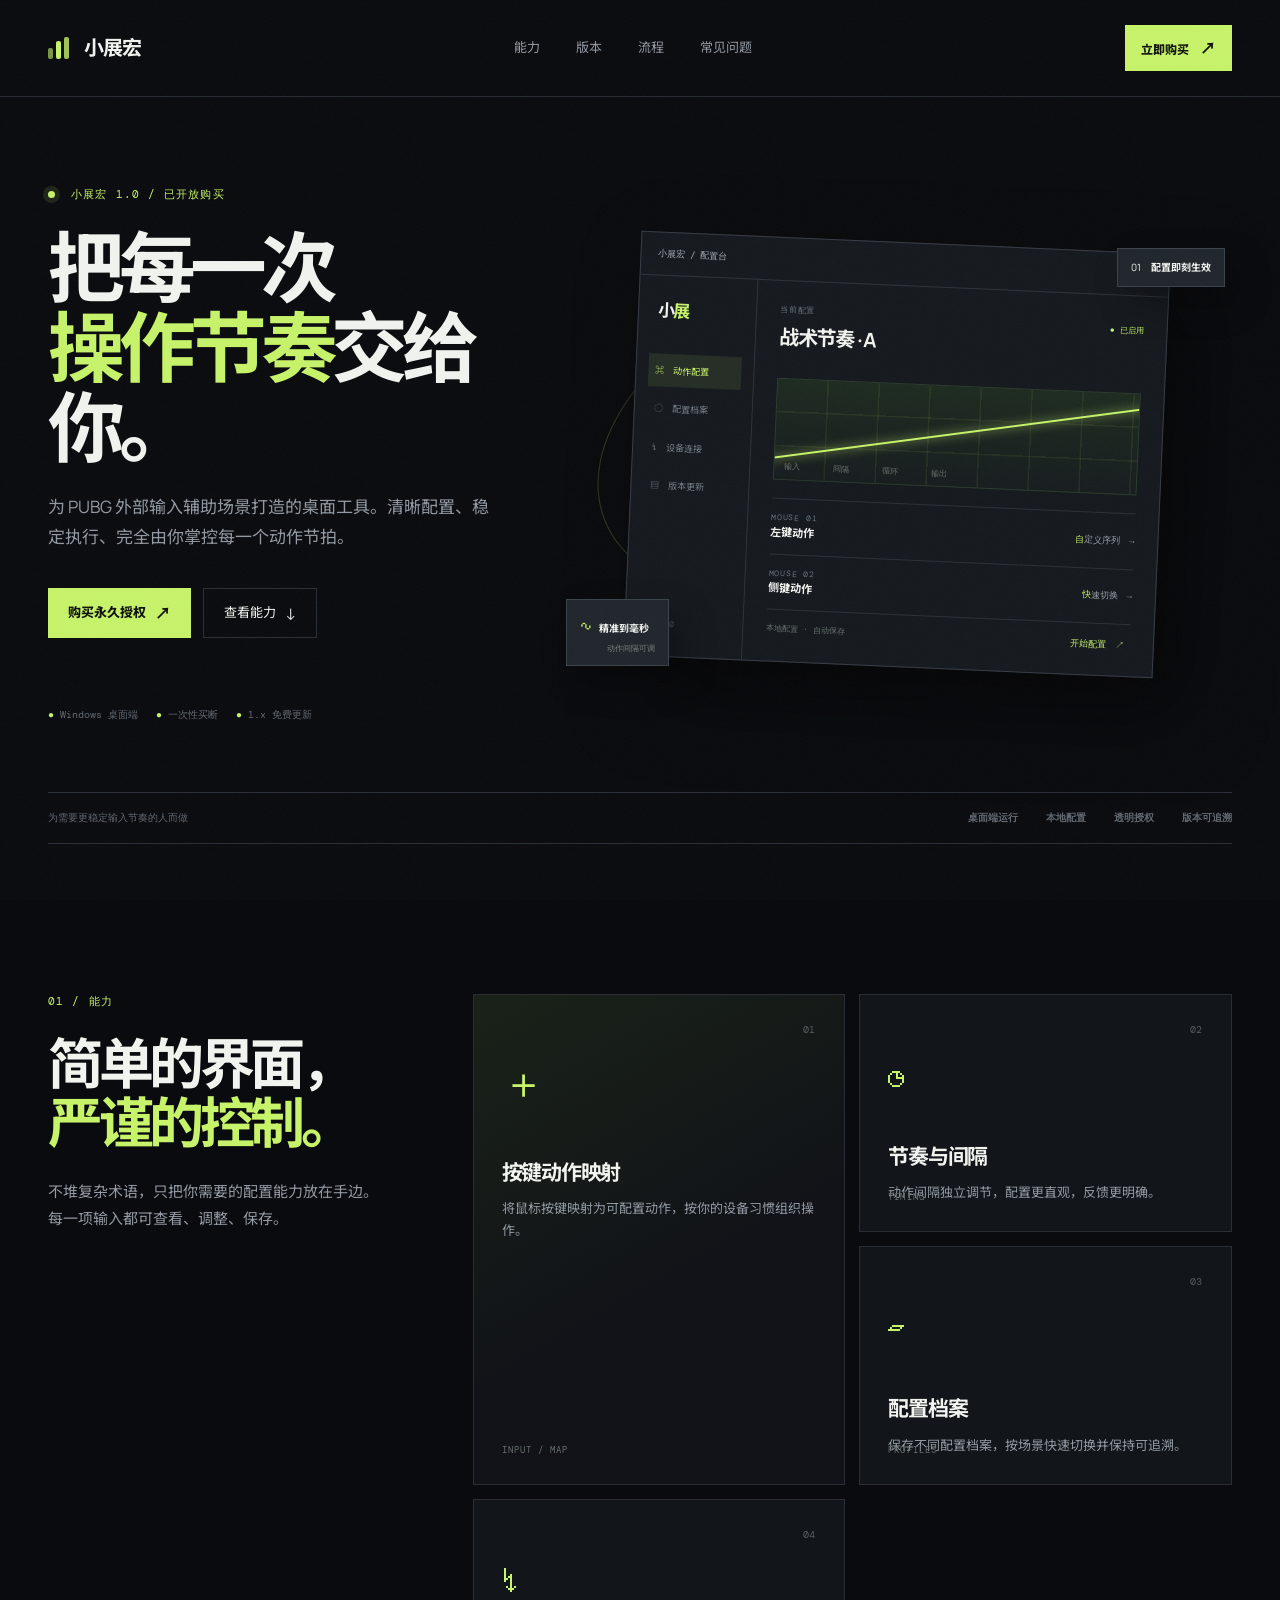
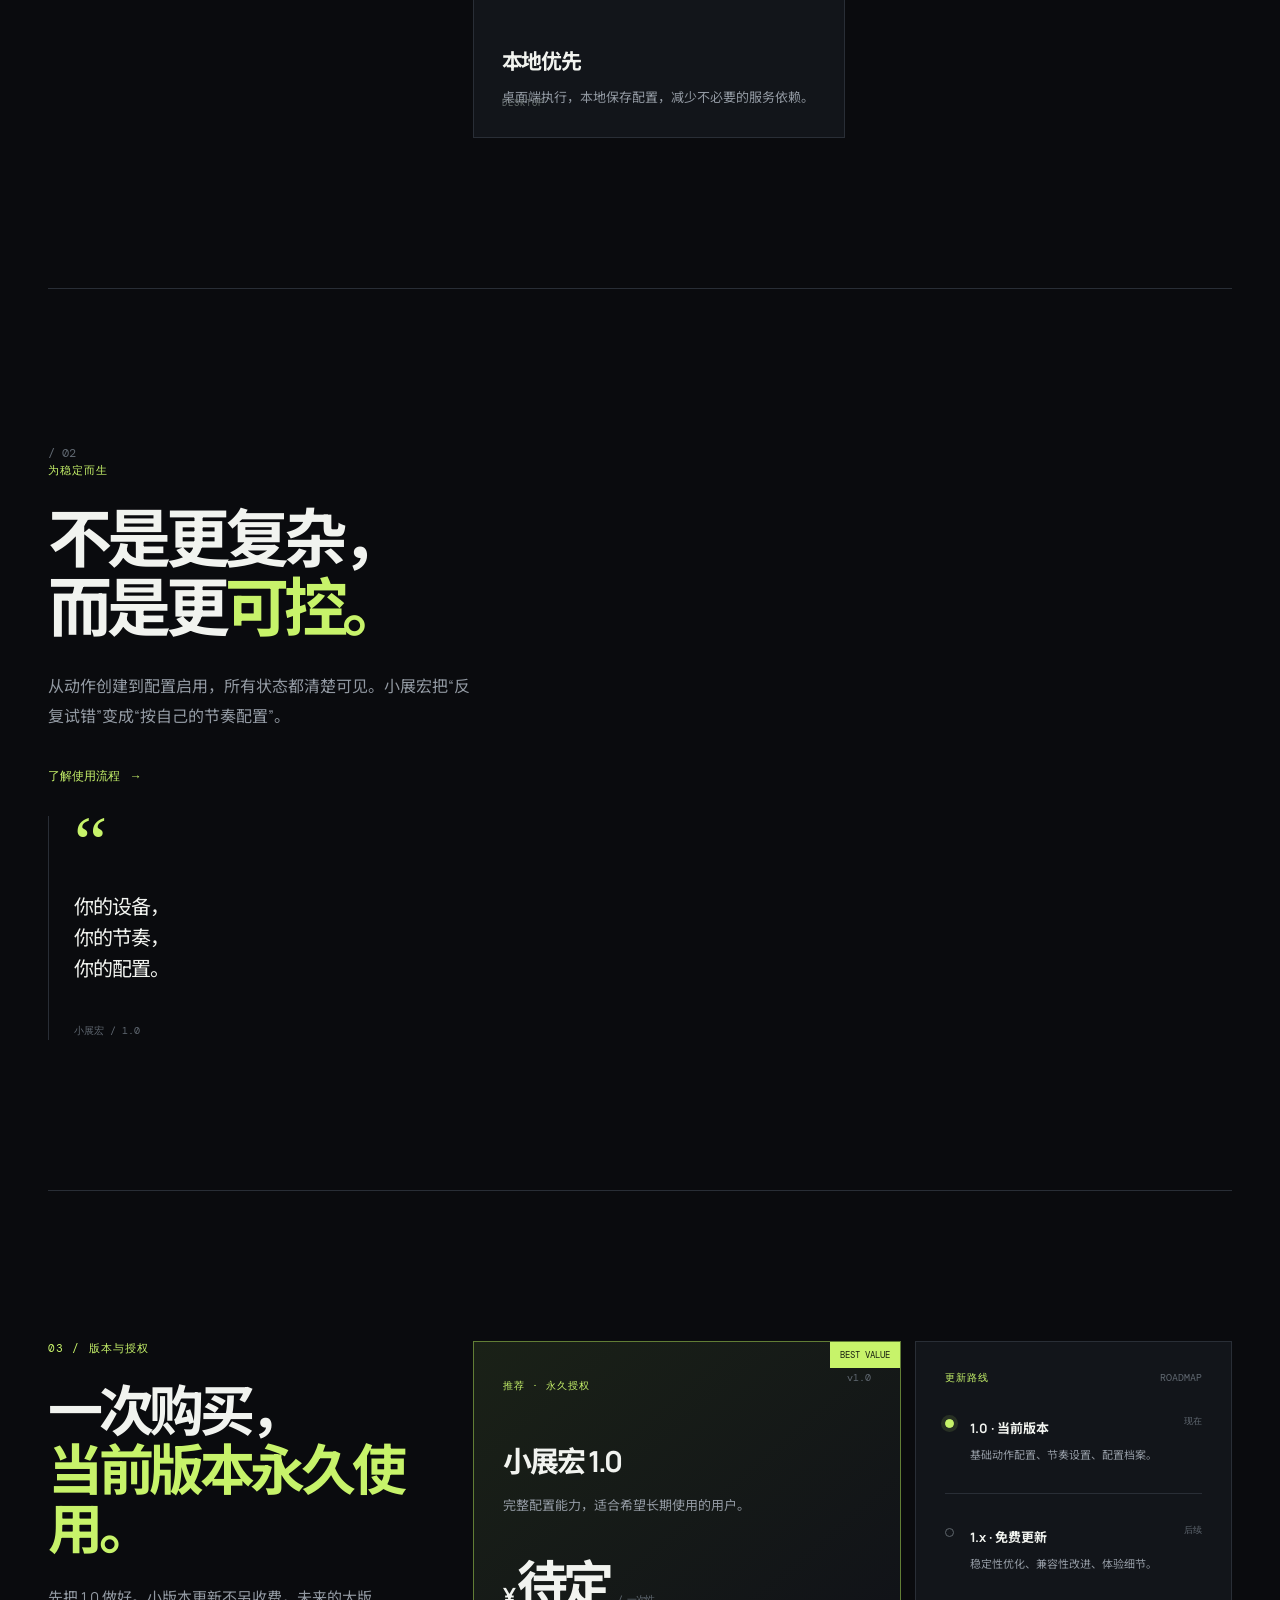
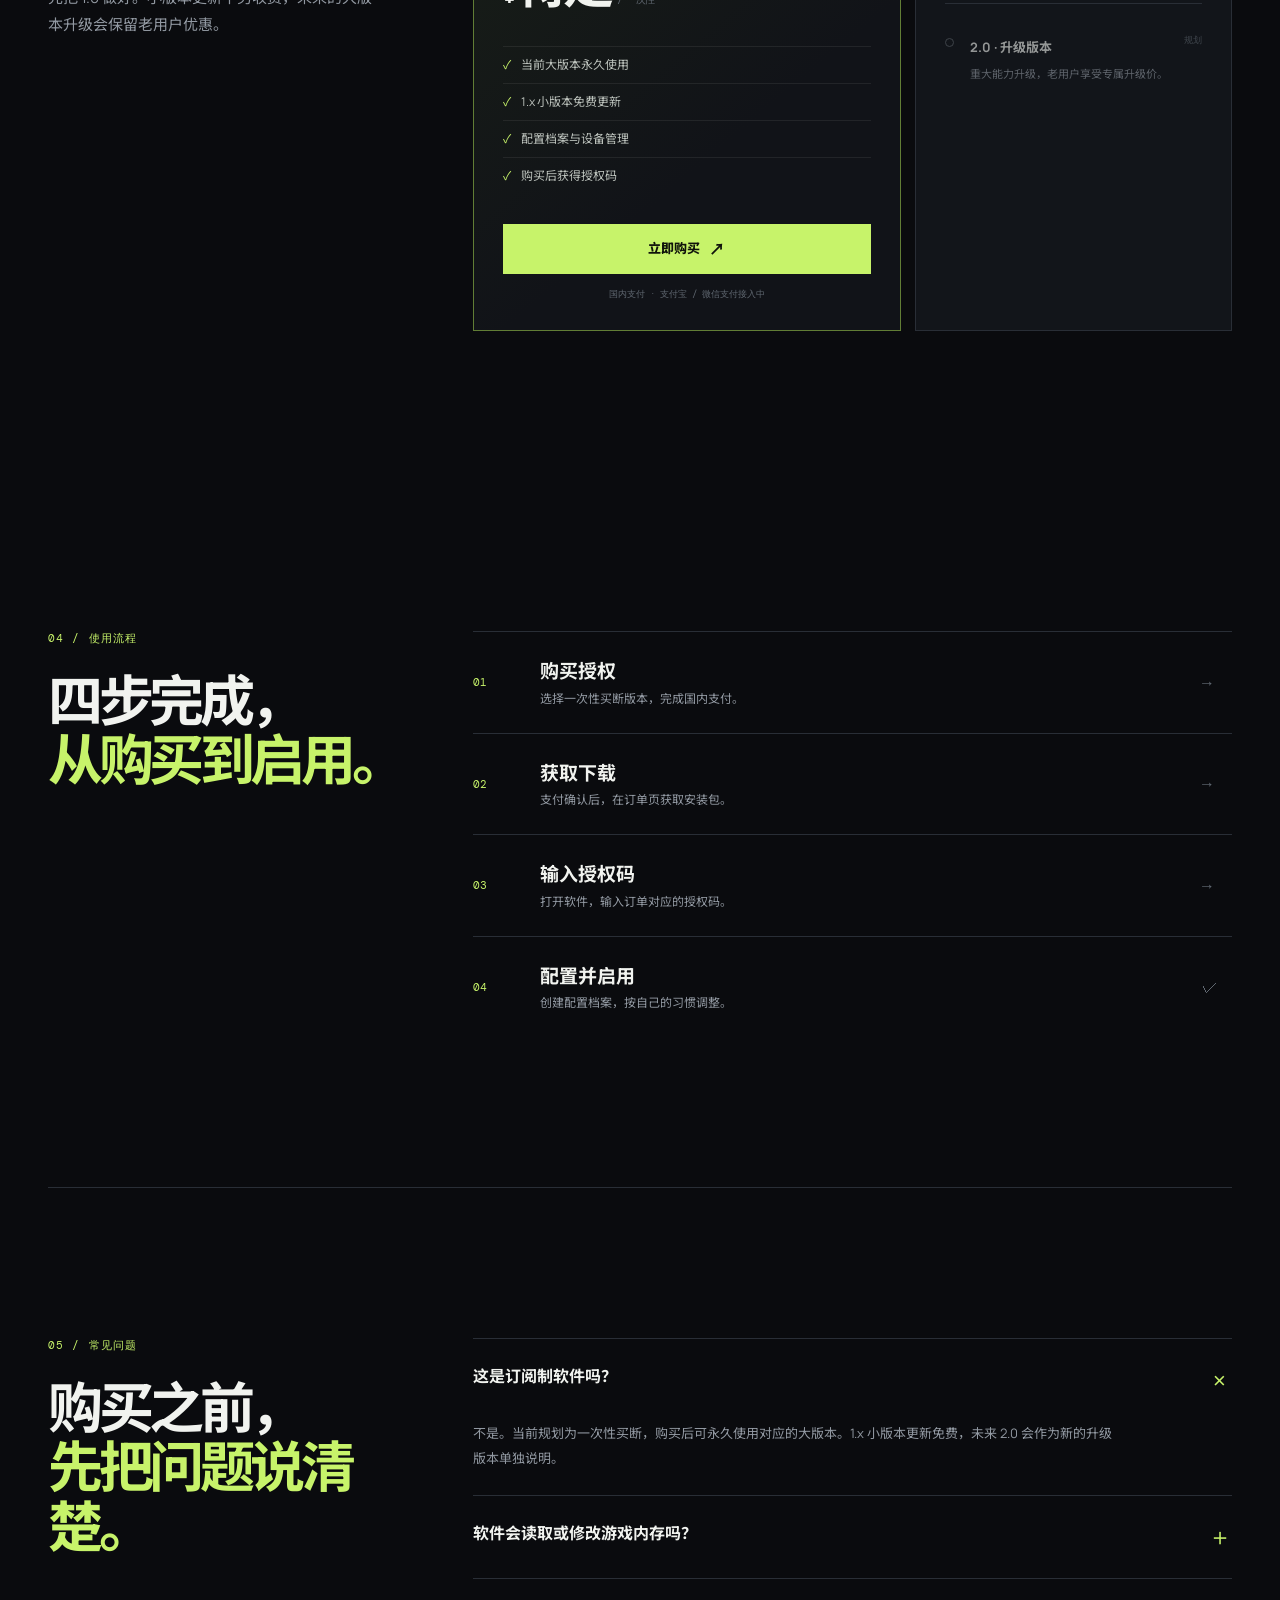
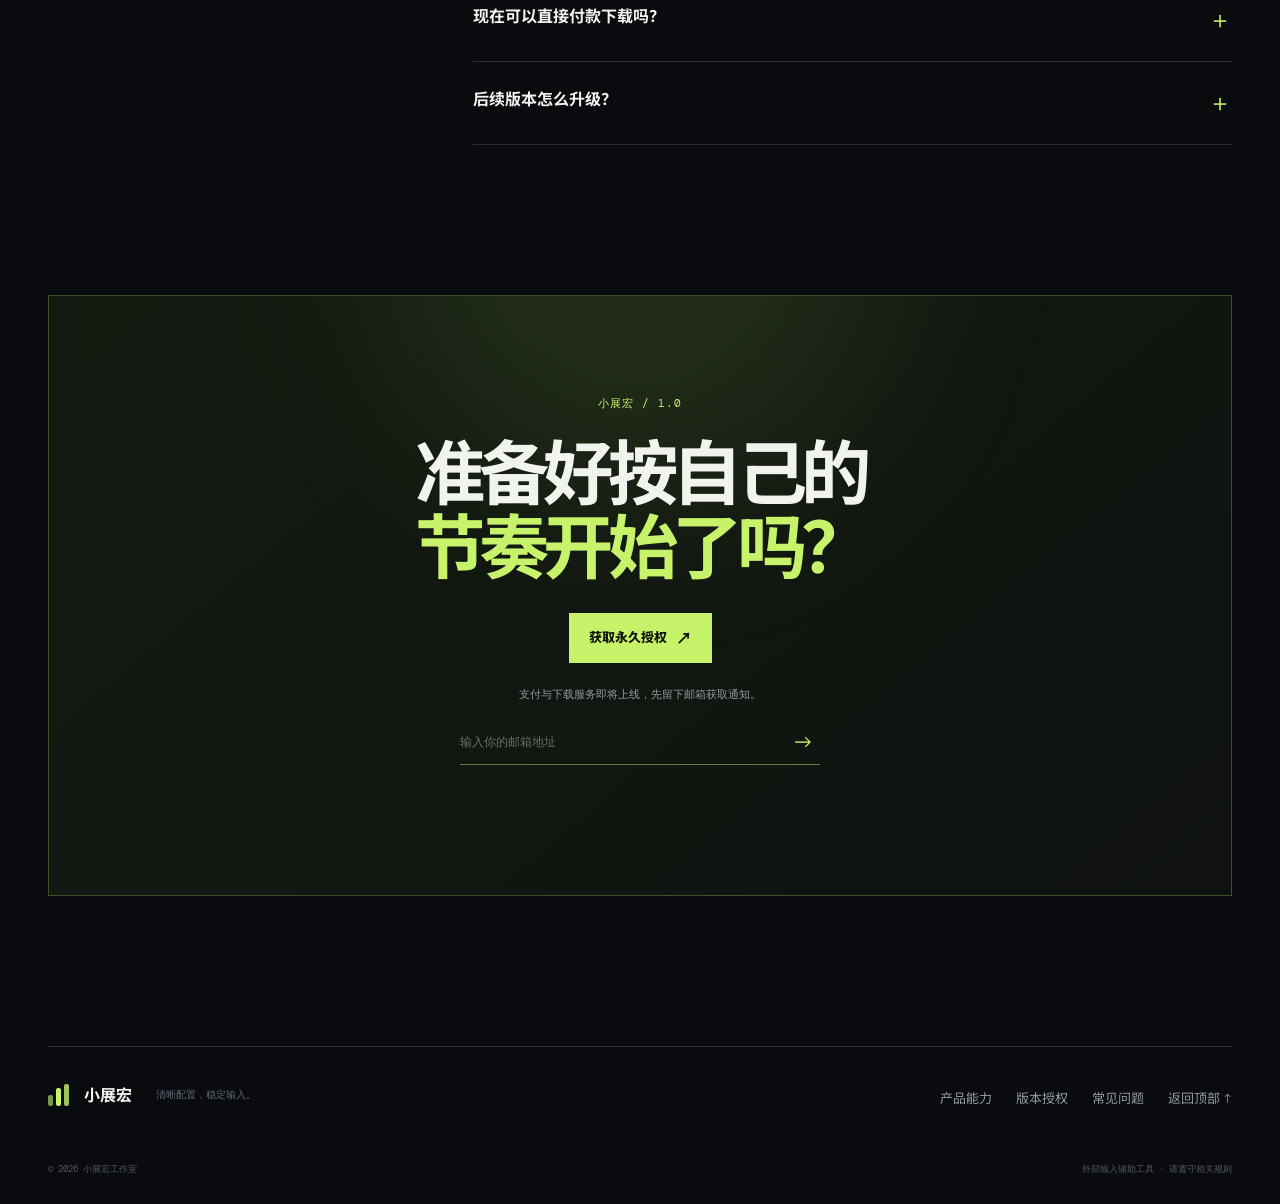
==== index.html @ 55dbdaf7 "创建小展宏软件商城网站雏形" ====
<!doctype html>
<html lang="zh-CN">
<head>
<meta charset="UTF-8"><meta name="viewport" content="width=device-width,initial-scale=1">
<meta name="description" content="小展宏：为 PUBG 外部输入辅助场景打造的可配置鼠标工具。一次购买，当前大版本永久使用。">
<title>小展宏｜外部输入辅助工具</title>
<link rel="preconnect" href="https://fonts.googleapis.com"><link rel="preconnect" href="https://fonts.gstatic.com" crossorigin>
<link href="https://fonts.googleapis.com/css2?family=DM+Mono:wght@400;500&family=Manrope:wght@400;600;700;800&family=Noto+Sans+SC:wght@400;500;700;900&display=swap" rel="stylesheet">
<link rel="stylesheet" href="styles.css">
</head>
<body>
<div class="grain" aria-hidden="true"></div>
<header class="header"><a class="brand" href="#top"><span class="mark"><i></i><i></i><i></i></span><b>小展宏</b></a><nav><a href="#features">能力</a><a href="#versions">版本</a><a href="#flow">流程</a><a href="#faq">常见问题</a></nav><button class="head-buy" data-buy>立即购买 <span>↗</span></button><button class="menu" aria-label="打开菜单"><i></i><i></i></button></header>
<main id="top">
<section class="hero wrap"><div class="hero-copy fade"><p class="eyebrow"><span class="live"></span> 小展宏 1.0 / 已开放购买</p><h1>把每一次<br><em>操作节奏</em>交给你。</h1><p class="lead">为 PUBG 外部输入辅助场景打造的桌面工具。清晰配置、稳定执行、完全由你掌控每一个动作节拍。</p><div class="actions"><button class="primary" data-buy>购买永久授权 <span>↗</span></button><a class="ghost" href="#features">查看能力 <span>↓</span></a></div><div class="meta"><span>● Windows 桌面端</span><span>● 一次性买断</span><span>● 1.x 免费更新</span></div></div>
<div class="visual fade delay"><div class="orbit one"></div><div class="orbit two"></div><div class="app-window"><div class="window-head"><span>小展宏 / 配置台</span><small>● ● <b>●</b></small></div><div class="app-body"><aside><strong>小<span>展</span></strong><a class="active">⌘　动作配置</a><a>◌　配置档案</a><a>↯　设备连接</a><a>▤　版本更新</a><small>v1.0.0</small></aside><div class="app-main"><div class="panel-head"><div><small>当前配置</small><h3>战术节奏 · A</h3></div><em>● 已启用</em></div><div class="chart"><div></div><label>输入　　 间隔　　 循环　　 输出</label></div><div class="row"><div><small>MOUSE 01</small><b>左键动作</b></div><span>自定义序列　→</span></div><div class="row"><div><small>MOUSE 02</small><b>侧键动作</b></div><span>快速切换　→</span></div><footer>本地配置 · 自动保存 <button data-buy>开始配置　↗</button></footer></div></div></div><div class="float top">01　<strong>配置即刻生效</strong></div><div class="float bottom"><b>∿</b> <strong>精准到毫秒</strong><small>动作间隔可调</small></div></div></section>
<section class="trust wrap"><span>为需要更稳定输入节奏的人而做</span><div><b>桌面端运行</b><b>本地配置</b><b>透明授权</b><b>版本可追溯</b></div></section>
<section class="section wrap" id="features"><div class="intro fade"><p class="eyebrow">01 / 能力</p><h2>简单的界面，<br><em>严谨的控制。</em></h2><p>不堆复杂术语，只把你需要的配置能力放在手边。每一项输入都可查看、调整、保存。</p></div><div class="feature-grid fade delay"><article class="feature tall"><small>01</small><i>＋</i><h3>按键动作映射</h3><p>将鼠标按键映射为可配置动作，按你的设备习惯组织操作。</p><label>INPUT / MAP</label></article><article class="feature"><small>02</small><i>◷</i><h3>节奏与间隔</h3><p>动作间隔独立调节，配置更直观，反馈更明确。</p><label>TIMING</label></article><article class="feature"><small>03</small><i>▱</i><h3>配置档案</h3><p>保存不同配置档案，按场景快速切换并保持可追溯。</p><label>PROFILES</label></article><article class="feature"><small>04</small><i>↯</i><h3>本地优先</h3><p>桌面端执行，本地保存配置，减少不必要的服务依赖。</p><label>DESKTOP</label></article></div></section>
<section class="statement wrap"><span class="section-no">/ 02</span><div class="statement-copy fade"><p class="eyebrow">为稳定而生</p><h2>不是更复杂，<br>而是更<strong>可控。</strong></h2><p>从动作创建到配置启用，所有状态都清楚可见。小展宏把“反复试错”变成“按自己的节奏配置”。</p><a href="#flow">了解使用流程　→</a></div><div class="quote fade delay"><b>“</b><p>你的设备，<br>你的节奏，<br>你的配置。</p><small>小展宏 / 1.0</small></div></section>
<section class="section wrap" id="versions"><div class="intro fade"><p class="eyebrow">03 / 版本与授权</p><h2>一次购买，<br><em>当前版本永久使用。</em></h2><p>先把 1.0 做好。小版本更新不另收费，未来的大版本升级会保留老用户优惠。</p></div><div class="price-layout fade delay"><article class="price-card"><label>推荐 · 永久授权</label><small>v1.0</small><h3>小展宏 1.0</h3><p>完整配置能力，适合希望长期使用的用户。</p><div class="price">¥ <strong>待定</strong><small>/ 一次性</small></div><ul><li>当前大版本永久使用</li><li>1.x 小版本免费更新</li><li>配置档案与设备管理</li><li>购买后获得授权码</li></ul><button class="primary full" data-buy>立即购买 <span>↗</span></button><footer>国内支付 · 支付宝 / 微信支付接入中</footer></article><div class="roadmap"><div><label>更新路线</label><small>ROADMAP</small></div><article class="current"><i></i><div><b>1.0 · 当前版本</b><p>基础动作配置、节奏设置、配置档案。</p></div><span>现在</span></article><article><i></i><div><b>1.x · 免费更新</b><p>稳定性优化、兼容性改进、体验细节。</p></div><span>后续</span></article><article><i></i><div><b>2.0 · 升级版本</b><p>重大能力升级，老用户享受专属升级价。</p></div><span>规划</span></article></div></div></section>
<section class="section wrap" id="flow"><div class="intro fade"><p class="eyebrow">04 / 使用流程</p><h2>四步完成，<br><em>从购买到启用。</em></h2></div><div class="flow-list fade delay"><article><span>01</span><div><b>购买授权</b><p>选择一次性买断版本，完成国内支付。</p></div><strong>→</strong></article><article><span>02</span><div><b>获取下载</b><p>支付确认后，在订单页获取安装包。</p></div><strong>→</strong></article><article><span>03</span><div><b>输入授权码</b><p>打开软件，输入订单对应的授权码。</p></div><strong>→</strong></article><article><span>04</span><div><b>配置并启用</b><p>创建配置档案，按自己的习惯调整。</p></div><strong>✓</strong></article></div></section>
<section class="section wrap faq" id="faq"><div class="intro fade"><p class="eyebrow">05 / 常见问题</p><h2>购买之前，<br><em>先把问题说清楚。</em></h2></div><div class="faq-list fade delay"><details open><summary>这是订阅制软件吗？<span>＋</span></summary><p>不是。当前规划为一次性买断，购买后可永久使用对应的大版本。1.x 小版本更新免费，未来 2.0 会作为新的升级版本单独说明。</p></details><details><summary>软件会读取或修改游戏内存吗？<span>＋</span></summary><p>网站当前展示的产品设计为外部输入辅助，不读取、不修改游戏内存文件。具体使用仍需遵守 PUBG 的官方规则、服务器规则和赛事规定。</p></details><details><summary>现在可以直接付款下载吗？<span>＋</span></summary><p>这是第一版网站雏形，支付接口和真实下载中心尚未接入。下一步可以接入支付宝、微信支付的服务端订单流程。</p></details><details><summary>后续版本怎么升级？<span>＋</span></summary><p>1.x 版本内的稳定性与兼容性更新免费提供。重大功能升级会发布新的版本商品，并为已购买用户提供优惠升级路径。</p></details></div></section>
<section class="cta wrap fade"><p class="eyebrow">小展宏 / 1.0</p><h2>准备好按自己的<br><em>节奏开始了吗？</em></h2><button class="primary" data-buy>获取永久授权 <span>↗</span></button><p>支付与下载服务即将上线，先留下邮箱获取通知。</p><form><label class="sr" for="email">邮箱地址</label><input id="email" type="email" required placeholder="输入你的邮箱地址"><button aria-label="提交邮箱">→</button></form><small class="form-msg"></small></section>
</main>
<footer class="footer wrap"><div class="footer-brand"><span class="mark"><i></i><i></i><i></i></span><b>小展宏</b><small>清晰配置，稳定输入。</small></div><div class="footer-links"><a href="#features">产品能力</a><a href="#versions">版本授权</a><a href="#faq">常见问题</a><a href="#top">返回顶部 ↑</a></div><div class="footer-bottom"><span>© 2026 小展宏工作室</span><span>外部输入辅助工具 · 请遵守相关规则</span></div></footer>
<div class="modal" aria-hidden="true"><div class="backdrop" data-close></div><div class="modal-card"><button class="close" data-close aria-label="关闭">×</button><p class="eyebrow">小展宏 / 1.0 永久授权</p><h2>购买入口正在接入。</h2><p>当前是网站雏形，真实支付和授权服务尚未上线。下一步将接入支付宝、微信支付，并在支付完成后自动生成授权码。</p><div class="preview"><span>当前价格</span><strong>¥ 待定</strong><small>一次性买断 · 1.x 免费更新</small></div><button class="primary full" data-focus>先获取上线通知 <span>↗</span></button></div></div>
<script src="app.js"></script>
</body></html>
---- styles.css ----
:root{--bg:#0a0b0e;--surface:#12151a;--line:#292e36;--text:#f1f3ef;--muted:#9299a2;--dim:#606871;--lime:#c7f36a;--mono:'DM Mono',monospace;--sans:'Manrope','Noto Sans SC',sans-serif}*{box-sizing:border-box}html{scroll-behavior:smooth}body{margin:0;background:var(--bg);color:var(--text);font:16px/1.5 var(--sans);overflow-x:hidden}.grain{position:fixed;inset:0;pointer-events:none;z-index:9;opacity:.035;background-image:url("data:image/svg+xml,%3Csvg xmlns='http://www.w3.org/2000/svg' width='180' height='180'%3E%3Cfilter id='n'%3E%3CfeTurbulence type='fractalNoise' baseFrequency='.8' numOctaves='3'/%3E%3C/filter%3E%3Crect width='100%25' height='100%25' filter='url(%23n)'/%3E%3C/svg%3E")}.wrap{max-width:1184px;margin:0 auto}.header{max-width:1280px;margin:auto;padding:25px 48px;border-bottom:1px solid #252930;display:flex;align-items:center;gap:34px}.brand{color:var(--text);display:flex;align-items:center;gap:12px;text-decoration:none;font-size:20px;letter-spacing:-.06em}.mark{display:flex;gap:3px;align-items:end;width:24px;height:22px}.mark i{display:block;width:5px;border-radius:2px;background:var(--lime)}.mark i:nth-child(1){height:11px;opacity:.6}.mark i:nth-child(2){height:18px}.mark i:nth-child(3){height:22px;opacity:.8}.header nav{display:flex;gap:36px;margin:auto}.header nav a,.footer-links a{font-size:13px;color:var(--muted);text-decoration:none;transition:color .2s}.header nav a:hover,.footer-links a:hover{color:var(--lime)}button,.primary,.ghost{font:inherit;cursor:pointer}.head-buy,.primary{border:0;background:var(--lime);color:#10130b;font-weight:800;transition:.2s}.head-buy{padding:11px 16px;font-size:12px}.head-buy:hover,.primary:hover{background:#e0ff8c;transform:translateY(-2px);box-shadow:0 14px 30px #c7f36a22}.head-buy span,.primary span,.ghost span{font-size:16px;margin-left:9px}.menu{display:none}.hero{display:grid;grid-template-columns:5fr 7fr;gap:35px;min-height:675px;align-items:center;padding:90px 0 70px}.hero-copy{position:relative;z-index:2}.eyebrow{margin:0 0 25px;color:var(--lime);font:11px var(--mono);letter-spacing:.1em;text-transform:uppercase}.live{display:inline-block;width:7px;height:7px;margin-right:8px;border-radius:50%;background:var(--lime);box-shadow:0 0 0 5px #c7f36a1c}.hero h1,.cta h2{font-size:clamp(48px,6vw,86px);line-height:1.04;letter-spacing:-.08em;margin:0 0 25px}.hero h1 em,.intro h2 em,.statement-copy strong,.cta em{color:var(--lime);font-style:normal}.lead{max-width:450px;color:var(--muted);font-size:17px;line-height:1.8;margin:0 0 35px}.actions{display:flex;gap:12px;flex-wrap:wrap}.primary,.ghost{min-height:50px;padding:0 20px;display:inline-flex;align-items:center;justify-content:center;text-decoration:none;font-size:13px}.ghost{color:var(--text);border:1px solid var(--line);transition:.2s}.ghost:hover{border-color:var(--muted);transform:translateY(-2px)}.meta{display:flex;gap:18px;flex-wrap:wrap;color:var(--dim);font:10px var(--mono);margin-top:70px}.meta span:first-letter{color:var(--lime)}.visual{min-height:520px;position:relative;display:flex;align-items:center;justify-content:center}.app-window{position:relative;width:min(100%,530px);background:#15191e;border:1px solid #363c45;box-shadow:30px 35px 80px #0008;transform:rotate(2.5deg);z-index:2}.window-head{height:43px;padding:0 17px;border-bottom:1px solid #2d333a;display:flex;justify-content:space-between;align-items:center;color:#a9b0b7;font:9px var(--mono)}.window-head small{color:#454b51}.window-head b{color:var(--lime)}.app-body{display:grid;grid-template-columns:118px 1fr;min-height:373px}.app-body aside{padding:20px 12px;border-right:1px solid #2d333a;display:flex;flex-direction:column;gap:5px}.app-body aside strong{font-size:17px;letter-spacing:-.08em;margin:2px 7px 25px}.app-body aside strong span{color:var(--lime)}.app-body aside a{padding:10px 7px;color:#737b83;font-size:9px}.app-body aside a.active{background:#252d25;color:var(--lime)}.app-body aside small{margin-top:auto;color:#4c555e;font:8px var(--mono);padding:7px}.app-main{padding:23px}.panel-head{display:flex;justify-content:space-between;align-items:start}.panel-head small,.row small{display:block;color:#69727b;font:8px var(--mono);letter-spacing:.1em}.panel-head h3{margin:7px 0 0;font-size:20px;letter-spacing:-.06em}.panel-head em{color:var(--lime);font:8px var(--mono);font-style:normal;margin-top:6px}.chart{height:102px;margin:26px 0 18px;border:1px solid #2b3b2c;background:linear-gradient(#1d2b20,#171c1e);position:relative;overflow:hidden}.chart:after{content:'';position:absolute;inset:0;background:repeating-linear-gradient(90deg,transparent 0 49px,#c7f36a12 50px 51px),repeating-linear-gradient(0deg,transparent 0 32px,#c7f36a12 33px 34px)}.chart div{position:absolute;left:-4%;right:-4%;top:46%;height:35px;border-top:2px solid var(--lime);transform:skewY(-7deg) rotate(-3deg);filter:drop-shadow(0 0 5px var(--lime));z-index:1}.chart label{position:absolute;bottom:7px;left:10px;color:#68716b;font:8px var(--mono);z-index:2;word-spacing:12px}.row{padding:13px 0;border-top:1px solid #2b3037;display:flex;justify-content:space-between;align-items:center}.row b{display:block;font-size:11px;margin-top:2px}.row>span{color:#9aa3a8;font:9px var(--mono)}.row>span::first-letter{color:var(--lime)}.app-main footer{display:flex;justify-content:space-between;border-top:1px solid #2b3037;padding-top:13px;color:#66706c;font:8px var(--mono)}.app-main footer button{border:0;background:none;color:var(--lime);font:9px var(--mono)}.orbit{position:absolute;border:1px solid #c7f36a33;border-radius:50%;width:480px;height:300px;transform:rotate(-22deg)}.orbit.one{top:87px;left:25px}.orbit.two{top:145px;left:90px;width:350px;height:220px;border-color:#9dc8ff20}.float{position:absolute;z-index:3;background:#20262b;border:1px solid #3b444b;box-shadow:12px 16px 35px #0005;padding:11px 13px;font-size:10px}.float.top{top:54px;right:7px}.float.bottom{bottom:48px;left:4px}.float b{color:var(--lime);font:21px var(--mono);margin-right:6px}.float strong{font-size:10px}.float small{display:block;color:#778079;font:8px var(--mono);margin:4px 0 0 27px}.trust{padding:18px 0;border-top:1px solid var(--line);border-bottom:1px solid var(--line);display:flex;justify-content:space-between;color:var(--dim);font:10px var(--mono)}.trust div{display:flex;gap:28px}.section{display:grid;grid-template-columns:4fr 8fr;gap:45px;padding:150px 0}.intro h2{font-size:clamp(40px,4.3vw,63px);line-height:1.08;letter-spacing:-.08em;margin:0 0 25px}.intro>p:last-child{max-width:330px;color:var(--muted);font-size:15px;line-height:1.8}.feature-grid{display:grid;grid-template-columns:repeat(2,1fr);gap:14px}.feature{position:relative;min-height:220px;padding:28px;border:1px solid var(--line);background:var(--surface);transition:.25s}.feature:hover{border-color:#6a8037;transform:translateY(-4px)}.feature.tall{grid-row:span 2;min-height:454px;background:linear-gradient(150deg,#1a2218,#111318 58%)}.feature>small{position:absolute;top:28px;right:29px;color:#555d64;font:10px var(--mono)}.feature>i{display:block;color:var(--lime);font:32px var(--mono);font-style:normal;margin:32px 0 44px}.feature.tall>i{font-size:43px;font-weight:200}.feature h3{font-size:21px;letter-spacing:-.06em;margin:0 0 9px}.feature p{color:var(--muted);font-size:13px;line-height:1.7;margin:0}.feature label{position:absolute;bottom:28px;left:28px;color:#68706e;font:9px var(--mono);letter-spacing:.12em}.statement{border-top:1px solid var(--line);border-bottom:1px solid var(--line);grid-template-columns:3fr 6fr 3fr;padding-top:150px;padding-bottom:150px}.section-no{color:var(--dim);font:12px var(--mono)}.statement-copy h2{font-size:clamp(42px,5vw,74px);line-height:1.08;letter-spacing:-.08em;margin:0 0 30px}.statement-copy>p:not(.eyebrow){max-width:430px;color:var(--muted);font-size:16px;line-height:1.9}.statement-copy a{display:inline-block;color:var(--lime);text-decoration:none;font:12px var(--mono);margin-top:20px}.quote{border-left:1px solid var(--line);padding-left:25px;margin-top:30px}.quote>b{color:var(--lime);font:75px Georgia;line-height:.7}.quote p{font-size:20px;line-height:1.55;letter-spacing:-.05em;margin:18px 0 32px}.quote small{color:var(--dim);font:10px var(--mono)}.price-layout{display:grid;grid-template-columns:1.15fr .85fr;gap:14px}.price-card,.roadmap{padding:29px;border:1px solid var(--line);background:var(--surface)}.price-card{position:relative;border-color:#617d35;background:linear-gradient(140deg,#1a2117,#111318 65%)}.price-card:after{content:'BEST VALUE';position:absolute;right:0;top:0;padding:7px 10px;background:var(--lime);color:#19200f;font:9px var(--mono)}.price-card>label,.roadmap>div label{color:var(--lime);font:10px var(--mono);letter-spacing:.1em;text-transform:uppercase}.price-card>small,.roadmap>div small{float:right;color:var(--dim);font:10px var(--mono)}.price-card h3{font-size:29px;letter-spacing:-.07em;margin:45px 0 8px}.price-card>p{color:var(--muted);font-size:13px}.price{font-size:21px;font-weight:700;margin:30px 0 24px;letter-spacing:-.05em}.price strong{font-size:51px;letter-spacing:-.08em}.price small{font:10px var(--mono);color:var(--dim);margin-left:7px}.price-card ul{padding:0;margin:0 0 30px;list-style:none}.price-card li{padding:9px 0;border-top:1px solid #ffffff12;color:#bcc2bc;font-size:12px}.price-card li:before{content:'✓';color:var(--lime);margin-right:10px}.full{width:100%}.price-card footer{text-align:center;color:var(--dim);font:9px var(--mono);margin-top:14px}.roadmap>div{display:flex;justify-content:space-between}.roadmap article{display:grid;grid-template-columns:13px 1fr auto;gap:12px;padding:30px 0;border-bottom:1px solid var(--line)}.roadmap article:last-child{border:0}.roadmap article>i{width:9px;height:9px;border:1px solid #5e656b;border-radius:50%;margin-top:4px}.roadmap article.current>i{background:var(--lime);border-color:var(--lime);box-shadow:0 0 0 4px #c7f36a1f}.roadmap article b{font-size:13px}.roadmap article p{color:var(--muted);font-size:11px;line-height:1.6;margin:7px 0 0}.roadmap article>span{color:var(--dim);font:9px var(--mono)}.roadmap article:last-child{opacity:.58}.flow-list{display:flex;flex-direction:column}.flow-list article{display:grid;grid-template-columns:55px 1fr 30px;gap:12px;align-items:center;padding:25px 0;border-top:1px solid var(--line)}.flow-list article>span{color:var(--lime);font:11px var(--mono)}.flow-list article b{font-size:19px}.flow-list article p{color:var(--muted);font-size:12px;margin:4px 0 0}.flow-list article>strong{color:var(--dim);font:16px var(--mono);font-weight:400}.faq{border-top:1px solid var(--line)}.faq-list details{border-top:1px solid var(--line)}.faq-list details:last-child{border-bottom:1px solid var(--line)}summary{cursor:pointer;list-style:none;padding:25px 0;display:flex;justify-content:space-between;font-weight:700}summary::-webkit-details-marker{display:none}summary span{color:var(--lime);font:24px var(--mono);transition:.2s}details[open] summary span{transform:rotate(45deg)}.faq-list details p{max-width:650px;color:var(--muted);font-size:13px;line-height:1.9;margin:0 0 25px}.cta{position:relative;overflow:hidden;padding:100px 20px;margin-bottom:150px;border:1px solid #3d4e28;background:linear-gradient(140deg,#131b11,#0f1210);text-align:center}.cta:before{content:'';position:absolute;width:500px;height:500px;top:-300px;left:calc(50% - 250px);background:#c7f36a18;filter:blur(90px);border-radius:50%}.cta>*{position:relative}.cta h2{font-size:clamp(44px,5.5vw,74px);margin-bottom:30px}.cta>p:not(.eyebrow):not(.form-msg){color:var(--muted);font:11px var(--mono);margin:24px 0 18px}.cta form{max-width:360px;margin:auto;border-bottom:1px solid #637746;display:flex}.cta input{flex:1;background:none;border:0;outline:0;color:var(--text);padding:14px 0;font:12px var(--mono)}.cta input::placeholder{color:#687066}.cta form button{border:0;background:none;color:var(--lime);font-size:22px}.form-msg{display:block;min-height:20px;color:var(--lime);font:10px var(--mono);margin-top:10px}.footer{padding:36px 0 28px;border-top:1px solid var(--line)}.footer-brand{display:flex;align-items:center;gap:12px}.footer-brand small{color:var(--dim);font:10px var(--mono);margin-left:12px}.footer-links{display:flex;justify-content:flex-end;gap:24px;margin-top:-18px}.footer-bottom{display:flex;justify-content:space-between;color:#515961;font:9px var(--mono);margin-top:55px}.modal{display:none;position:fixed;inset:0;z-index:100}.modal.open{display:block}.backdrop{position:absolute;inset:0;background:#040505c7;backdrop-filter:blur(8px)}.modal-card{position:absolute;top:50%;left:50%;transform:translate(-50%,-50%);width:min(90vw,460px);padding:38px;background:#171b17;border:1px solid #617d35;box-shadow:0 30px 100px #0008}.close{position:absolute;right:15px;top:12px;background:none;border:0;color:var(--muted);font-size:28px}.modal-card h2{font-size:32px;letter-spacing:-.06em;line-height:1.1;margin:0 0 15px}.modal-card>p:not(.eyebrow){color:var(--muted);font-size:13px;line-height:1.8}.preview{display:grid;gap:5px;padding:17px;margin:27px 0;border:1px solid #35452a}.preview span,.preview small{color:var(--dim);font:9px var(--mono)}.preview strong{font-size:25px}.sr{position:absolute;width:1px;height:1px;overflow:hidden;clip:rect(0,0,0,0)}.fade{opacity:0;transform:translateY(18px);transition:.7s}.fade.visible{opacity:1;transform:none}.delay{transition-delay:.12s}@media(max-width:900px){.header{padding:20px 24px}.header nav{gap:20px}.wrap{max-width:calc(100% - 48px)}.hero{padding-top:65px}.section{padding:105px 0}.statement{grid-template-columns:2fr 7fr 3fr}.price-layout{grid-template-columns:1fr}.cta{margin-bottom:100px}.footer{max-width:calc(100% - 48px)}}@media(max-width:680px){.header{padding:18px 20px}.header nav{display:none}.menu{display:flex;flex-direction:column;gap:5px;margin-left:auto;margin-right:12px;padding:10px;background:none;border:0}.menu i{width:21px;height:1px;background:var(--text)}.head-buy{padding:10px 12px}.wrap{max-width:calc(100% - 40px)}.hero,.section,.statement{display:block}.hero{padding:66px 0 70px}.hero h1{font-size:53px}.hero-copy{margin-bottom:70px}.lead{font-size:15px}.meta{display:grid;gap:8px;margin-top:48px}.visual{min-height:410px}.app-window{width:650px;max-width:none;transform:rotate(1.5deg) scale(.82)}.orbit{transform:rotate(-22deg) scale(.75)}.float.top{top:17px;right:0}.float.bottom{bottom:20px;left:0}.trust{display:block;padding:18px 0}.trust div{gap:13px;flex-wrap:wrap;margin-top:13px;line-height:1.6}.intro{margin-bottom:50px}.intro h2{font-size:47px}.feature-grid{grid-template-columns:1fr}.feature,.feature.tall{min-height:250px;grid-row:auto}.statement{padding:100px 0}.section-no{display:block;margin-bottom:50px}.statement-copy{margin-bottom:70px}.statement-copy h2{font-size:50px}.quote{border-left:0;border-top:1px solid var(--line);padding:30px 0 0;margin:0}.flow-list,.faq-list{margin-top:40px}.flow-list article{grid-template-columns:38px 1fr 20px}.flow-list article b{font-size:17px}.cta{padding:75px 20px;margin-bottom:76px}.cta h2{font-size:50px}.footer-links{justify-content:flex-start;flex-wrap:wrap;gap:12px 20px;margin-top:30px}.footer-bottom{display:block;line-height:2.1;margin-top:32px}.footer-bottom span{display:block}.modal-card{padding:30px 24px}.modal-card h2{font-size:28px}}@media(prefers-reduced-motion:reduce){html{scroll-behavior:auto}.fade{opacity:1;transform:none;transition:none}.feature:hover,.head-buy:hover,.primary:hover,.ghost:hover{transform:none}}
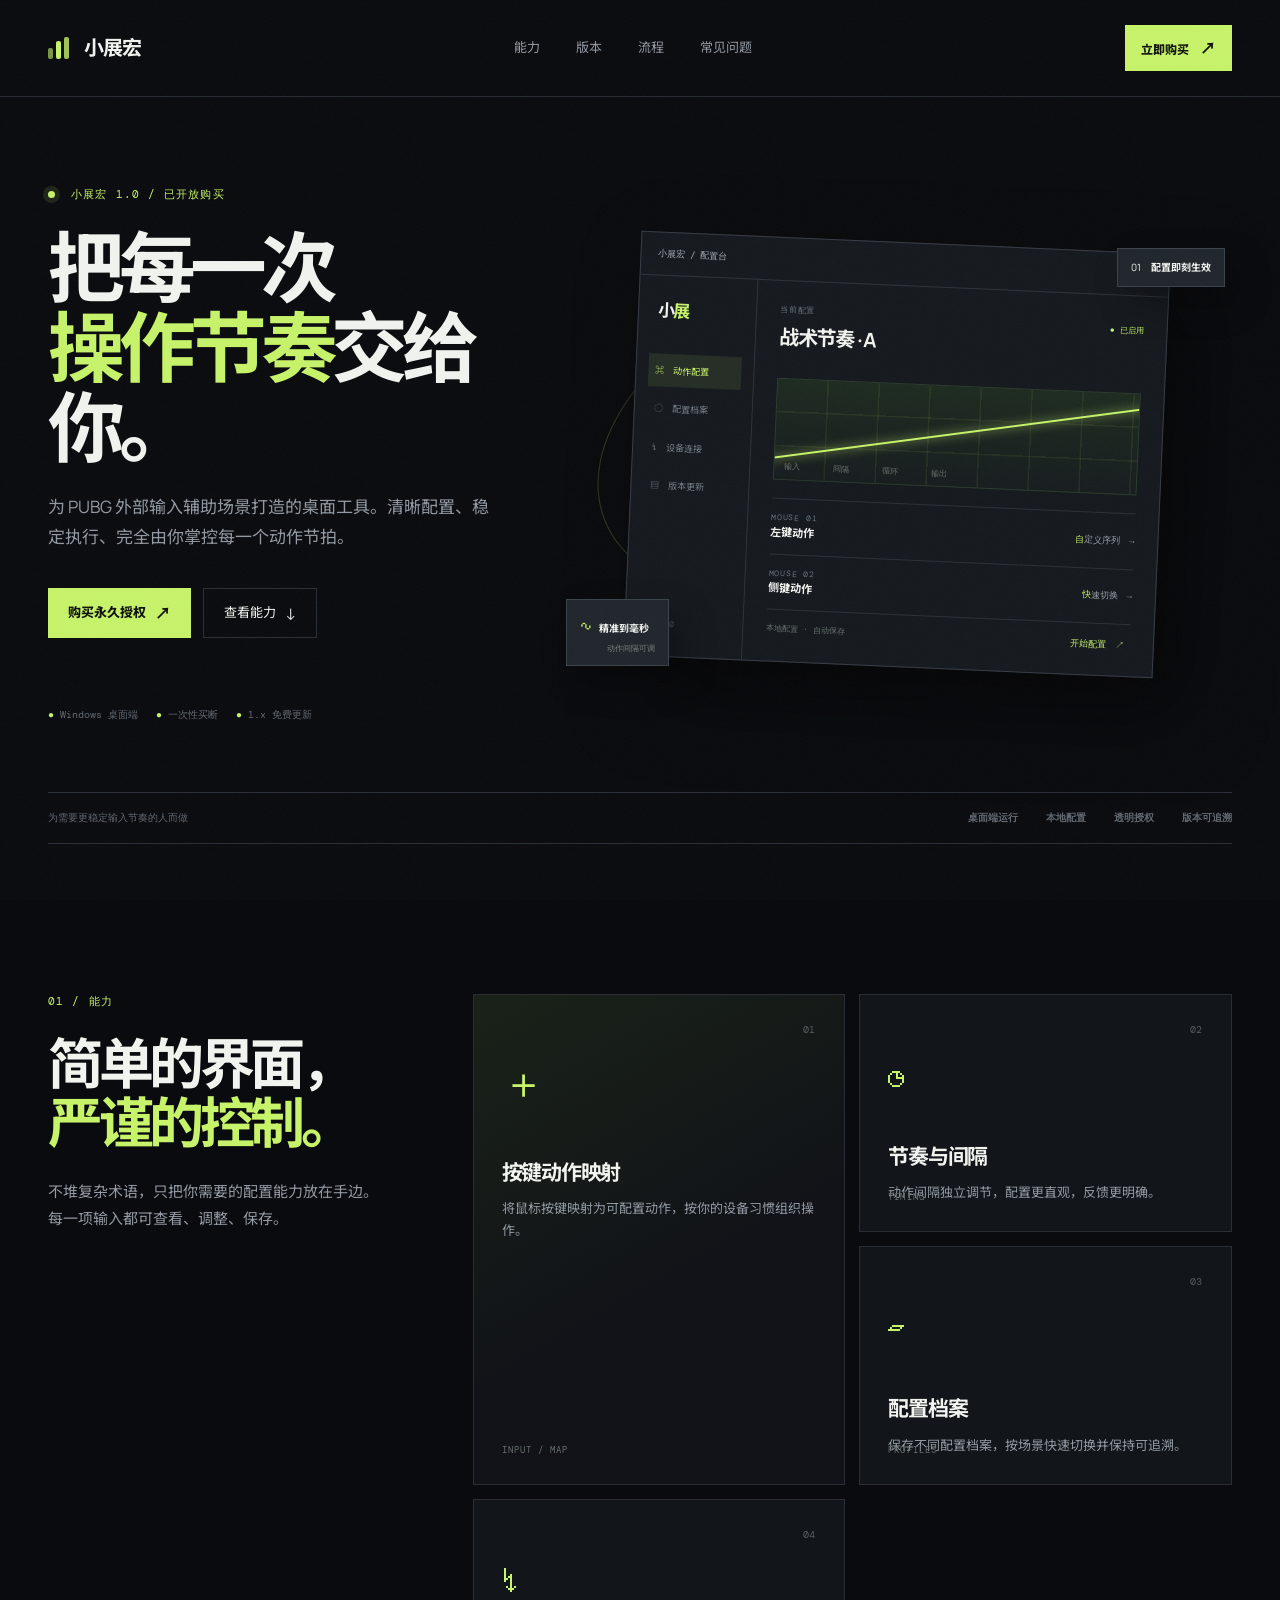
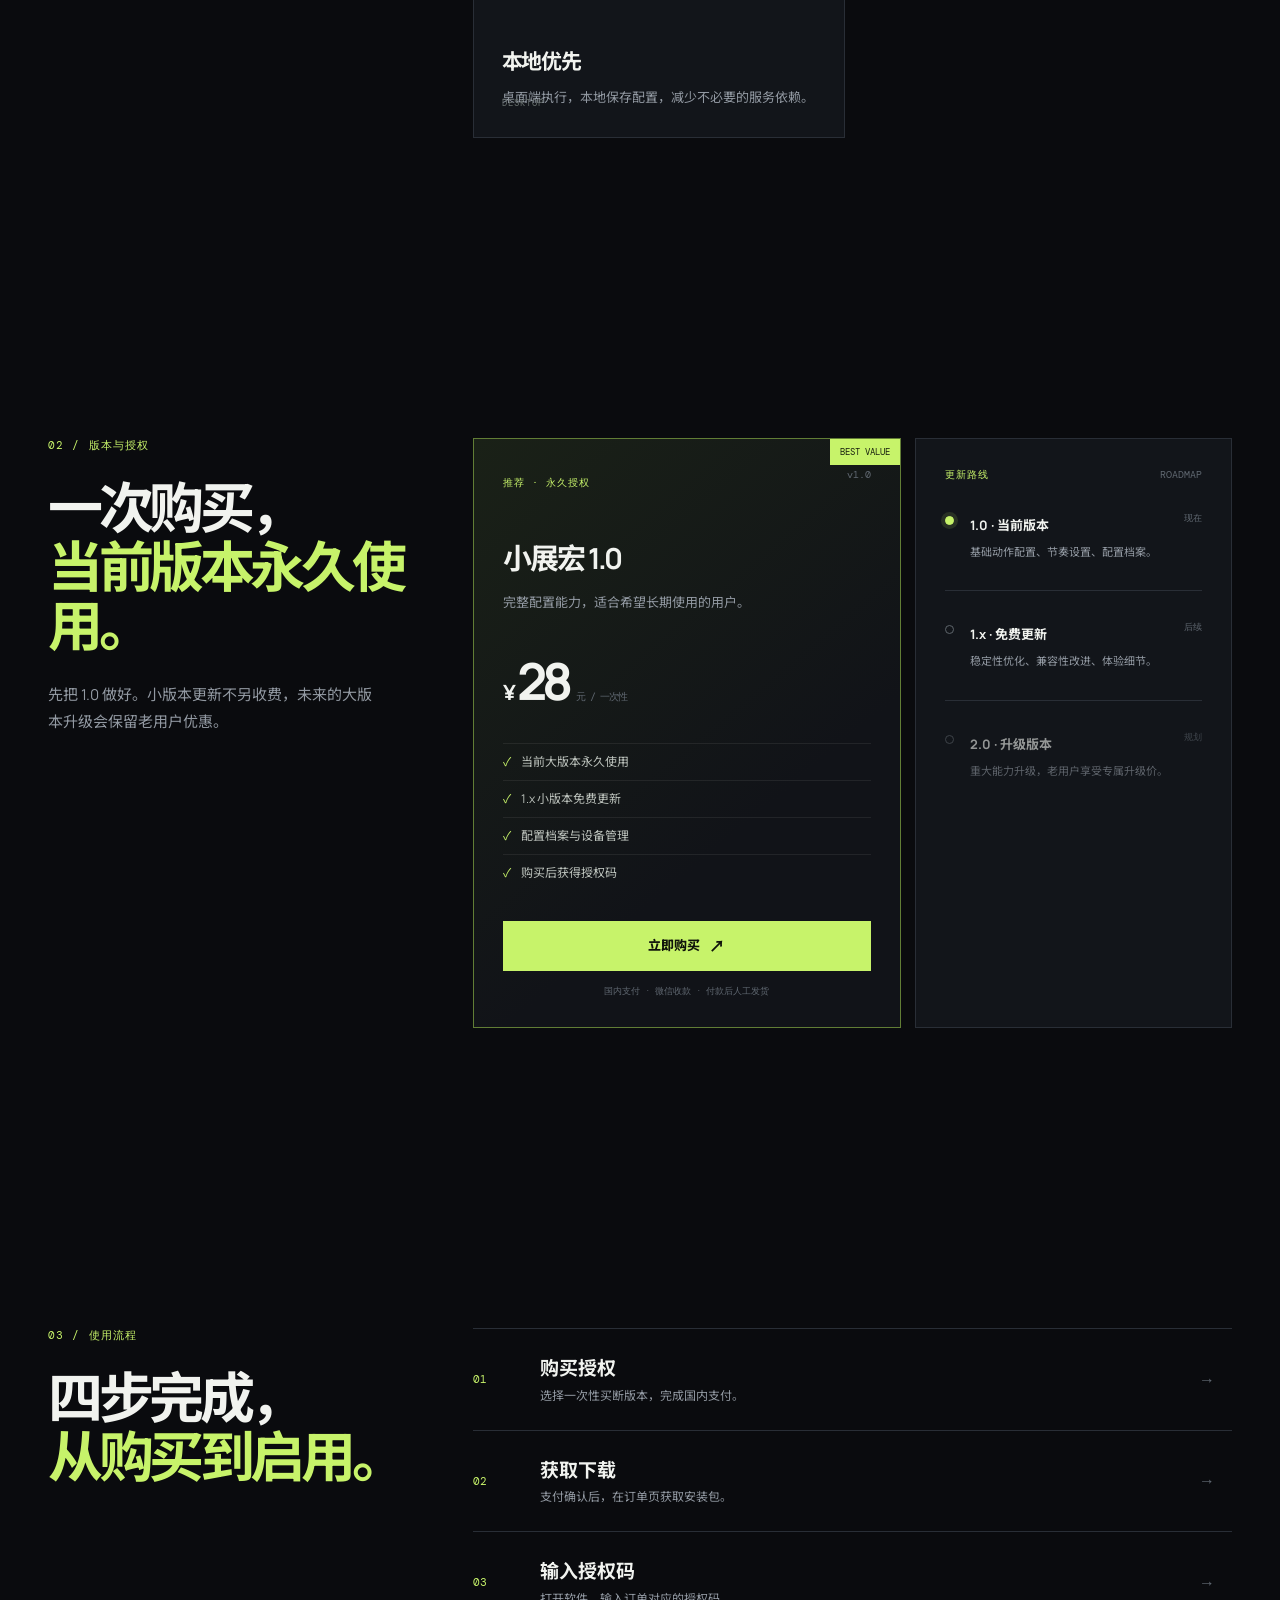
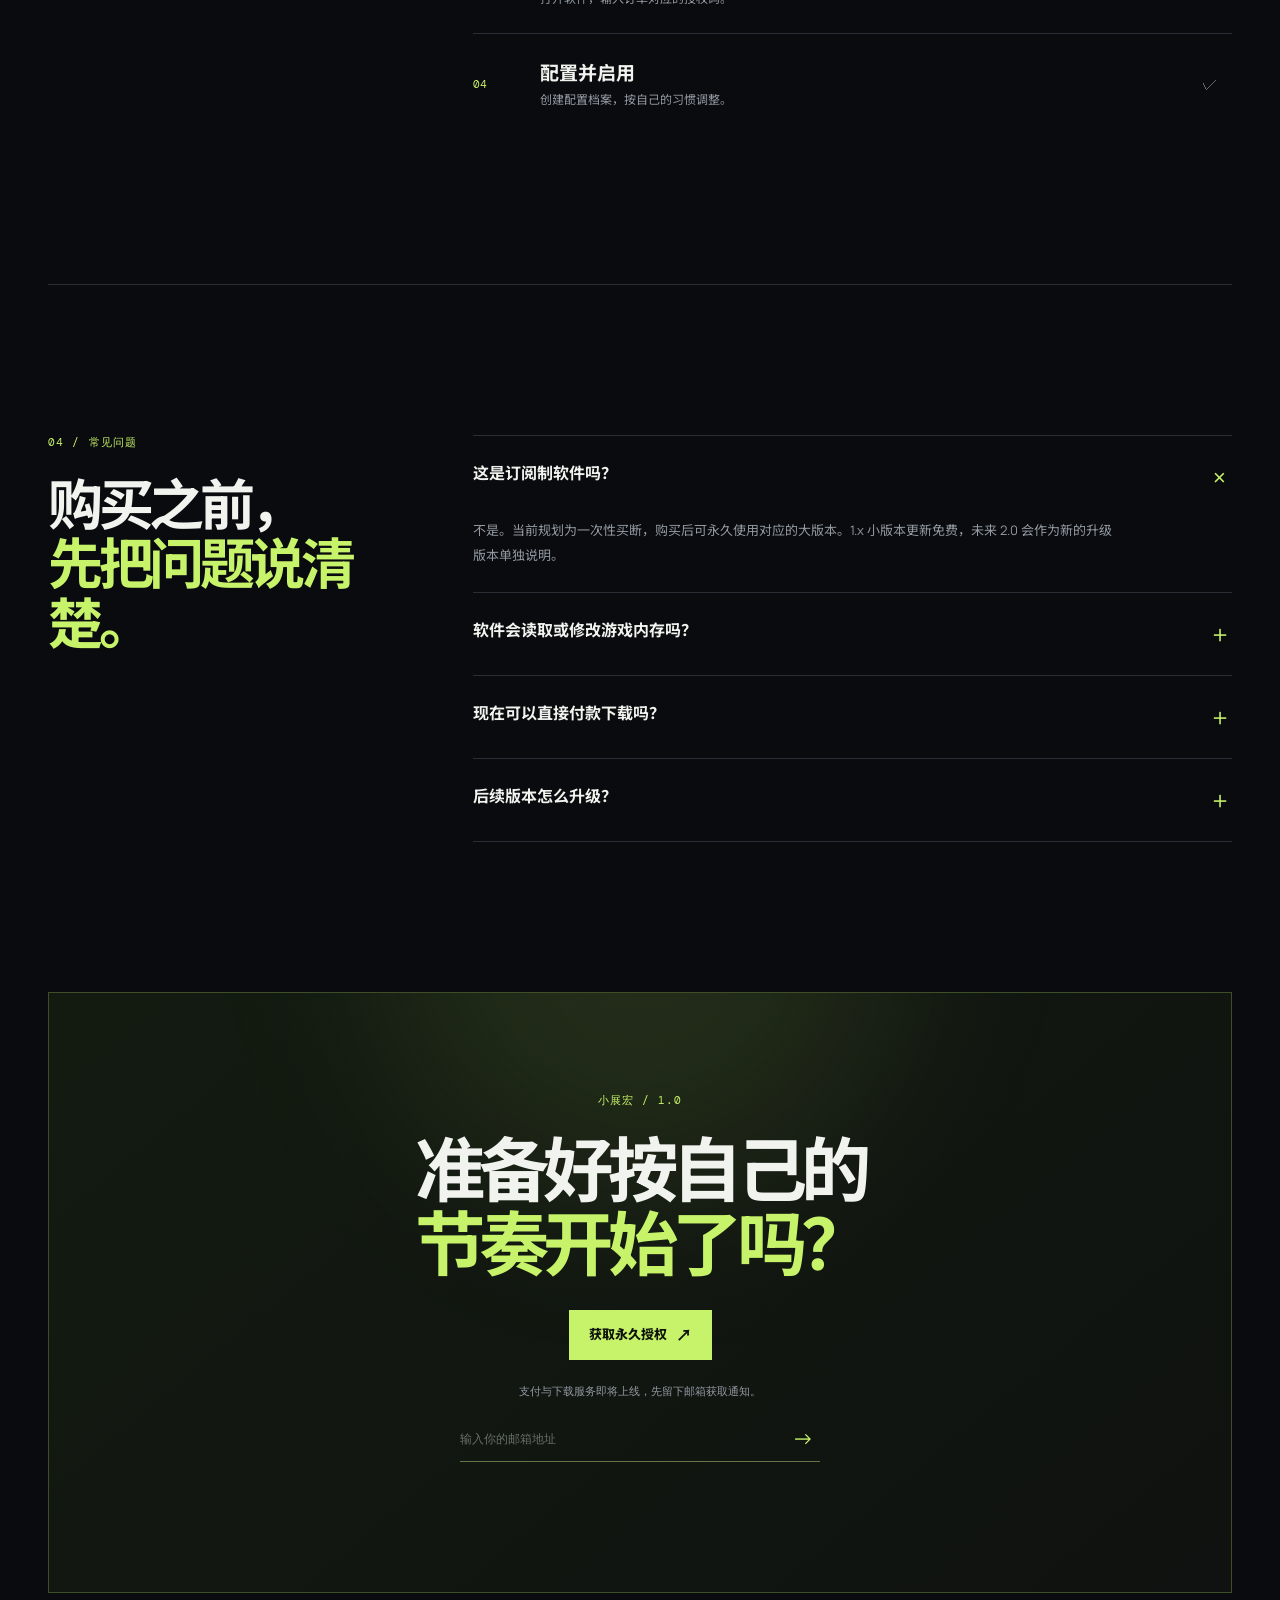
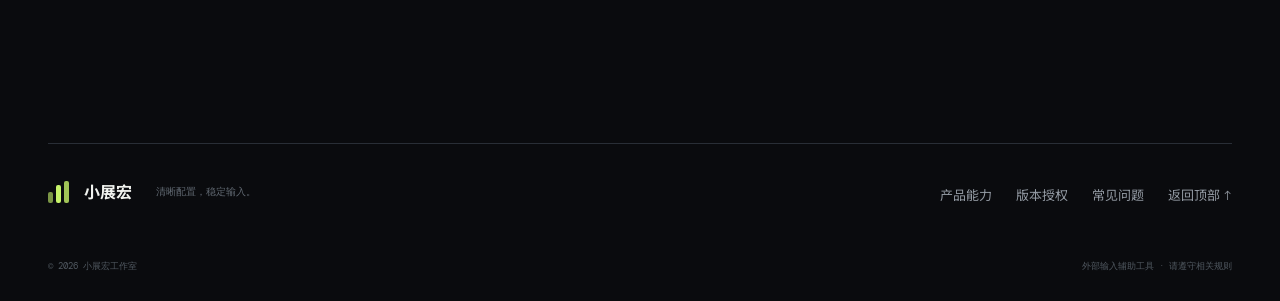
==== commit 5951ce4b: "更新微信收款与28元商品交付流程" ====
--- a/index.html
+++ b/index.html
@@ -16,13 +16,12 @@
 <div class="visual fade delay"><div class="orbit one"></div><div class="orbit two"></div><div class="app-window"><div class="window-head"><span>小展宏 / 配置台</span><small>● ● <b>●</b></small></div><div class="app-body"><aside><strong>小<span>展</span></strong><a class="active">⌘　动作配置</a><a>◌　配置档案</a><a>↯　设备连接</a><a>▤　版本更新</a><small>v1.0.0</small></aside><div class="app-main"><div class="panel-head"><div><small>当前配置</small><h3>战术节奏 · A</h3></div><em>● 已启用</em></div><div class="chart"><div></div><label>输入　　 间隔　　 循环　　 输出</label></div><div class="row"><div><small>MOUSE 01</small><b>左键动作</b></div><span>自定义序列　→</span></div><div class="row"><div><small>MOUSE 02</small><b>侧键动作</b></div><span>快速切换　→</span></div><footer>本地配置 · 自动保存 <button data-buy>开始配置　↗</button></footer></div></div></div><div class="float top">01　<strong>配置即刻生效</strong></div><div class="float bottom"><b>∿</b> <strong>精准到毫秒</strong><small>动作间隔可调</small></div></div></section>
 <section class="trust wrap"><span>为需要更稳定输入节奏的人而做</span><div><b>桌面端运行</b><b>本地配置</b><b>透明授权</b><b>版本可追溯</b></div></section>
 <section class="section wrap" id="features"><div class="intro fade"><p class="eyebrow">01 / 能力</p><h2>简单的界面，<br><em>严谨的控制。</em></h2><p>不堆复杂术语，只把你需要的配置能力放在手边。每一项输入都可查看、调整、保存。</p></div><div class="feature-grid fade delay"><article class="feature tall"><small>01</small><i>＋</i><h3>按键动作映射</h3><p>将鼠标按键映射为可配置动作，按你的设备习惯组织操作。</p><label>INPUT / MAP</label></article><article class="feature"><small>02</small><i>◷</i><h3>节奏与间隔</h3><p>动作间隔独立调节，配置更直观，反馈更明确。</p><label>TIMING</label></article><article class="feature"><small>03</small><i>▱</i><h3>配置档案</h3><p>保存不同配置档案，按场景快速切换并保持可追溯。</p><label>PROFILES</label></article><article class="feature"><small>04</small><i>↯</i><h3>本地优先</h3><p>桌面端执行，本地保存配置，减少不必要的服务依赖。</p><label>DESKTOP</label></article></div></section>
-<section class="statement wrap"><span class="section-no">/ 02</span><div class="statement-copy fade"><p class="eyebrow">为稳定而生</p><h2>不是更复杂，<br>而是更<strong>可控。</strong></h2><p>从动作创建到配置启用，所有状态都清楚可见。小展宏把“反复试错”变成“按自己的节奏配置”。</p><a href="#flow">了解使用流程　→</a></div><div class="quote fade delay"><b>“</b><p>你的设备，<br>你的节奏，<br>你的配置。</p><small>小展宏 / 1.0</small></div></section>
-<section class="section wrap" id="versions"><div class="intro fade"><p class="eyebrow">03 / 版本与授权</p><h2>一次购买，<br><em>当前版本永久使用。</em></h2><p>先把 1.0 做好。小版本更新不另收费，未来的大版本升级会保留老用户优惠。</p></div><div class="price-layout fade delay"><article class="price-card"><label>推荐 · 永久授权</label><small>v1.0</small><h3>小展宏 1.0</h3><p>完整配置能力，适合希望长期使用的用户。</p><div class="price">¥ <strong>待定</strong><small>/ 一次性</small></div><ul><li>当前大版本永久使用</li><li>1.x 小版本免费更新</li><li>配置档案与设备管理</li><li>购买后获得授权码</li></ul><button class="primary full" data-buy>立即购买 <span>↗</span></button><footer>国内支付 · 支付宝 / 微信支付接入中</footer></article><div class="roadmap"><div><label>更新路线</label><small>ROADMAP</small></div><article class="current"><i></i><div><b>1.0 · 当前版本</b><p>基础动作配置、节奏设置、配置档案。</p></div><span>现在</span></article><article><i></i><div><b>1.x · 免费更新</b><p>稳定性优化、兼容性改进、体验细节。</p></div><span>后续</span></article><article><i></i><div><b>2.0 · 升级版本</b><p>重大能力升级，老用户享受专属升级价。</p></div><span>规划</span></article></div></div></section>
-<section class="section wrap" id="flow"><div class="intro fade"><p class="eyebrow">04 / 使用流程</p><h2>四步完成，<br><em>从购买到启用。</em></h2></div><div class="flow-list fade delay"><article><span>01</span><div><b>购买授权</b><p>选择一次性买断版本，完成国内支付。</p></div><strong>→</strong></article><article><span>02</span><div><b>获取下载</b><p>支付确认后，在订单页获取安装包。</p></div><strong>→</strong></article><article><span>03</span><div><b>输入授权码</b><p>打开软件，输入订单对应的授权码。</p></div><strong>→</strong></article><article><span>04</span><div><b>配置并启用</b><p>创建配置档案，按自己的习惯调整。</p></div><strong>✓</strong></article></div></section>
-<section class="section wrap faq" id="faq"><div class="intro fade"><p class="eyebrow">05 / 常见问题</p><h2>购买之前，<br><em>先把问题说清楚。</em></h2></div><div class="faq-list fade delay"><details open><summary>这是订阅制软件吗？<span>＋</span></summary><p>不是。当前规划为一次性买断，购买后可永久使用对应的大版本。1.x 小版本更新免费，未来 2.0 会作为新的升级版本单独说明。</p></details><details><summary>软件会读取或修改游戏内存吗？<span>＋</span></summary><p>网站当前展示的产品设计为外部输入辅助，不读取、不修改游戏内存文件。具体使用仍需遵守 PUBG 的官方规则、服务器规则和赛事规定。</p></details><details><summary>现在可以直接付款下载吗？<span>＋</span></summary><p>这是第一版网站雏形，支付接口和真实下载中心尚未接入。下一步可以接入支付宝、微信支付的服务端订单流程。</p></details><details><summary>后续版本怎么升级？<span>＋</span></summary><p>1.x 版本内的稳定性与兼容性更新免费提供。重大功能升级会发布新的版本商品，并为已购买用户提供优惠升级路径。</p></details></div></section>
+
+<section class="section wrap" id="versions"><div class="intro fade"><p class="eyebrow">02 / 版本与授权</p><h2>一次购买，<br><em>当前版本永久使用。</em></h2><p>先把 1.0 做好。小版本更新不另收费，未来的大版本升级会保留老用户优惠。</p></div><div class="price-layout fade delay"><article class="price-card"><label>推荐 · 永久授权</label><small>v1.0</small><h3>小展宏 1.0</h3><p>完整配置能力，适合希望长期使用的用户。</p><div class="price">¥ <strong>28</strong><small>元 / 一次性</small></div><ul><li>当前大版本永久使用</li><li>1.x 小版本免费更新</li><li>配置档案与设备管理</li><li>购买后获得授权码</li></ul><button class="primary full" data-buy>立即购买 <span>↗</span></button><footer>国内支付 · 微信收款 · 付款后人工发货</footer></article><div class="roadmap"><div><label>更新路线</label><small>ROADMAP</small></div><article class="current"><i></i><div><b>1.0 · 当前版本</b><p>基础动作配置、节奏设置、配置档案。</p></div><span>现在</span></article><article><i></i><div><b>1.x · 免费更新</b><p>稳定性优化、兼容性改进、体验细节。</p></div><span>后续</span></article><article><i></i><div><b>2.0 · 升级版本</b><p>重大能力升级，老用户享受专属升级价。</p></div><span>规划</span></article></div></div></section>
+<section class="section wrap" id="flow"><div class="intro fade"><p class="eyebrow">03 / 使用流程</p><h2>四步完成，<br><em>从购买到启用。</em></h2></div><div class="flow-list fade delay"><article><span>01</span><div><b>购买授权</b><p>选择一次性买断版本，完成国内支付。</p></div><strong>→</strong></article><article><span>02</span><div><b>获取下载</b><p>支付确认后，在订单页获取安装包。</p></div><strong>→</strong></article><article><span>03</span><div><b>输入授权码</b><p>打开软件，输入订单对应的授权码。</p></div><strong>→</strong></article><article><span>04</span><div><b>配置并启用</b><p>创建配置档案，按自己的习惯调整。</p></div><strong>✓</strong></article></div></section>
+<section class="section wrap faq" id="faq"><div class="intro fade"><p class="eyebrow">04 / 常见问题</p><h2>购买之前，<br><em>先把问题说清楚。</em></h2></div><div class="faq-list fade delay"><details open><summary>这是订阅制软件吗？<span>＋</span></summary><p>不是。当前规划为一次性买断，购买后可永久使用对应的大版本。1.x 小版本更新免费，未来 2.0 会作为新的升级版本单独说明。</p></details><details><summary>软件会读取或修改游戏内存吗？<span>＋</span></summary><p>网站当前展示的产品设计为外部输入辅助，不读取、不修改游戏内存文件。具体使用仍需遵守 PUBG 的官方规则、服务器规则和赛事规定。</p></details><details><summary>现在可以直接付款下载吗？<span>＋</span></summary><p>这是第一版网站雏形，支付接口和真实下载中心尚未接入。下一步可以接入支付宝、微信支付的服务端订单流程。</p></details><details><summary>后续版本怎么升级？<span>＋</span></summary><p>1.x 版本内的稳定性与兼容性更新免费提供。重大功能升级会发布新的版本商品，并为已购买用户提供优惠升级路径。</p></details></div></section>
 <section class="cta wrap fade"><p class="eyebrow">小展宏 / 1.0</p><h2>准备好按自己的<br><em>节奏开始了吗？</em></h2><button class="primary" data-buy>获取永久授权 <span>↗</span></button><p>支付与下载服务即将上线，先留下邮箱获取通知。</p><form><label class="sr" for="email">邮箱地址</label><input id="email" type="email" required placeholder="输入你的邮箱地址"><button aria-label="提交邮箱">→</button></form><small class="form-msg"></small></section>
 </main>
 <footer class="footer wrap"><div class="footer-brand"><span class="mark"><i></i><i></i><i></i></span><b>小展宏</b><small>清晰配置，稳定输入。</small></div><div class="footer-links"><a href="#features">产品能力</a><a href="#versions">版本授权</a><a href="#faq">常见问题</a><a href="#top">返回顶部 ↑</a></div><div class="footer-bottom"><span>© 2026 小展宏工作室</span><span>外部输入辅助工具 · 请遵守相关规则</span></div></footer>
-<div class="modal" aria-hidden="true"><div class="backdrop" data-close></div><div class="modal-card"><button class="close" data-close aria-label="关闭">×</button><p class="eyebrow">小展宏 / 1.0 永久授权</p><h2>购买入口正在接入。</h2><p>当前是网站雏形，真实支付和授权服务尚未上线。下一步将接入支付宝、微信支付，并在支付完成后自动生成授权码。</p><div class="preview"><span>当前价格</span><strong>¥ 待定</strong><small>一次性买断 · 1.x 免费更新</small></div><button class="primary full" data-focus>先获取上线通知 <span>↗</span></button></div></div>
-<script src="app.js"></script>
+<div class="modal" aria-hidden="true"><div class="backdrop" data-close></div><div class="modal-card"><button class="close" data-close aria-label="关闭">×</button><p class="eyebrow">小展宏 / 1.0 永久授权</p><h2>扫码支付 28 元。</h2><p>请使用微信扫描下方收款码完成付款。付款后请回到微信，发送支付截图和收货微信号，确认后人工发送商品压缩包。</p><div class="qr-payment"><img src="assets/微信收款码.jpg" alt="小展宏微信收款二维码"><div><strong>¥ 28</strong><small>一次性买断 · 1.x 免费更新</small></div></div><div class="delivery-note"><b>付款后怎么收货？</b><span>在微信发送支付截图，我们核验后把“小展宏_便携版_r17.zip”发给你。</span></div><button class="primary full" data-close>我已了解，返回页面</button></div></div><script src="app.js"></script>
 </body></html>
--- a/styles.css
+++ b/styles.css
@@ -1 +1 @@
-:root{--bg:#0a0b0e;--surface:#12151a;--line:#292e36;--text:#f1f3ef;--muted:#9299a2;--dim:#606871;--lime:#c7f36a;--mono:'DM Mono',monospace;--sans:'Manrope','Noto Sans SC',sans-serif}*{box-sizing:border-box}html{scroll-behavior:smooth}body{margin:0;background:var(--bg);color:var(--text);font:16px/1.5 var(--sans);overflow-x:hidden}.grain{position:fixed;inset:0;pointer-events:none;z-index:9;opacity:.035;background-image:url("data:image/svg+xml,%3Csvg xmlns='http://www.w3.org/2000/svg' width='180' height='180'%3E%3Cfilter id='n'%3E%3CfeTurbulence type='fractalNoise' baseFrequency='.8' numOctaves='3'/%3E%3C/filter%3E%3Crect width='100%25' height='100%25' filter='url(%23n)'/%3E%3C/svg%3E")}.wrap{max-width:1184px;margin:0 auto}.header{max-width:1280px;margin:auto;padding:25px 48px;border-bottom:1px solid #252930;display:flex;align-items:center;gap:34px}.brand{color:var(--text);display:flex;align-items:center;gap:12px;text-decoration:none;font-size:20px;letter-spacing:-.06em}.mark{display:flex;gap:3px;align-items:end;width:24px;height:22px}.mark i{display:block;width:5px;border-radius:2px;background:var(--lime)}.mark i:nth-child(1){height:11px;opacity:.6}.mark i:nth-child(2){height:18px}.mark i:nth-child(3){height:22px;opacity:.8}.header nav{display:flex;gap:36px;margin:auto}.header nav a,.footer-links a{font-size:13px;color:var(--muted);text-decoration:none;transition:color .2s}.header nav a:hover,.footer-links a:hover{color:var(--lime)}button,.primary,.ghost{font:inherit;cursor:pointer}.head-buy,.primary{border:0;background:var(--lime);color:#10130b;font-weight:800;transition:.2s}.head-buy{padding:11px 16px;font-size:12px}.head-buy:hover,.primary:hover{background:#e0ff8c;transform:translateY(-2px);box-shadow:0 14px 30px #c7f36a22}.head-buy span,.primary span,.ghost span{font-size:16px;margin-left:9px}.menu{display:none}.hero{display:grid;grid-template-columns:5fr 7fr;gap:35px;min-height:675px;align-items:center;padding:90px 0 70px}.hero-copy{position:relative;z-index:2}.eyebrow{margin:0 0 25px;color:var(--lime);font:11px var(--mono);letter-spacing:.1em;text-transform:uppercase}.live{display:inline-block;width:7px;height:7px;margin-right:8px;border-radius:50%;background:var(--lime);box-shadow:0 0 0 5px #c7f36a1c}.hero h1,.cta h2{font-size:clamp(48px,6vw,86px);line-height:1.04;letter-spacing:-.08em;margin:0 0 25px}.hero h1 em,.intro h2 em,.statement-copy strong,.cta em{color:var(--lime);font-style:normal}.lead{max-width:450px;color:var(--muted);font-size:17px;line-height:1.8;margin:0 0 35px}.actions{display:flex;gap:12px;flex-wrap:wrap}.primary,.ghost{min-height:50px;padding:0 20px;display:inline-flex;align-items:center;justify-content:center;text-decoration:none;font-size:13px}.ghost{color:var(--text);border:1px solid var(--line);transition:.2s}.ghost:hover{border-color:var(--muted);transform:translateY(-2px)}.meta{display:flex;gap:18px;flex-wrap:wrap;color:var(--dim);font:10px var(--mono);margin-top:70px}.meta span:first-letter{color:var(--lime)}.visual{min-height:520px;position:relative;display:flex;align-items:center;justify-content:center}.app-window{position:relative;width:min(100%,530px);background:#15191e;border:1px solid #363c45;box-shadow:30px 35px 80px #0008;transform:rotate(2.5deg);z-index:2}.window-head{height:43px;padding:0 17px;border-bottom:1px solid #2d333a;display:flex;justify-content:space-between;align-items:center;color:#a9b0b7;font:9px var(--mono)}.window-head small{color:#454b51}.window-head b{color:var(--lime)}.app-body{display:grid;grid-template-columns:118px 1fr;min-height:373px}.app-body aside{padding:20px 12px;border-right:1px solid #2d333a;display:flex;flex-direction:column;gap:5px}.app-body aside strong{font-size:17px;letter-spacing:-.08em;margin:2px 7px 25px}.app-body aside strong span{color:var(--lime)}.app-body aside a{padding:10px 7px;color:#737b83;font-size:9px}.app-body aside a.active{background:#252d25;color:var(--lime)}.app-body aside small{margin-top:auto;color:#4c555e;font:8px var(--mono);padding:7px}.app-main{padding:23px}.panel-head{display:flex;justify-content:space-between;align-items:start}.panel-head small,.row small{display:block;color:#69727b;font:8px var(--mono);letter-spacing:.1em}.panel-head h3{margin:7px 0 0;font-size:20px;letter-spacing:-.06em}.panel-head em{color:var(--lime);font:8px var(--mono);font-style:normal;margin-top:6px}.chart{height:102px;margin:26px 0 18px;border:1px solid #2b3b2c;background:linear-gradient(#1d2b20,#171c1e);position:relative;overflow:hidden}.chart:after{content:'';position:absolute;inset:0;background:repeating-linear-gradient(90deg,transparent 0 49px,#c7f36a12 50px 51px),repeating-linear-gradient(0deg,transparent 0 32px,#c7f36a12 33px 34px)}.chart div{position:absolute;left:-4%;right:-4%;top:46%;height:35px;border-top:2px solid var(--lime);transform:skewY(-7deg) rotate(-3deg);filter:drop-shadow(0 0 5px var(--lime));z-index:1}.chart label{position:absolute;bottom:7px;left:10px;color:#68716b;font:8px var(--mono);z-index:2;word-spacing:12px}.row{padding:13px 0;border-top:1px solid #2b3037;display:flex;justify-content:space-between;align-items:center}.row b{display:block;font-size:11px;margin-top:2px}.row>span{color:#9aa3a8;font:9px var(--mono)}.row>span::first-letter{color:var(--lime)}.app-main footer{display:flex;justify-content:space-between;border-top:1px solid #2b3037;padding-top:13px;color:#66706c;font:8px var(--mono)}.app-main footer button{border:0;background:none;color:var(--lime);font:9px var(--mono)}.orbit{position:absolute;border:1px solid #c7f36a33;border-radius:50%;width:480px;height:300px;transform:rotate(-22deg)}.orbit.one{top:87px;left:25px}.orbit.two{top:145px;left:90px;width:350px;height:220px;border-color:#9dc8ff20}.float{position:absolute;z-index:3;background:#20262b;border:1px solid #3b444b;box-shadow:12px 16px 35px #0005;padding:11px 13px;font-size:10px}.float.top{top:54px;right:7px}.float.bottom{bottom:48px;left:4px}.float b{color:var(--lime);font:21px var(--mono);margin-right:6px}.float strong{font-size:10px}.float small{display:block;color:#778079;font:8px var(--mono);margin:4px 0 0 27px}.trust{padding:18px 0;border-top:1px solid var(--line);border-bottom:1px solid var(--line);display:flex;justify-content:space-between;color:var(--dim);font:10px var(--mono)}.trust div{display:flex;gap:28px}.section{display:grid;grid-template-columns:4fr 8fr;gap:45px;padding:150px 0}.intro h2{font-size:clamp(40px,4.3vw,63px);line-height:1.08;letter-spacing:-.08em;margin:0 0 25px}.intro>p:last-child{max-width:330px;color:var(--muted);font-size:15px;line-height:1.8}.feature-grid{display:grid;grid-template-columns:repeat(2,1fr);gap:14px}.feature{position:relative;min-height:220px;padding:28px;border:1px solid var(--line);background:var(--surface);transition:.25s}.feature:hover{border-color:#6a8037;transform:translateY(-4px)}.feature.tall{grid-row:span 2;min-height:454px;background:linear-gradient(150deg,#1a2218,#111318 58%)}.feature>small{position:absolute;top:28px;right:29px;color:#555d64;font:10px var(--mono)}.feature>i{display:block;color:var(--lime);font:32px var(--mono);font-style:normal;margin:32px 0 44px}.feature.tall>i{font-size:43px;font-weight:200}.feature h3{font-size:21px;letter-spacing:-.06em;margin:0 0 9px}.feature p{color:var(--muted);font-size:13px;line-height:1.7;margin:0}.feature label{position:absolute;bottom:28px;left:28px;color:#68706e;font:9px var(--mono);letter-spacing:.12em}.statement{border-top:1px solid var(--line);border-bottom:1px solid var(--line);grid-template-columns:3fr 6fr 3fr;padding-top:150px;padding-bottom:150px}.section-no{color:var(--dim);font:12px var(--mono)}.statement-copy h2{font-size:clamp(42px,5vw,74px);line-height:1.08;letter-spacing:-.08em;margin:0 0 30px}.statement-copy>p:not(.eyebrow){max-width:430px;color:var(--muted);font-size:16px;line-height:1.9}.statement-copy a{display:inline-block;color:var(--lime);text-decoration:none;font:12px var(--mono);margin-top:20px}.quote{border-left:1px solid var(--line);padding-left:25px;margin-top:30px}.quote>b{color:var(--lime);font:75px Georgia;line-height:.7}.quote p{font-size:20px;line-height:1.55;letter-spacing:-.05em;margin:18px 0 32px}.quote small{color:var(--dim);font:10px var(--mono)}.price-layout{display:grid;grid-template-columns:1.15fr .85fr;gap:14px}.price-card,.roadmap{padding:29px;border:1px solid var(--line);background:var(--surface)}.price-card{position:relative;border-color:#617d35;background:linear-gradient(140deg,#1a2117,#111318 65%)}.price-card:after{content:'BEST VALUE';position:absolute;right:0;top:0;padding:7px 10px;background:var(--lime);color:#19200f;font:9px var(--mono)}.price-card>label,.roadmap>div label{color:var(--lime);font:10px var(--mono);letter-spacing:.1em;text-transform:uppercase}.price-card>small,.roadmap>div small{float:right;color:var(--dim);font:10px var(--mono)}.price-card h3{font-size:29px;letter-spacing:-.07em;margin:45px 0 8px}.price-card>p{color:var(--muted);font-size:13px}.price{font-size:21px;font-weight:700;margin:30px 0 24px;letter-spacing:-.05em}.price strong{font-size:51px;letter-spacing:-.08em}.price small{font:10px var(--mono);color:var(--dim);margin-left:7px}.price-card ul{padding:0;margin:0 0 30px;list-style:none}.price-card li{padding:9px 0;border-top:1px solid #ffffff12;color:#bcc2bc;font-size:12px}.price-card li:before{content:'✓';color:var(--lime);margin-right:10px}.full{width:100%}.price-card footer{text-align:center;color:var(--dim);font:9px var(--mono);margin-top:14px}.roadmap>div{display:flex;justify-content:space-between}.roadmap article{display:grid;grid-template-columns:13px 1fr auto;gap:12px;padding:30px 0;border-bottom:1px solid var(--line)}.roadmap article:last-child{border:0}.roadmap article>i{width:9px;height:9px;border:1px solid #5e656b;border-radius:50%;margin-top:4px}.roadmap article.current>i{background:var(--lime);border-color:var(--lime);box-shadow:0 0 0 4px #c7f36a1f}.roadmap article b{font-size:13px}.roadmap article p{color:var(--muted);font-size:11px;line-height:1.6;margin:7px 0 0}.roadmap article>span{color:var(--dim);font:9px var(--mono)}.roadmap article:last-child{opacity:.58}.flow-list{display:flex;flex-direction:column}.flow-list article{display:grid;grid-template-columns:55px 1fr 30px;gap:12px;align-items:center;padding:25px 0;border-top:1px solid var(--line)}.flow-list article>span{color:var(--lime);font:11px var(--mono)}.flow-list article b{font-size:19px}.flow-list article p{color:var(--muted);font-size:12px;margin:4px 0 0}.flow-list article>strong{color:var(--dim);font:16px var(--mono);font-weight:400}.faq{border-top:1px solid var(--line)}.faq-list details{border-top:1px solid var(--line)}.faq-list details:last-child{border-bottom:1px solid var(--line)}summary{cursor:pointer;list-style:none;padding:25px 0;display:flex;justify-content:space-between;font-weight:700}summary::-webkit-details-marker{display:none}summary span{color:var(--lime);font:24px var(--mono);transition:.2s}details[open] summary span{transform:rotate(45deg)}.faq-list details p{max-width:650px;color:var(--muted);font-size:13px;line-height:1.9;margin:0 0 25px}.cta{position:relative;overflow:hidden;padding:100px 20px;margin-bottom:150px;border:1px solid #3d4e28;background:linear-gradient(140deg,#131b11,#0f1210);text-align:center}.cta:before{content:'';position:absolute;width:500px;height:500px;top:-300px;left:calc(50% - 250px);background:#c7f36a18;filter:blur(90px);border-radius:50%}.cta>*{position:relative}.cta h2{font-size:clamp(44px,5.5vw,74px);margin-bottom:30px}.cta>p:not(.eyebrow):not(.form-msg){color:var(--muted);font:11px var(--mono);margin:24px 0 18px}.cta form{max-width:360px;margin:auto;border-bottom:1px solid #637746;display:flex}.cta input{flex:1;background:none;border:0;outline:0;color:var(--text);padding:14px 0;font:12px var(--mono)}.cta input::placeholder{color:#687066}.cta form button{border:0;background:none;color:var(--lime);font-size:22px}.form-msg{display:block;min-height:20px;color:var(--lime);font:10px var(--mono);margin-top:10px}.footer{padding:36px 0 28px;border-top:1px solid var(--line)}.footer-brand{display:flex;align-items:center;gap:12px}.footer-brand small{color:var(--dim);font:10px var(--mono);margin-left:12px}.footer-links{display:flex;justify-content:flex-end;gap:24px;margin-top:-18px}.footer-bottom{display:flex;justify-content:space-between;color:#515961;font:9px var(--mono);margin-top:55px}.modal{display:none;position:fixed;inset:0;z-index:100}.modal.open{display:block}.backdrop{position:absolute;inset:0;background:#040505c7;backdrop-filter:blur(8px)}.modal-card{position:absolute;top:50%;left:50%;transform:translate(-50%,-50%);width:min(90vw,460px);padding:38px;background:#171b17;border:1px solid #617d35;box-shadow:0 30px 100px #0008}.close{position:absolute;right:15px;top:12px;background:none;border:0;color:var(--muted);font-size:28px}.modal-card h2{font-size:32px;letter-spacing:-.06em;line-height:1.1;margin:0 0 15px}.modal-card>p:not(.eyebrow){color:var(--muted);font-size:13px;line-height:1.8}.preview{display:grid;gap:5px;padding:17px;margin:27px 0;border:1px solid #35452a}.preview span,.preview small{color:var(--dim);font:9px var(--mono)}.preview strong{font-size:25px}.sr{position:absolute;width:1px;height:1px;overflow:hidden;clip:rect(0,0,0,0)}.fade{opacity:0;transform:translateY(18px);transition:.7s}.fade.visible{opacity:1;transform:none}.delay{transition-delay:.12s}@media(max-width:900px){.header{padding:20px 24px}.header nav{gap:20px}.wrap{max-width:calc(100% - 48px)}.hero{padding-top:65px}.section{padding:105px 0}.statement{grid-template-columns:2fr 7fr 3fr}.price-layout{grid-template-columns:1fr}.cta{margin-bottom:100px}.footer{max-width:calc(100% - 48px)}}@media(max-width:680px){.header{padding:18px 20px}.header nav{display:none}.menu{display:flex;flex-direction:column;gap:5px;margin-left:auto;margin-right:12px;padding:10px;background:none;border:0}.menu i{width:21px;height:1px;background:var(--text)}.head-buy{padding:10px 12px}.wrap{max-width:calc(100% - 40px)}.hero,.section,.statement{display:block}.hero{padding:66px 0 70px}.hero h1{font-size:53px}.hero-copy{margin-bottom:70px}.lead{font-size:15px}.meta{display:grid;gap:8px;margin-top:48px}.visual{min-height:410px}.app-window{width:650px;max-width:none;transform:rotate(1.5deg) scale(.82)}.orbit{transform:rotate(-22deg) scale(.75)}.float.top{top:17px;right:0}.float.bottom{bottom:20px;left:0}.trust{display:block;padding:18px 0}.trust div{gap:13px;flex-wrap:wrap;margin-top:13px;line-height:1.6}.intro{margin-bottom:50px}.intro h2{font-size:47px}.feature-grid{grid-template-columns:1fr}.feature,.feature.tall{min-height:250px;grid-row:auto}.statement{padding:100px 0}.section-no{display:block;margin-bottom:50px}.statement-copy{margin-bottom:70px}.statement-copy h2{font-size:50px}.quote{border-left:0;border-top:1px solid var(--line);padding:30px 0 0;margin:0}.flow-list,.faq-list{margin-top:40px}.flow-list article{grid-template-columns:38px 1fr 20px}.flow-list article b{font-size:17px}.cta{padding:75px 20px;margin-bottom:76px}.cta h2{font-size:50px}.footer-links{justify-content:flex-start;flex-wrap:wrap;gap:12px 20px;margin-top:30px}.footer-bottom{display:block;line-height:2.1;margin-top:32px}.footer-bottom span{display:block}.modal-card{padding:30px 24px}.modal-card h2{font-size:28px}}@media(prefers-reduced-motion:reduce){html{scroll-behavior:auto}.fade{opacity:1;transform:none;transition:none}.feature:hover,.head-buy:hover,.primary:hover,.ghost:hover{transform:none}}+:root{--bg:#0a0b0e;--surface:#12151a;--line:#292e36;--text:#f1f3ef;--muted:#9299a2;--dim:#606871;--lime:#c7f36a;--mono:'DM Mono',monospace;--sans:'Manrope','Noto Sans SC',sans-serif}*{box-sizing:border-box}html{scroll-behavior:smooth}body{margin:0;background:var(--bg);color:var(--text);font:16px/1.5 var(--sans);overflow-x:hidden}.grain{position:fixed;inset:0;pointer-events:none;z-index:9;opacity:.035;background-image:url("data:image/svg+xml,%3Csvg xmlns='http://www.w3.org/2000/svg' width='180' height='180'%3E%3Cfilter id='n'%3E%3CfeTurbulence type='fractalNoise' baseFrequency='.8' numOctaves='3'/%3E%3C/filter%3E%3Crect width='100%25' height='100%25' filter='url(%23n)'/%3E%3C/svg%3E")}.wrap{max-width:1184px;margin:0 auto}.header{max-width:1280px;margin:auto;padding:25px 48px;border-bottom:1px solid #252930;display:flex;align-items:center;gap:34px}.brand{color:var(--text);display:flex;align-items:center;gap:12px;text-decoration:none;font-size:20px;letter-spacing:-.06em}.mark{display:flex;gap:3px;align-items:end;width:24px;height:22px}.mark i{display:block;width:5px;border-radius:2px;background:var(--lime)}.mark i:nth-child(1){height:11px;opacity:.6}.mark i:nth-child(2){height:18px}.mark i:nth-child(3){height:22px;opacity:.8}.header nav{display:flex;gap:36px;margin:auto}.header nav a,.footer-links a{font-size:13px;color:var(--muted);text-decoration:none;transition:color .2s}.header nav a:hover,.footer-links a:hover{color:var(--lime)}button,.primary,.ghost{font:inherit;cursor:pointer}.head-buy,.primary{border:0;background:var(--lime);color:#10130b;font-weight:800;transition:.2s}.head-buy{padding:11px 16px;font-size:12px}.head-buy:hover,.primary:hover{background:#e0ff8c;transform:translateY(-2px);box-shadow:0 14px 30px #c7f36a22}.head-buy span,.primary span,.ghost span{font-size:16px;margin-left:9px}.menu{display:none}.hero{display:grid;grid-template-columns:5fr 7fr;gap:35px;min-height:675px;align-items:center;padding:90px 0 70px}.hero-copy{position:relative;z-index:2}.eyebrow{margin:0 0 25px;color:var(--lime);font:11px var(--mono);letter-spacing:.1em;text-transform:uppercase}.live{display:inline-block;width:7px;height:7px;margin-right:8px;border-radius:50%;background:var(--lime);box-shadow:0 0 0 5px #c7f36a1c}.hero h1,.cta h2{font-size:clamp(48px,6vw,86px);line-height:1.04;letter-spacing:-.08em;margin:0 0 25px}.hero h1 em,.intro h2 em,.statement-copy strong,.cta em{color:var(--lime);font-style:normal}.lead{max-width:450px;color:var(--muted);font-size:17px;line-height:1.8;margin:0 0 35px}.actions{display:flex;gap:12px;flex-wrap:wrap}.primary,.ghost{min-height:50px;padding:0 20px;display:inline-flex;align-items:center;justify-content:center;text-decoration:none;font-size:13px}.ghost{color:var(--text);border:1px solid var(--line);transition:.2s}.ghost:hover{border-color:var(--muted);transform:translateY(-2px)}.meta{display:flex;gap:18px;flex-wrap:wrap;color:var(--dim);font:10px var(--mono);margin-top:70px}.meta span:first-letter{color:var(--lime)}.visual{min-height:520px;position:relative;display:flex;align-items:center;justify-content:center}.app-window{position:relative;width:min(100%,530px);background:#15191e;border:1px solid #363c45;box-shadow:30px 35px 80px #0008;transform:rotate(2.5deg);z-index:2}.window-head{height:43px;padding:0 17px;border-bottom:1px solid #2d333a;display:flex;justify-content:space-between;align-items:center;color:#a9b0b7;font:9px var(--mono)}.window-head small{color:#454b51}.window-head b{color:var(--lime)}.app-body{display:grid;grid-template-columns:118px 1fr;min-height:373px}.app-body aside{padding:20px 12px;border-right:1px solid #2d333a;display:flex;flex-direction:column;gap:5px}.app-body aside strong{font-size:17px;letter-spacing:-.08em;margin:2px 7px 25px}.app-body aside strong span{color:var(--lime)}.app-body aside a{padding:10px 7px;color:#737b83;font-size:9px}.app-body aside a.active{background:#252d25;color:var(--lime)}.app-body aside small{margin-top:auto;color:#4c555e;font:8px var(--mono);padding:7px}.app-main{padding:23px}.panel-head{display:flex;justify-content:space-between;align-items:start}.panel-head small,.row small{display:block;color:#69727b;font:8px var(--mono);letter-spacing:.1em}.panel-head h3{margin:7px 0 0;font-size:20px;letter-spacing:-.06em}.panel-head em{color:var(--lime);font:8px var(--mono);font-style:normal;margin-top:6px}.chart{height:102px;margin:26px 0 18px;border:1px solid #2b3b2c;background:linear-gradient(#1d2b20,#171c1e);position:relative;overflow:hidden}.chart:after{content:'';position:absolute;inset:0;background:repeating-linear-gradient(90deg,transparent 0 49px,#c7f36a12 50px 51px),repeating-linear-gradient(0deg,transparent 0 32px,#c7f36a12 33px 34px)}.chart div{position:absolute;left:-4%;right:-4%;top:46%;height:35px;border-top:2px solid var(--lime);transform:skewY(-7deg) rotate(-3deg);filter:drop-shadow(0 0 5px var(--lime));z-index:1}.chart label{position:absolute;bottom:7px;left:10px;color:#68716b;font:8px var(--mono);z-index:2;word-spacing:12px}.row{padding:13px 0;border-top:1px solid #2b3037;display:flex;justify-content:space-between;align-items:center}.row b{display:block;font-size:11px;margin-top:2px}.row>span{color:#9aa3a8;font:9px var(--mono)}.row>span::first-letter{color:var(--lime)}.app-main footer{display:flex;justify-content:space-between;border-top:1px solid #2b3037;padding-top:13px;color:#66706c;font:8px var(--mono)}.app-main footer button{border:0;background:none;color:var(--lime);font:9px var(--mono)}.orbit{position:absolute;border:1px solid #c7f36a33;border-radius:50%;width:480px;height:300px;transform:rotate(-22deg)}.orbit.one{top:87px;left:25px}.orbit.two{top:145px;left:90px;width:350px;height:220px;border-color:#9dc8ff20}.float{position:absolute;z-index:3;background:#20262b;border:1px solid #3b444b;box-shadow:12px 16px 35px #0005;padding:11px 13px;font-size:10px}.float.top{top:54px;right:7px}.float.bottom{bottom:48px;left:4px}.float b{color:var(--lime);font:21px var(--mono);margin-right:6px}.float strong{font-size:10px}.float small{display:block;color:#778079;font:8px var(--mono);margin:4px 0 0 27px}.trust{padding:18px 0;border-top:1px solid var(--line);border-bottom:1px solid var(--line);display:flex;justify-content:space-between;color:var(--dim);font:10px var(--mono)}.trust div{display:flex;gap:28px}.section{display:grid;grid-template-columns:4fr 8fr;gap:45px;padding:150px 0}.intro h2{font-size:clamp(40px,4.3vw,63px);line-height:1.08;letter-spacing:-.08em;margin:0 0 25px}.intro>p:last-child{max-width:330px;color:var(--muted);font-size:15px;line-height:1.8}.feature-grid{display:grid;grid-template-columns:repeat(2,1fr);gap:14px}.feature{position:relative;min-height:220px;padding:28px;border:1px solid var(--line);background:var(--surface);transition:.25s}.feature:hover{border-color:#6a8037;transform:translateY(-4px)}.feature.tall{grid-row:span 2;min-height:454px;background:linear-gradient(150deg,#1a2218,#111318 58%)}.feature>small{position:absolute;top:28px;right:29px;color:#555d64;font:10px var(--mono)}.feature>i{display:block;color:var(--lime);font:32px var(--mono);font-style:normal;margin:32px 0 44px}.feature.tall>i{font-size:43px;font-weight:200}.feature h3{font-size:21px;letter-spacing:-.06em;margin:0 0 9px}.feature p{color:var(--muted);font-size:13px;line-height:1.7;margin:0}.feature label{position:absolute;bottom:28px;left:28px;color:#68706e;font:9px var(--mono);letter-spacing:.12em}.statement{border-top:1px solid var(--line);border-bottom:1px solid var(--line);grid-template-columns:3fr 6fr 3fr;padding-top:150px;padding-bottom:150px}.section-no{color:var(--dim);font:12px var(--mono)}.statement-copy h2{font-size:clamp(42px,5vw,74px);line-height:1.08;letter-spacing:-.08em;margin:0 0 30px}.statement-copy>p:not(.eyebrow){max-width:430px;color:var(--muted);font-size:16px;line-height:1.9}.statement-copy a{display:inline-block;color:var(--lime);text-decoration:none;font:12px var(--mono);margin-top:20px}.quote{border-left:1px solid var(--line);padding-left:25px;margin-top:30px}.quote>b{color:var(--lime);font:75px Georgia;line-height:.7}.quote p{font-size:20px;line-height:1.55;letter-spacing:-.05em;margin:18px 0 32px}.quote small{color:var(--dim);font:10px var(--mono)}.price-layout{display:grid;grid-template-columns:1.15fr .85fr;gap:14px}.price-card,.roadmap{padding:29px;border:1px solid var(--line);background:var(--surface)}.price-card{position:relative;border-color:#617d35;background:linear-gradient(140deg,#1a2117,#111318 65%)}.price-card:after{content:'BEST VALUE';position:absolute;right:0;top:0;padding:7px 10px;background:var(--lime);color:#19200f;font:9px var(--mono)}.price-card>label,.roadmap>div label{color:var(--lime);font:10px var(--mono);letter-spacing:.1em;text-transform:uppercase}.price-card>small,.roadmap>div small{float:right;color:var(--dim);font:10px var(--mono)}.price-card h3{font-size:29px;letter-spacing:-.07em;margin:45px 0 8px}.price-card>p{color:var(--muted);font-size:13px}.price{font-size:21px;font-weight:700;margin:30px 0 24px;letter-spacing:-.05em}.price strong{font-size:51px;letter-spacing:-.08em}.price small{font:10px var(--mono);color:var(--dim);margin-left:7px}.price-card ul{padding:0;margin:0 0 30px;list-style:none}.price-card li{padding:9px 0;border-top:1px solid #ffffff12;color:#bcc2bc;font-size:12px}.price-card li:before{content:'✓';color:var(--lime);margin-right:10px}.full{width:100%}.price-card footer{text-align:center;color:var(--dim);font:9px var(--mono);margin-top:14px}.roadmap>div{display:flex;justify-content:space-between}.roadmap article{display:grid;grid-template-columns:13px 1fr auto;gap:12px;padding:30px 0;border-bottom:1px solid var(--line)}.roadmap article:last-child{border:0}.roadmap article>i{width:9px;height:9px;border:1px solid #5e656b;border-radius:50%;margin-top:4px}.roadmap article.current>i{background:var(--lime);border-color:var(--lime);box-shadow:0 0 0 4px #c7f36a1f}.roadmap article b{font-size:13px}.roadmap article p{color:var(--muted);font-size:11px;line-height:1.6;margin:7px 0 0}.roadmap article>span{color:var(--dim);font:9px var(--mono)}.roadmap article:last-child{opacity:.58}.flow-list{display:flex;flex-direction:column}.flow-list article{display:grid;grid-template-columns:55px 1fr 30px;gap:12px;align-items:center;padding:25px 0;border-top:1px solid var(--line)}.flow-list article>span{color:var(--lime);font:11px var(--mono)}.flow-list article b{font-size:19px}.flow-list article p{color:var(--muted);font-size:12px;margin:4px 0 0}.flow-list article>strong{color:var(--dim);font:16px var(--mono);font-weight:400}.faq{border-top:1px solid var(--line)}.faq-list details{border-top:1px solid var(--line)}.faq-list details:last-child{border-bottom:1px solid var(--line)}summary{cursor:pointer;list-style:none;padding:25px 0;display:flex;justify-content:space-between;font-weight:700}summary::-webkit-details-marker{display:none}summary span{color:var(--lime);font:24px var(--mono);transition:.2s}details[open] summary span{transform:rotate(45deg)}.faq-list details p{max-width:650px;color:var(--muted);font-size:13px;line-height:1.9;margin:0 0 25px}.cta{position:relative;overflow:hidden;padding:100px 20px;margin-bottom:150px;border:1px solid #3d4e28;background:linear-gradient(140deg,#131b11,#0f1210);text-align:center}.cta:before{content:'';position:absolute;width:500px;height:500px;top:-300px;left:calc(50% - 250px);background:#c7f36a18;filter:blur(90px);border-radius:50%}.cta>*{position:relative}.cta h2{font-size:clamp(44px,5.5vw,74px);margin-bottom:30px}.cta>p:not(.eyebrow):not(.form-msg){color:var(--muted);font:11px var(--mono);margin:24px 0 18px}.cta form{max-width:360px;margin:auto;border-bottom:1px solid #637746;display:flex}.cta input{flex:1;background:none;border:0;outline:0;color:var(--text);padding:14px 0;font:12px var(--mono)}.cta input::placeholder{color:#687066}.cta form button{border:0;background:none;color:var(--lime);font-size:22px}.form-msg{display:block;min-height:20px;color:var(--lime);font:10px var(--mono);margin-top:10px}.footer{padding:36px 0 28px;border-top:1px solid var(--line)}.footer-brand{display:flex;align-items:center;gap:12px}.footer-brand small{color:var(--dim);font:10px var(--mono);margin-left:12px}.footer-links{display:flex;justify-content:flex-end;gap:24px;margin-top:-18px}.footer-bottom{display:flex;justify-content:space-between;color:#515961;font:9px var(--mono);margin-top:55px}.modal{display:none;position:fixed;inset:0;z-index:100}.modal.open{display:block}.backdrop{position:absolute;inset:0;background:#040505c7;backdrop-filter:blur(8px)}.modal-card{position:absolute;top:50%;left:50%;transform:translate(-50%,-50%);width:min(90vw,460px);padding:38px;background:#171b17;border:1px solid #617d35;box-shadow:0 30px 100px #0008}.close{position:absolute;right:15px;top:12px;background:none;border:0;color:var(--muted);font-size:28px}.modal-card h2{font-size:32px;letter-spacing:-.06em;line-height:1.1;margin:0 0 15px}.modal-card>p:not(.eyebrow){color:var(--muted);font-size:13px;line-height:1.8}.preview{display:grid;gap:5px;padding:17px;margin:27px 0;border:1px solid #35452a}.preview span,.preview small{color:var(--dim);font:9px var(--mono)}.preview strong{font-size:25px}.sr{position:absolute;width:1px;height:1px;overflow:hidden;clip:rect(0,0,0,0)}.fade{opacity:0;transform:translateY(18px);transition:.7s}.fade.visible{opacity:1;transform:none}.delay{transition-delay:.12s}@media(max-width:900px){.header{padding:20px 24px}.header nav{gap:20px}.wrap{max-width:calc(100% - 48px)}.hero{padding-top:65px}.section{padding:105px 0}.statement{grid-template-columns:2fr 7fr 3fr}.price-layout{grid-template-columns:1fr}.cta{margin-bottom:100px}.footer{max-width:calc(100% - 48px)}}@media(max-width:680px){.header{padding:18px 20px}.header nav{display:none}.menu{display:flex;flex-direction:column;gap:5px;margin-left:auto;margin-right:12px;padding:10px;background:none;border:0}.menu i{width:21px;height:1px;background:var(--text)}.head-buy{padding:10px 12px}.wrap{max-width:calc(100% - 40px)}.hero,.section,.statement{display:block}.hero{padding:66px 0 70px}.hero h1{font-size:53px}.hero-copy{margin-bottom:70px}.lead{font-size:15px}.meta{display:grid;gap:8px;margin-top:48px}.visual{min-height:410px}.app-window{width:650px;max-width:none;transform:rotate(1.5deg) scale(.82)}.orbit{transform:rotate(-22deg) scale(.75)}.float.top{top:17px;right:0}.float.bottom{bottom:20px;left:0}.trust{display:block;padding:18px 0}.trust div{gap:13px;flex-wrap:wrap;margin-top:13px;line-height:1.6}.intro{margin-bottom:50px}.intro h2{font-size:47px}.feature-grid{grid-template-columns:1fr}.feature,.feature.tall{min-height:250px;grid-row:auto}.statement{padding:100px 0}.section-no{display:block;margin-bottom:50px}.statement-copy{margin-bottom:70px}.statement-copy h2{font-size:50px}.quote{border-left:0;border-top:1px solid var(--line);padding:30px 0 0;margin:0}.flow-list,.faq-list{margin-top:40px}.flow-list article{grid-template-columns:38px 1fr 20px}.flow-list article b{font-size:17px}.cta{padding:75px 20px;margin-bottom:76px}.cta h2{font-size:50px}.footer-links{justify-content:flex-start;flex-wrap:wrap;gap:12px 20px;margin-top:30px}.footer-bottom{display:block;line-height:2.1;margin-top:32px}.footer-bottom span{display:block}.modal-card{padding:30px 24px}.modal-card h2{font-size:28px}}@media(prefers-reduced-motion:reduce){html{scroll-behavior:auto}.fade{opacity:1;transform:none;transition:none}.feature:hover,.head-buy:hover,.primary:hover,.ghost:hover{transform:none}}.qr-payment{display:grid;grid-template-columns:140px 1fr;gap:18px;align-items:center;margin:24px 0;padding:14px;background:#f4f7ef;border:1px solid #d9e8bd;color:#10130b}.qr-payment img{display:block;width:140px;height:140px;object-fit:cover}.qr-payment div{display:grid;gap:6px}.qr-payment strong{font-size:30px;letter-spacing:-.06em}.qr-payment small{font:10px var(--mono);color:#65705d}.delivery-note{display:grid;gap:6px;padding:14px 0 20px;border-top:1px solid #35452a}.delivery-note b{font-size:12px;color:var(--lime)}.delivery-note span{color:var(--muted);font-size:12px;line-height:1.7}@media(max-width:500px){.qr-payment{grid-template-columns:110px 1fr}.qr-payment img{width:110px;height:110px}}
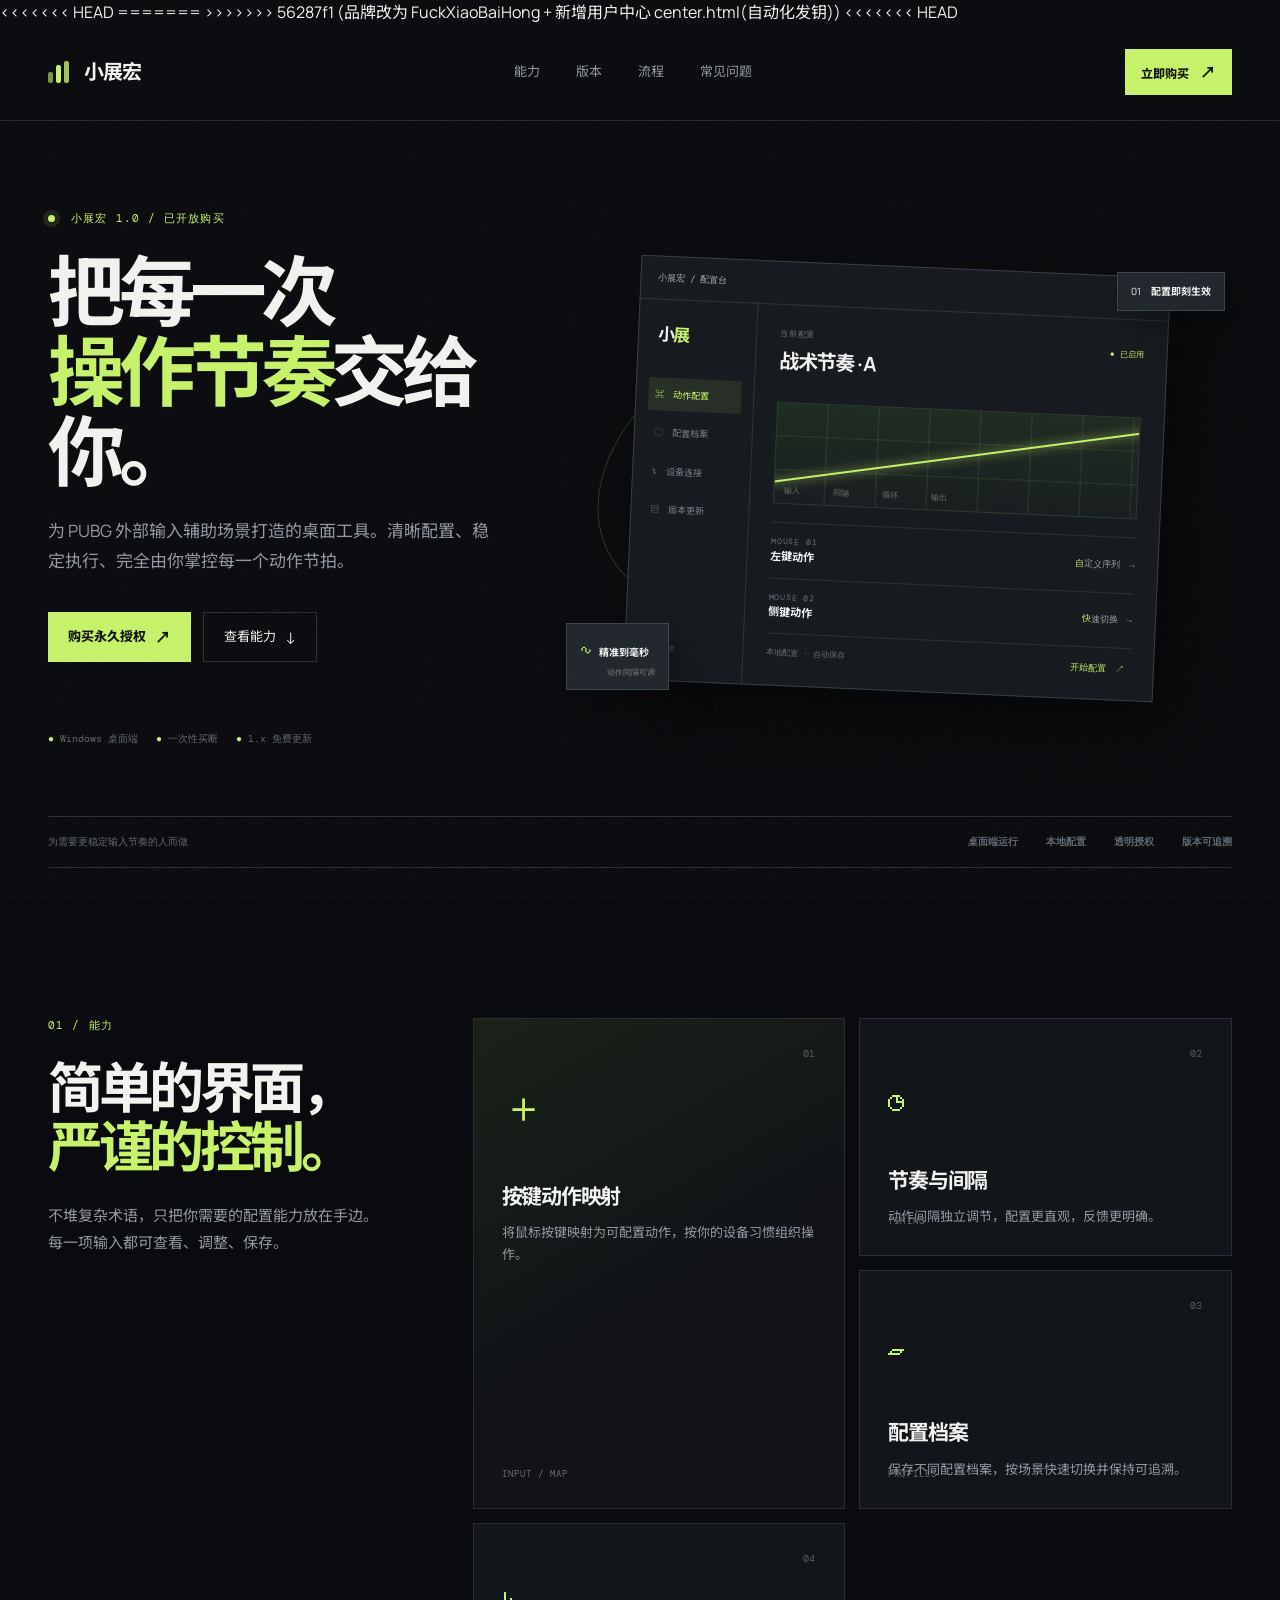
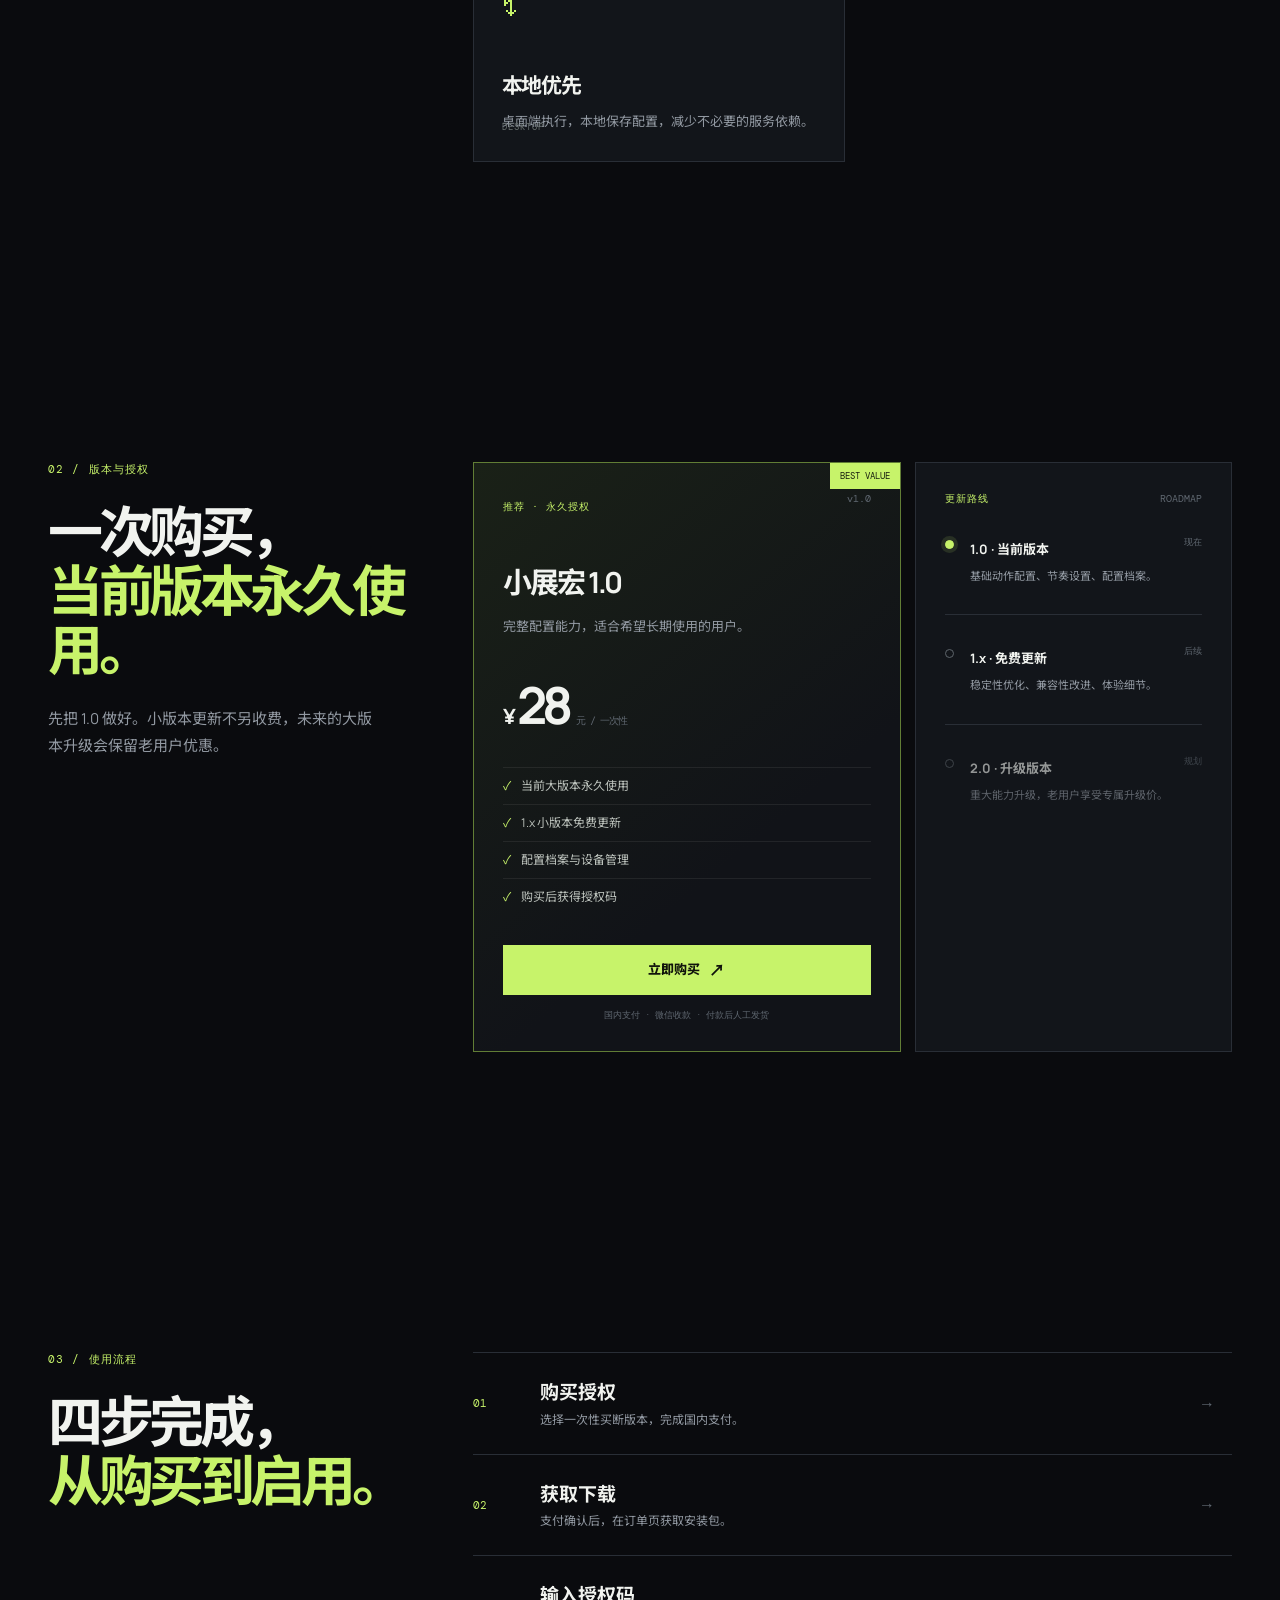
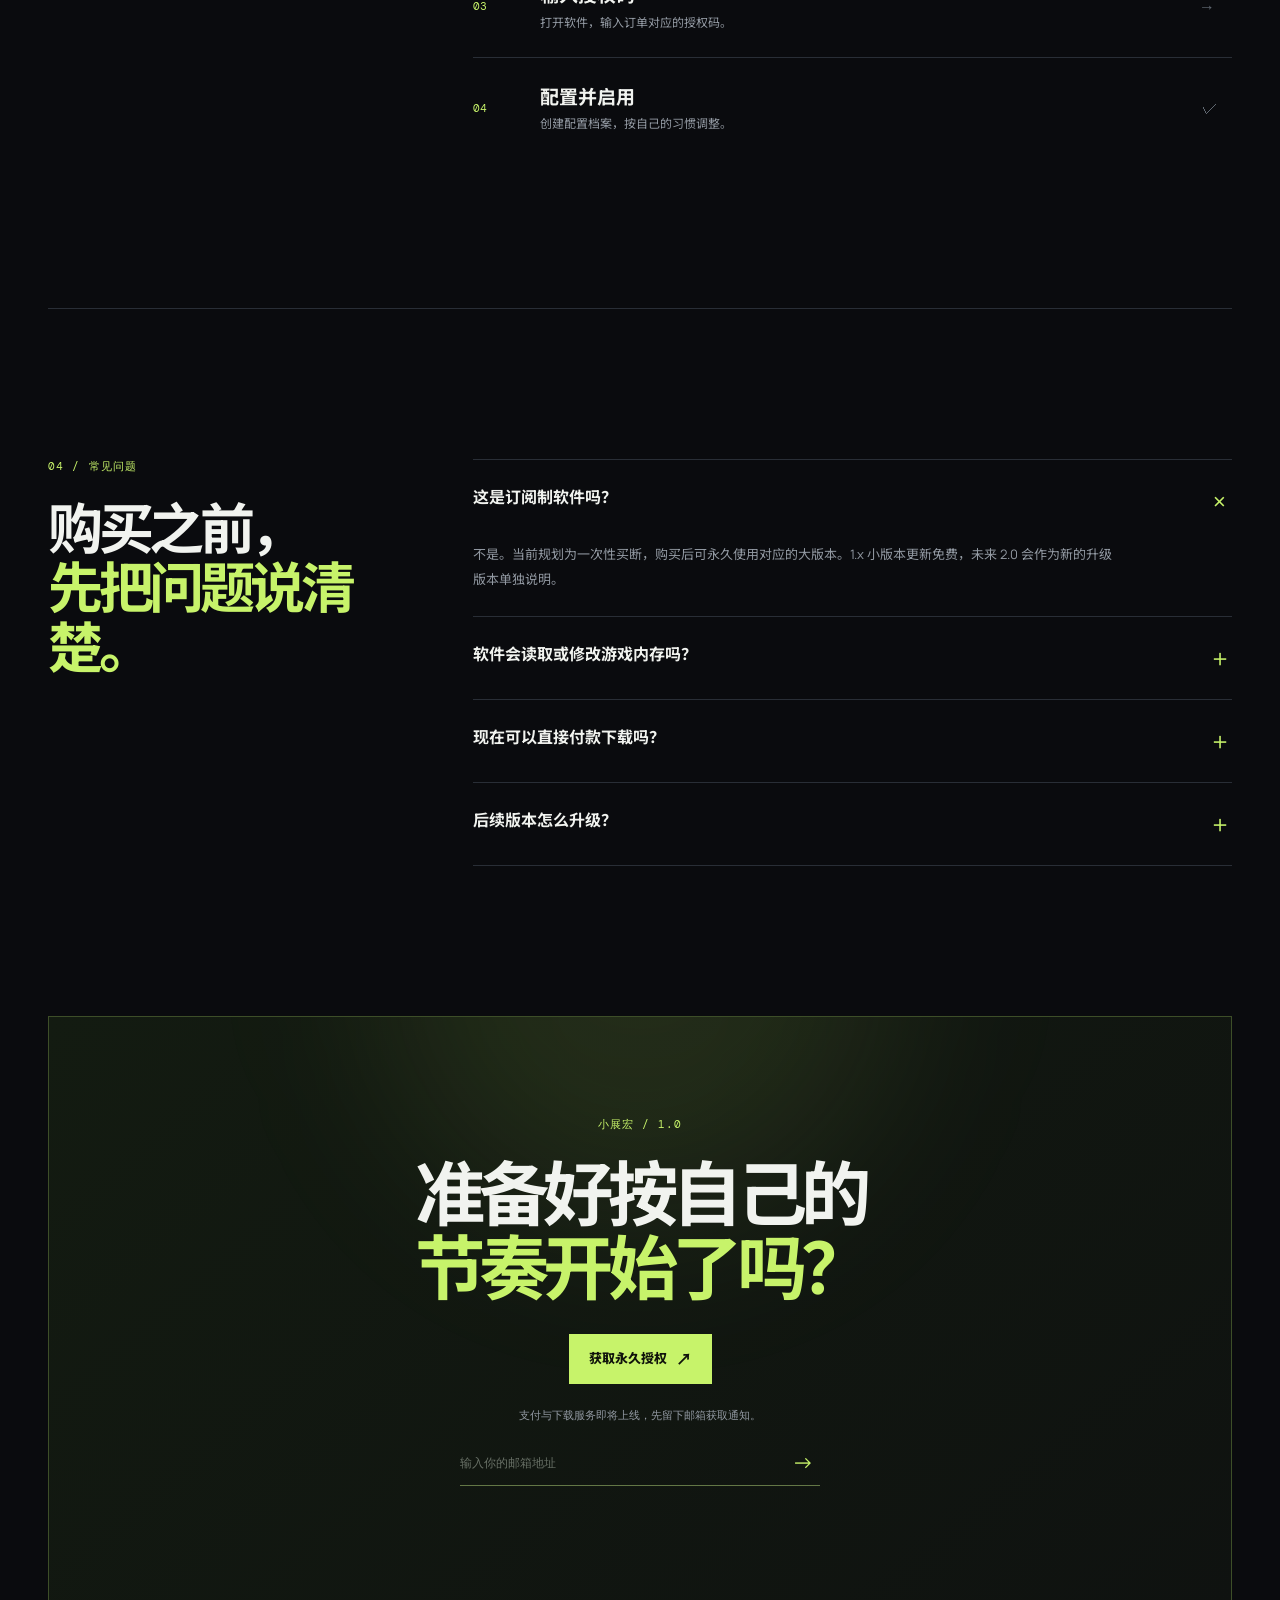
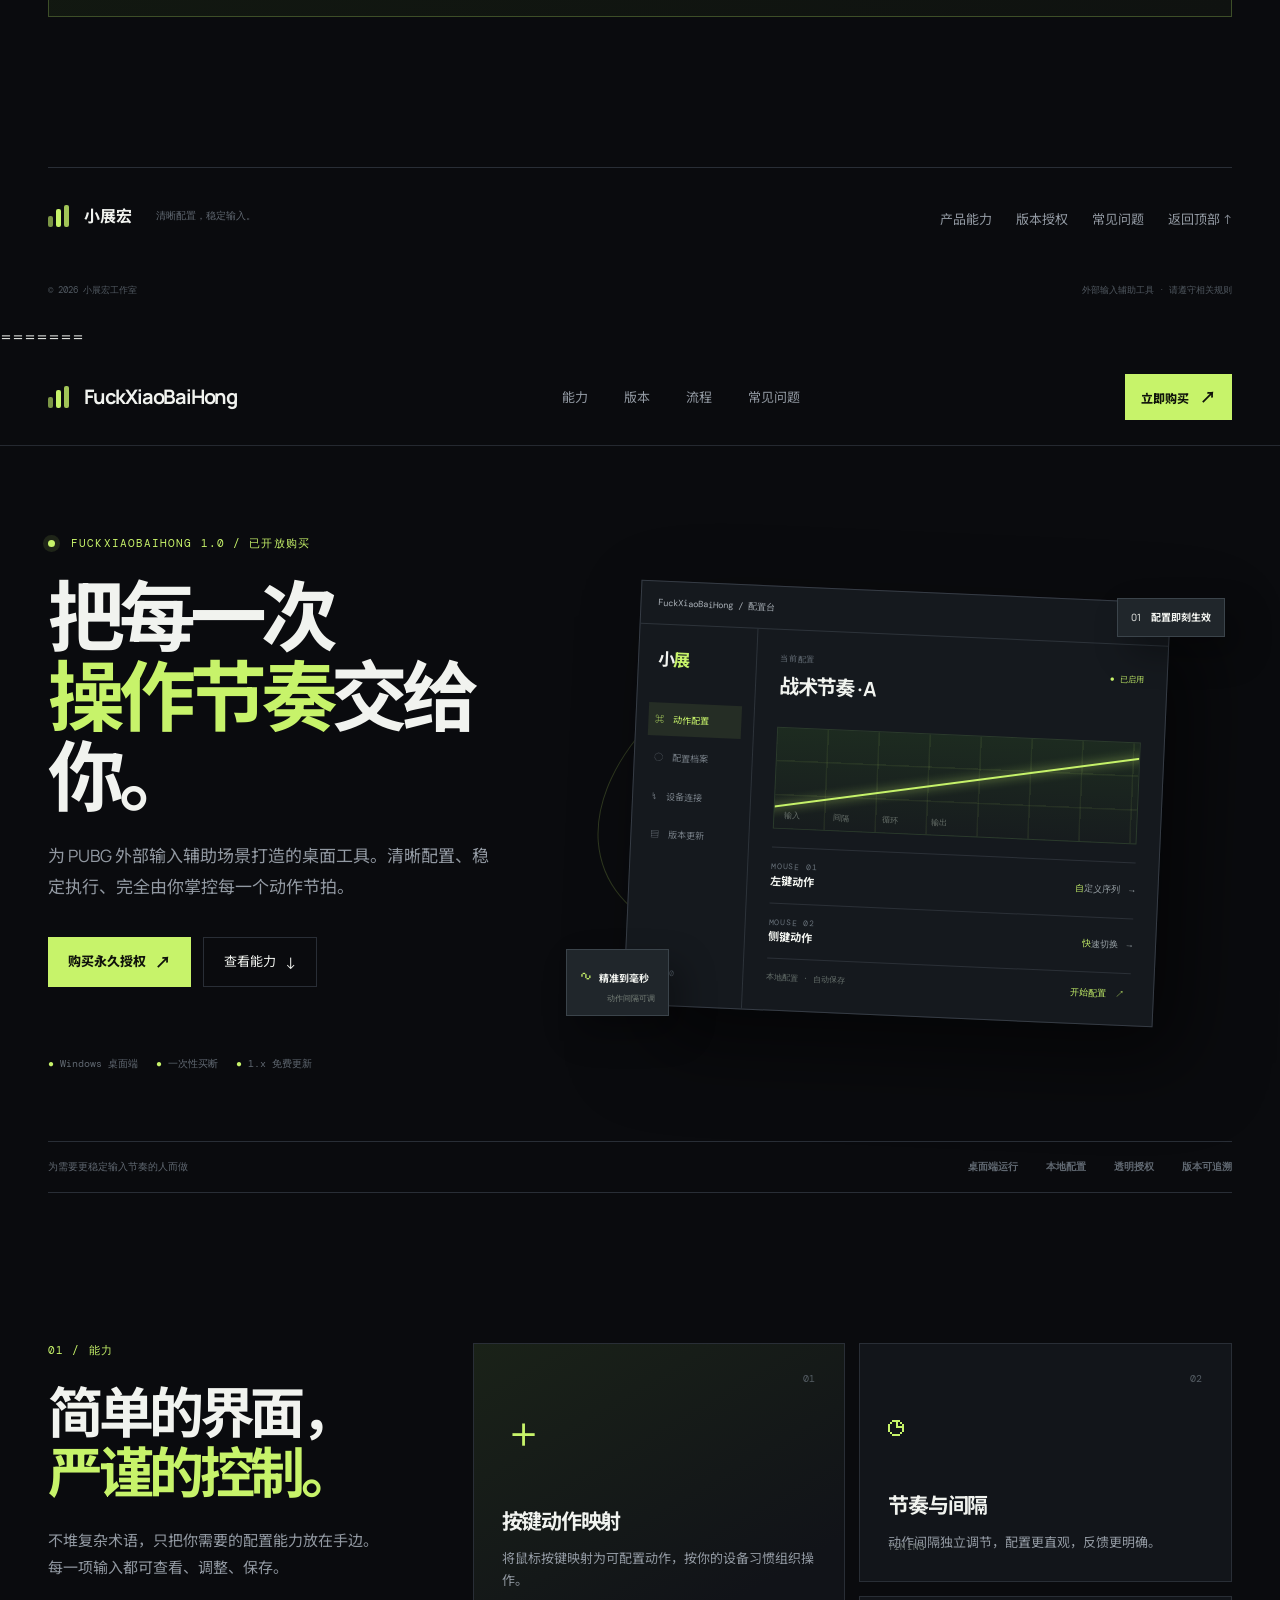
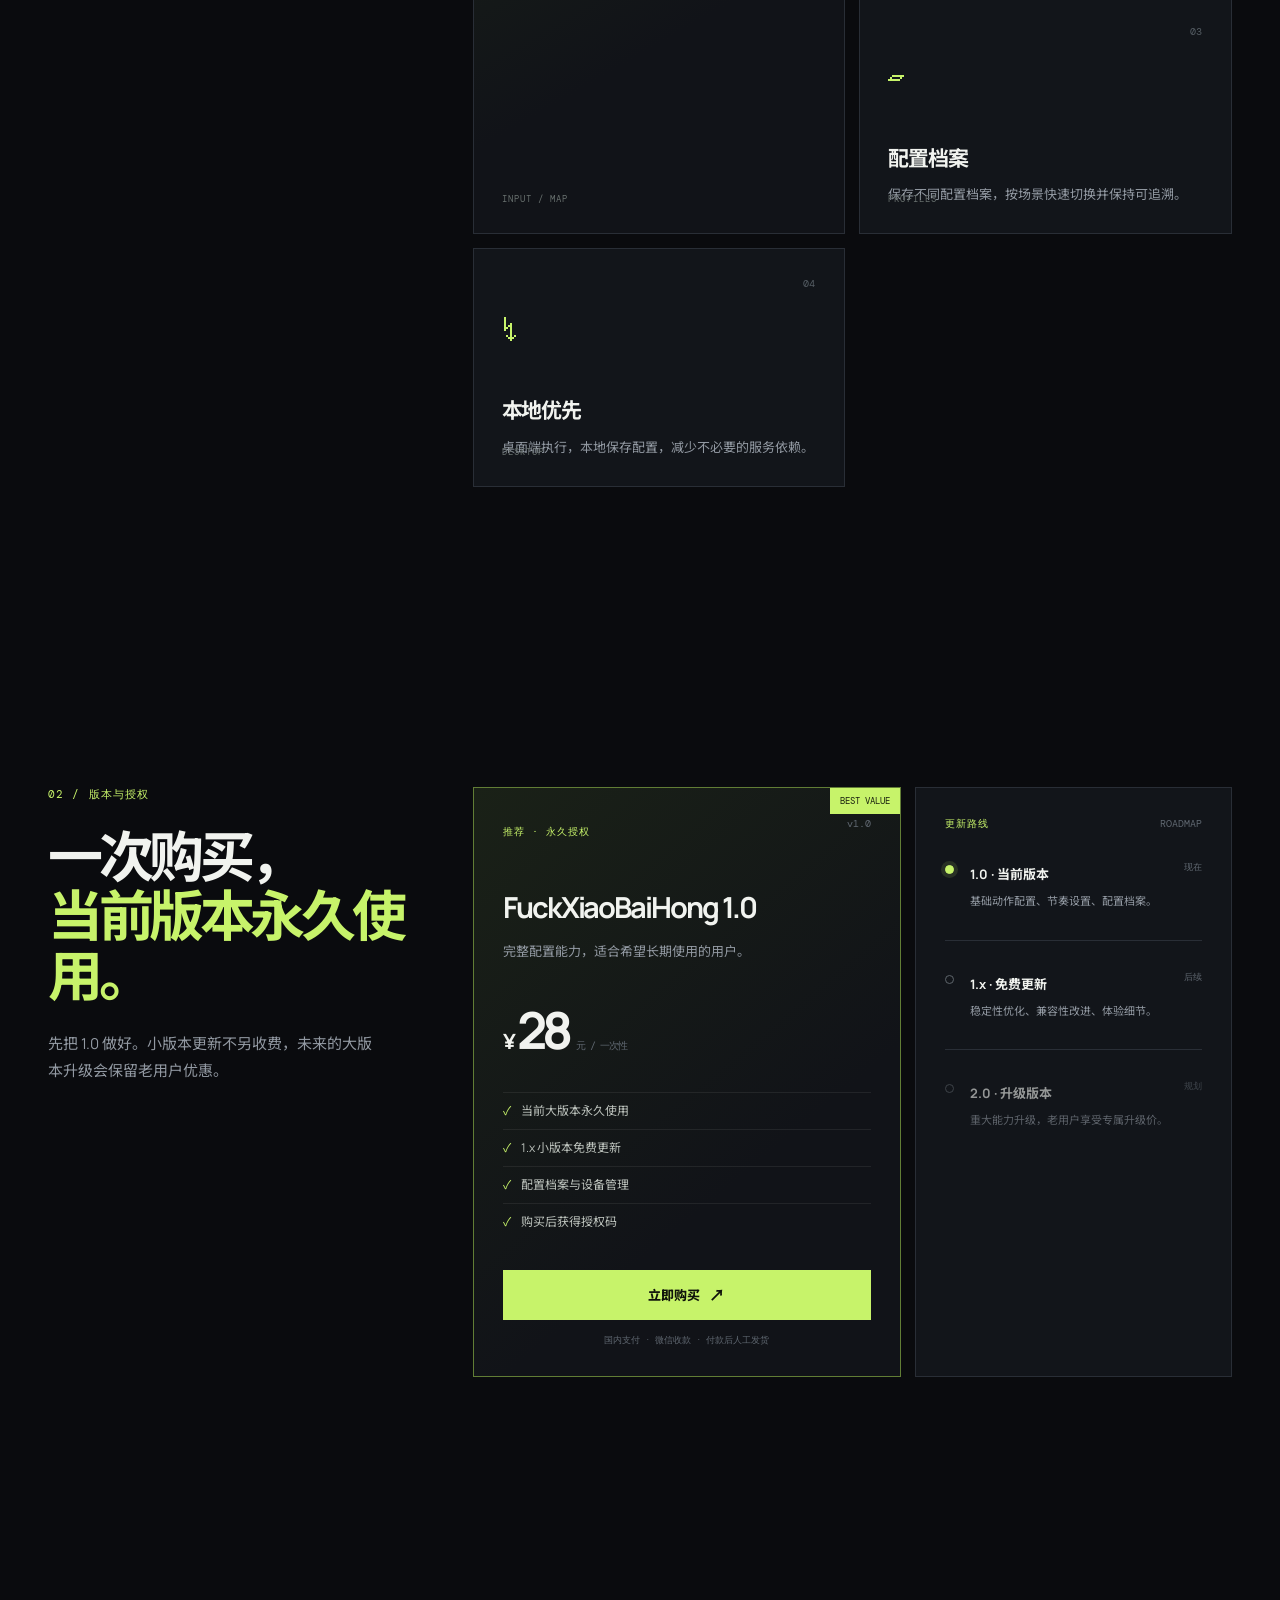
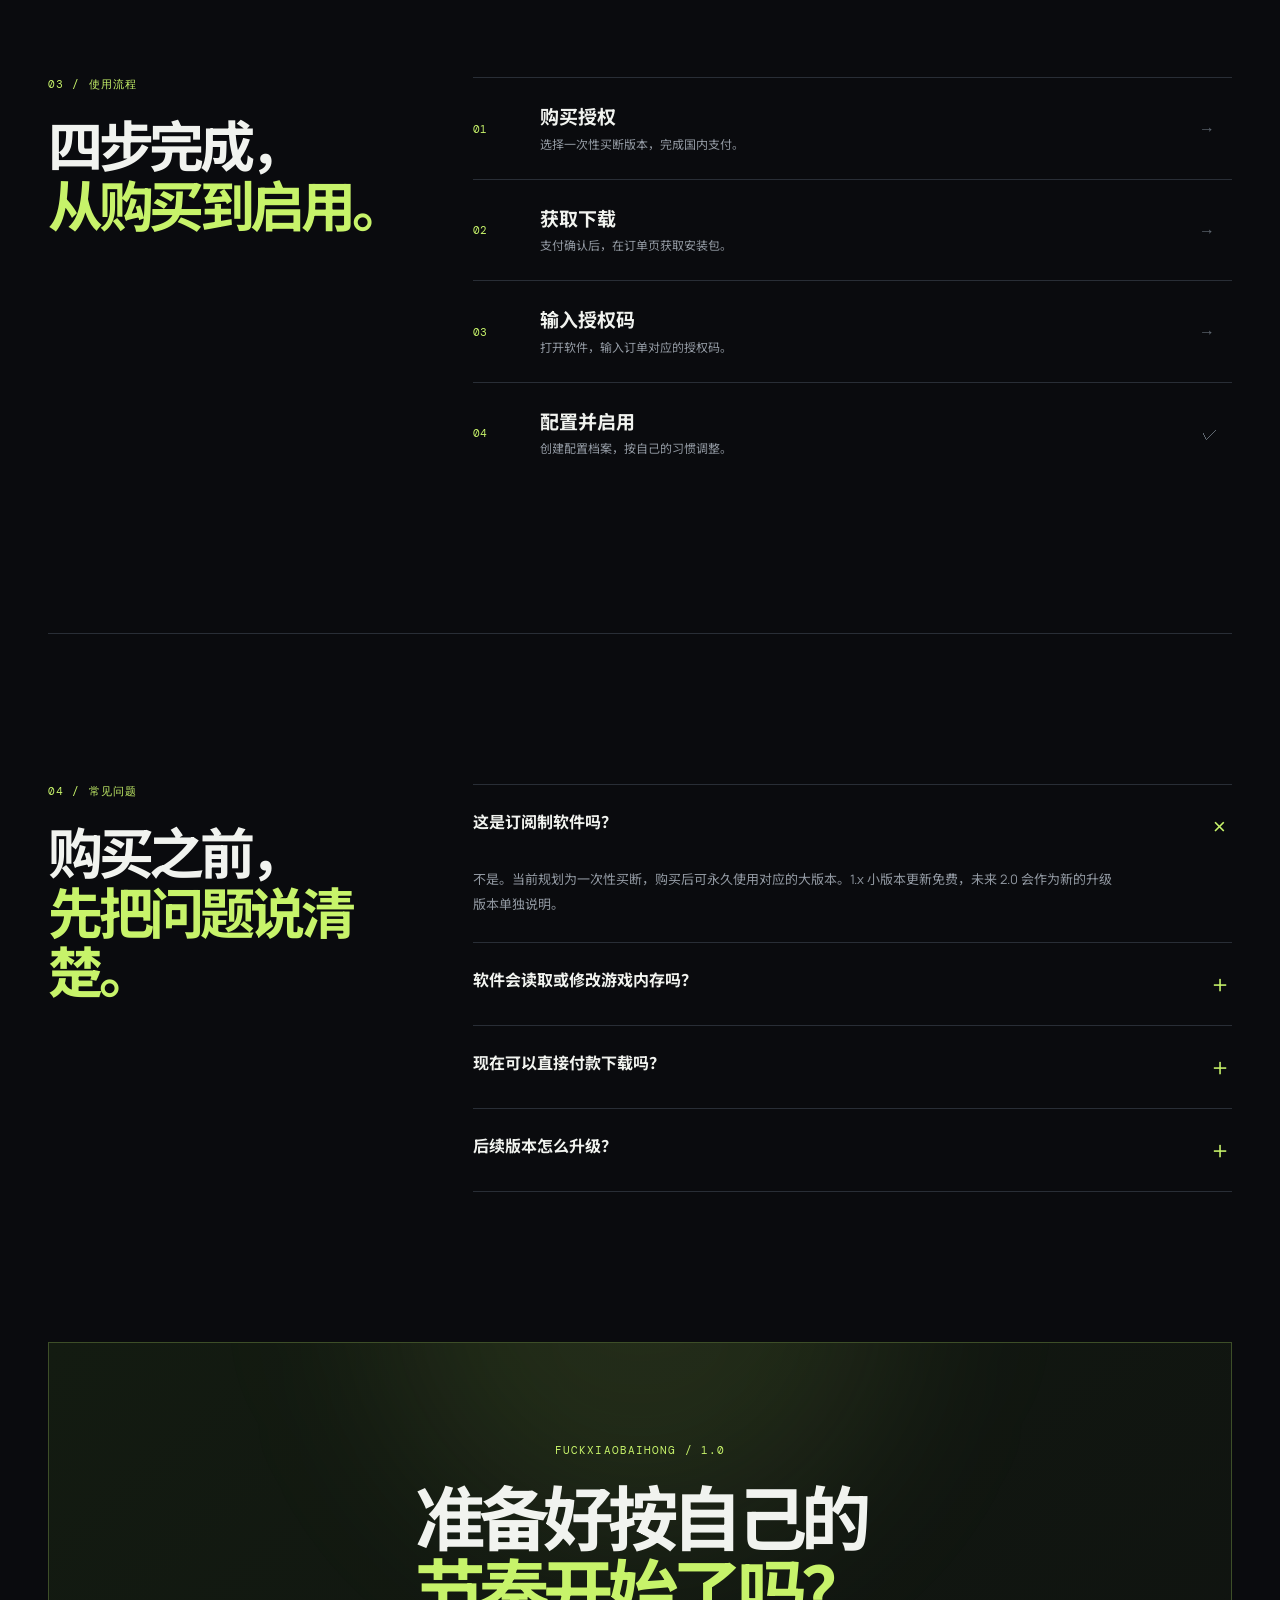
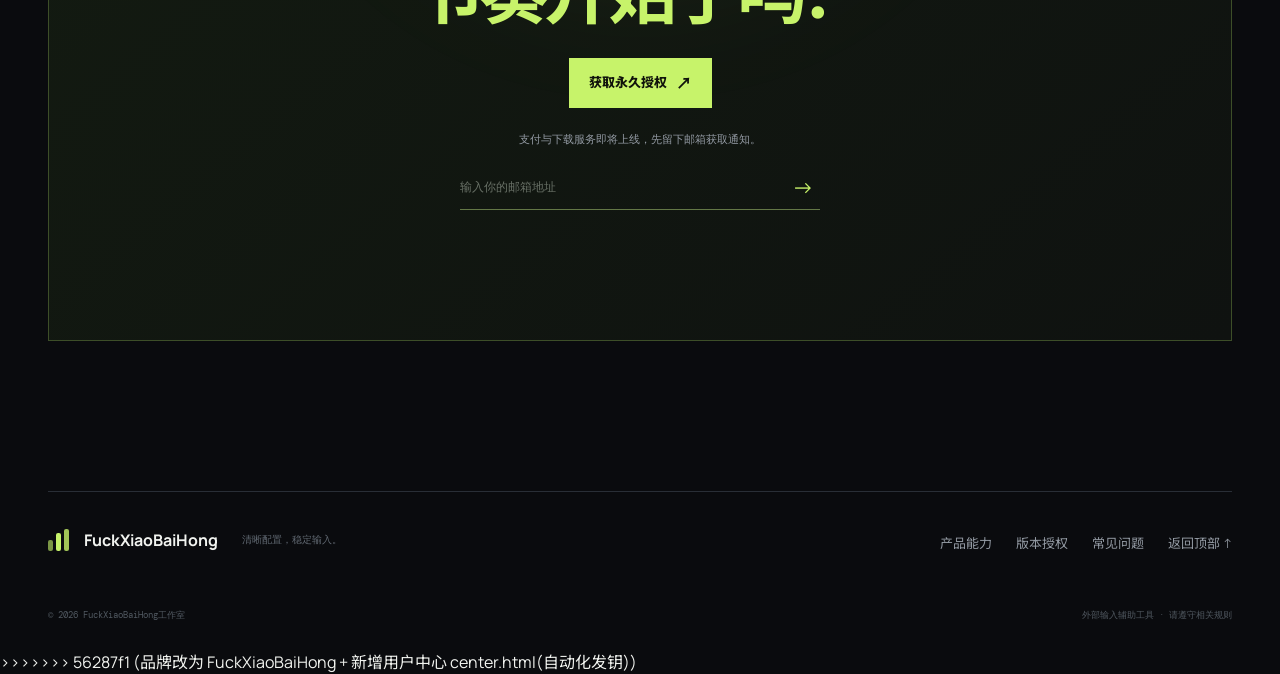
==== commit 700adb89: "品牌改为 FuckXiaoBaiHong; 新增用户中心 center.html(自动化发钥)" ====
--- a/index.html
+++ b/index.html
@@ -2,14 +2,20 @@
 <html lang="zh-CN">
 <head>
 <meta charset="UTF-8"><meta name="viewport" content="width=device-width,initial-scale=1">
+<<<<<<< HEAD
 <meta name="description" content="小展宏：为 PUBG 外部输入辅助场景打造的可配置鼠标工具。一次购买，当前大版本永久使用。">
 <title>小展宏｜外部输入辅助工具</title>
+=======
+<meta name="description" content="FuckXiaoBaiHong：为 PUBG 外部输入辅助场景打造的可配置鼠标工具。一次购买，当前大版本永久使用。">
+<title>FuckXiaoBaiHong｜外部输入辅助工具</title>
+>>>>>>> 56287f1 (品牌改为 FuckXiaoBaiHong + 新增用户中心 center.html(自动化发钥))
 <link rel="preconnect" href="https://fonts.googleapis.com"><link rel="preconnect" href="https://fonts.gstatic.com" crossorigin>
 <link href="https://fonts.googleapis.com/css2?family=DM+Mono:wght@400;500&family=Manrope:wght@400;600;700;800&family=Noto+Sans+SC:wght@400;500;700;900&display=swap" rel="stylesheet">
 <link rel="stylesheet" href="styles.css">
 </head>
 <body>
 <div class="grain" aria-hidden="true"></div>
+<<<<<<< HEAD
 <header class="header"><a class="brand" href="#top"><span class="mark"><i></i><i></i><i></i></span><b>小展宏</b></a><nav><a href="#features">能力</a><a href="#versions">版本</a><a href="#flow">流程</a><a href="#faq">常见问题</a></nav><button class="head-buy" data-buy>立即购买 <span>↗</span></button><button class="menu" aria-label="打开菜单"><i></i><i></i></button></header>
 <main id="top">
 <section class="hero wrap"><div class="hero-copy fade"><p class="eyebrow"><span class="live"></span> 小展宏 1.0 / 已开放购买</p><h1>把每一次<br><em>操作节奏</em>交给你。</h1><p class="lead">为 PUBG 外部输入辅助场景打造的桌面工具。清晰配置、稳定执行、完全由你掌控每一个动作节拍。</p><div class="actions"><button class="primary" data-buy>购买永久授权 <span>↗</span></button><a class="ghost" href="#features">查看能力 <span>↓</span></a></div><div class="meta"><span>● Windows 桌面端</span><span>● 一次性买断</span><span>● 1.x 免费更新</span></div></div>
@@ -24,4 +30,20 @@
 </main>
 <footer class="footer wrap"><div class="footer-brand"><span class="mark"><i></i><i></i><i></i></span><b>小展宏</b><small>清晰配置，稳定输入。</small></div><div class="footer-links"><a href="#features">产品能力</a><a href="#versions">版本授权</a><a href="#faq">常见问题</a><a href="#top">返回顶部 ↑</a></div><div class="footer-bottom"><span>© 2026 小展宏工作室</span><span>外部输入辅助工具 · 请遵守相关规则</span></div></footer>
 <div class="modal" aria-hidden="true"><div class="backdrop" data-close></div><div class="modal-card"><button class="close" data-close aria-label="关闭">×</button><p class="eyebrow">小展宏 / 1.0 永久授权</p><h2>扫码支付 28 元。</h2><p>请使用微信扫描下方收款码完成付款。付款后请回到微信，发送支付截图和收货微信号，确认后人工发送商品压缩包。</p><div class="qr-payment"><img src="assets/微信收款码.jpg" alt="小展宏微信收款二维码"><div><strong>¥ 28</strong><small>一次性买断 · 1.x 免费更新</small></div></div><div class="delivery-note"><b>付款后怎么收货？</b><span>在微信发送支付截图，我们核验后把“小展宏_便携版_r17.zip”发给你。</span></div><button class="primary full" data-close>我已了解，返回页面</button></div></div><script src="app.js"></script>
+=======
+<header class="header"><a class="brand" href="#top"><span class="mark"><i></i><i></i><i></i></span><b>FuckXiaoBaiHong</b></a><nav><a href="#features">能力</a><a href="#versions">版本</a><a href="#flow">流程</a><a href="#faq">常见问题</a></nav><button class="head-buy" data-buy>立即购买 <span>↗</span></button><button class="menu" aria-label="打开菜单"><i></i><i></i></button></header>
+<main id="top">
+<section class="hero wrap"><div class="hero-copy fade"><p class="eyebrow"><span class="live"></span> FuckXiaoBaiHong 1.0 / 已开放购买</p><h1>把每一次<br><em>操作节奏</em>交给你。</h1><p class="lead">为 PUBG 外部输入辅助场景打造的桌面工具。清晰配置、稳定执行、完全由你掌控每一个动作节拍。</p><div class="actions"><button class="primary" data-buy>购买永久授权 <span>↗</span></button><a class="ghost" href="#features">查看能力 <span>↓</span></a></div><div class="meta"><span>● Windows 桌面端</span><span>● 一次性买断</span><span>● 1.x 免费更新</span></div></div>
+<div class="visual fade delay"><div class="orbit one"></div><div class="orbit two"></div><div class="app-window"><div class="window-head"><span>FuckXiaoBaiHong / 配置台</span><small>● ● <b>●</b></small></div><div class="app-body"><aside><strong>小<span>展</span></strong><a class="active">⌘　动作配置</a><a>◌　配置档案</a><a>↯　设备连接</a><a>▤　版本更新</a><small>v1.0.0</small></aside><div class="app-main"><div class="panel-head"><div><small>当前配置</small><h3>战术节奏 · A</h3></div><em>● 已启用</em></div><div class="chart"><div></div><label>输入　　 间隔　　 循环　　 输出</label></div><div class="row"><div><small>MOUSE 01</small><b>左键动作</b></div><span>自定义序列　→</span></div><div class="row"><div><small>MOUSE 02</small><b>侧键动作</b></div><span>快速切换　→</span></div><footer>本地配置 · 自动保存 <button data-buy>开始配置　↗</button></footer></div></div></div><div class="float top">01　<strong>配置即刻生效</strong></div><div class="float bottom"><b>∿</b> <strong>精准到毫秒</strong><small>动作间隔可调</small></div></div></section>
+<section class="trust wrap"><span>为需要更稳定输入节奏的人而做</span><div><b>桌面端运行</b><b>本地配置</b><b>透明授权</b><b>版本可追溯</b></div></section>
+<section class="section wrap" id="features"><div class="intro fade"><p class="eyebrow">01 / 能力</p><h2>简单的界面，<br><em>严谨的控制。</em></h2><p>不堆复杂术语，只把你需要的配置能力放在手边。每一项输入都可查看、调整、保存。</p></div><div class="feature-grid fade delay"><article class="feature tall"><small>01</small><i>＋</i><h3>按键动作映射</h3><p>将鼠标按键映射为可配置动作，按你的设备习惯组织操作。</p><label>INPUT / MAP</label></article><article class="feature"><small>02</small><i>◷</i><h3>节奏与间隔</h3><p>动作间隔独立调节，配置更直观，反馈更明确。</p><label>TIMING</label></article><article class="feature"><small>03</small><i>▱</i><h3>配置档案</h3><p>保存不同配置档案，按场景快速切换并保持可追溯。</p><label>PROFILES</label></article><article class="feature"><small>04</small><i>↯</i><h3>本地优先</h3><p>桌面端执行，本地保存配置，减少不必要的服务依赖。</p><label>DESKTOP</label></article></div></section>
+
+<section class="section wrap" id="versions"><div class="intro fade"><p class="eyebrow">02 / 版本与授权</p><h2>一次购买，<br><em>当前版本永久使用。</em></h2><p>先把 1.0 做好。小版本更新不另收费，未来的大版本升级会保留老用户优惠。</p></div><div class="price-layout fade delay"><article class="price-card"><label>推荐 · 永久授权</label><small>v1.0</small><h3>FuckXiaoBaiHong 1.0</h3><p>完整配置能力，适合希望长期使用的用户。</p><div class="price">¥ <strong>28</strong><small>元 / 一次性</small></div><ul><li>当前大版本永久使用</li><li>1.x 小版本免费更新</li><li>配置档案与设备管理</li><li>购买后获得授权码</li></ul><button class="primary full" data-buy>立即购买 <span>↗</span></button><footer>国内支付 · 微信收款 · 付款后人工发货</footer></article><div class="roadmap"><div><label>更新路线</label><small>ROADMAP</small></div><article class="current"><i></i><div><b>1.0 · 当前版本</b><p>基础动作配置、节奏设置、配置档案。</p></div><span>现在</span></article><article><i></i><div><b>1.x · 免费更新</b><p>稳定性优化、兼容性改进、体验细节。</p></div><span>后续</span></article><article><i></i><div><b>2.0 · 升级版本</b><p>重大能力升级，老用户享受专属升级价。</p></div><span>规划</span></article></div></div></section>
+<section class="section wrap" id="flow"><div class="intro fade"><p class="eyebrow">03 / 使用流程</p><h2>四步完成，<br><em>从购买到启用。</em></h2></div><div class="flow-list fade delay"><article><span>01</span><div><b>购买授权</b><p>选择一次性买断版本，完成国内支付。</p></div><strong>→</strong></article><article><span>02</span><div><b>获取下载</b><p>支付确认后，在订单页获取安装包。</p></div><strong>→</strong></article><article><span>03</span><div><b>输入授权码</b><p>打开软件，输入订单对应的授权码。</p></div><strong>→</strong></article><article><span>04</span><div><b>配置并启用</b><p>创建配置档案，按自己的习惯调整。</p></div><strong>✓</strong></article></div></section>
+<section class="section wrap faq" id="faq"><div class="intro fade"><p class="eyebrow">04 / 常见问题</p><h2>购买之前，<br><em>先把问题说清楚。</em></h2></div><div class="faq-list fade delay"><details open><summary>这是订阅制软件吗？<span>＋</span></summary><p>不是。当前规划为一次性买断，购买后可永久使用对应的大版本。1.x 小版本更新免费，未来 2.0 会作为新的升级版本单独说明。</p></details><details><summary>软件会读取或修改游戏内存吗？<span>＋</span></summary><p>网站当前展示的产品设计为外部输入辅助，不读取、不修改游戏内存文件。具体使用仍需遵守 PUBG 的官方规则、服务器规则和赛事规定。</p></details><details><summary>现在可以直接付款下载吗？<span>＋</span></summary><p>这是第一版网站雏形，支付接口和真实下载中心尚未接入。下一步可以接入支付宝、微信支付的服务端订单流程。</p></details><details><summary>后续版本怎么升级？<span>＋</span></summary><p>1.x 版本内的稳定性与兼容性更新免费提供。重大功能升级会发布新的版本商品，并为已购买用户提供优惠升级路径。</p></details></div></section>
+<section class="cta wrap fade"><p class="eyebrow">FuckXiaoBaiHong / 1.0</p><h2>准备好按自己的<br><em>节奏开始了吗？</em></h2><button class="primary" data-buy>获取永久授权 <span>↗</span></button><p>支付与下载服务即将上线，先留下邮箱获取通知。</p><form><label class="sr" for="email">邮箱地址</label><input id="email" type="email" required placeholder="输入你的邮箱地址"><button aria-label="提交邮箱">→</button></form><small class="form-msg"></small></section>
+</main>
+<footer class="footer wrap"><div class="footer-brand"><span class="mark"><i></i><i></i><i></i></span><b>FuckXiaoBaiHong</b><small>清晰配置，稳定输入。</small></div><div class="footer-links"><a href="#features">产品能力</a><a href="#versions">版本授权</a><a href="#faq">常见问题</a><a href="#top">返回顶部 ↑</a></div><div class="footer-bottom"><span>© 2026 FuckXiaoBaiHong工作室</span><span>外部输入辅助工具 · 请遵守相关规则</span></div></footer>
+<div class="modal" aria-hidden="true"><div class="backdrop" data-close></div><div class="modal-card"><button class="close" data-close aria-label="关闭">×</button><p class="eyebrow">FuckXiaoBaiHong / 1.0 永久授权</p><h2>扫码支付 28 元。</h2><p>请使用微信扫描下方收款码完成付款。付款后请回到微信，发送支付截图和收货微信号，确认后人工发送商品压缩包。</p><div class="qr-payment"><img src="assets/微信收款码.jpg" alt="FuckXiaoBaiHong微信收款二维码"><div><strong>¥ 28</strong><small>一次性买断 · 1.x 免费更新</small></div></div><div class="delivery-note"><b>付款后怎么收货？</b><span>在微信发送支付截图，我们核验后把“FuckXiaoBaiHong_便携版_r17.zip”发给你。</span></div><button class="primary full" data-close>我已了解，返回页面</button></div></div><script src="app.js"></script>
+>>>>>>> 56287f1 (品牌改为 FuckXiaoBaiHong + 新增用户中心 center.html(自动化发钥))
 </body></html>
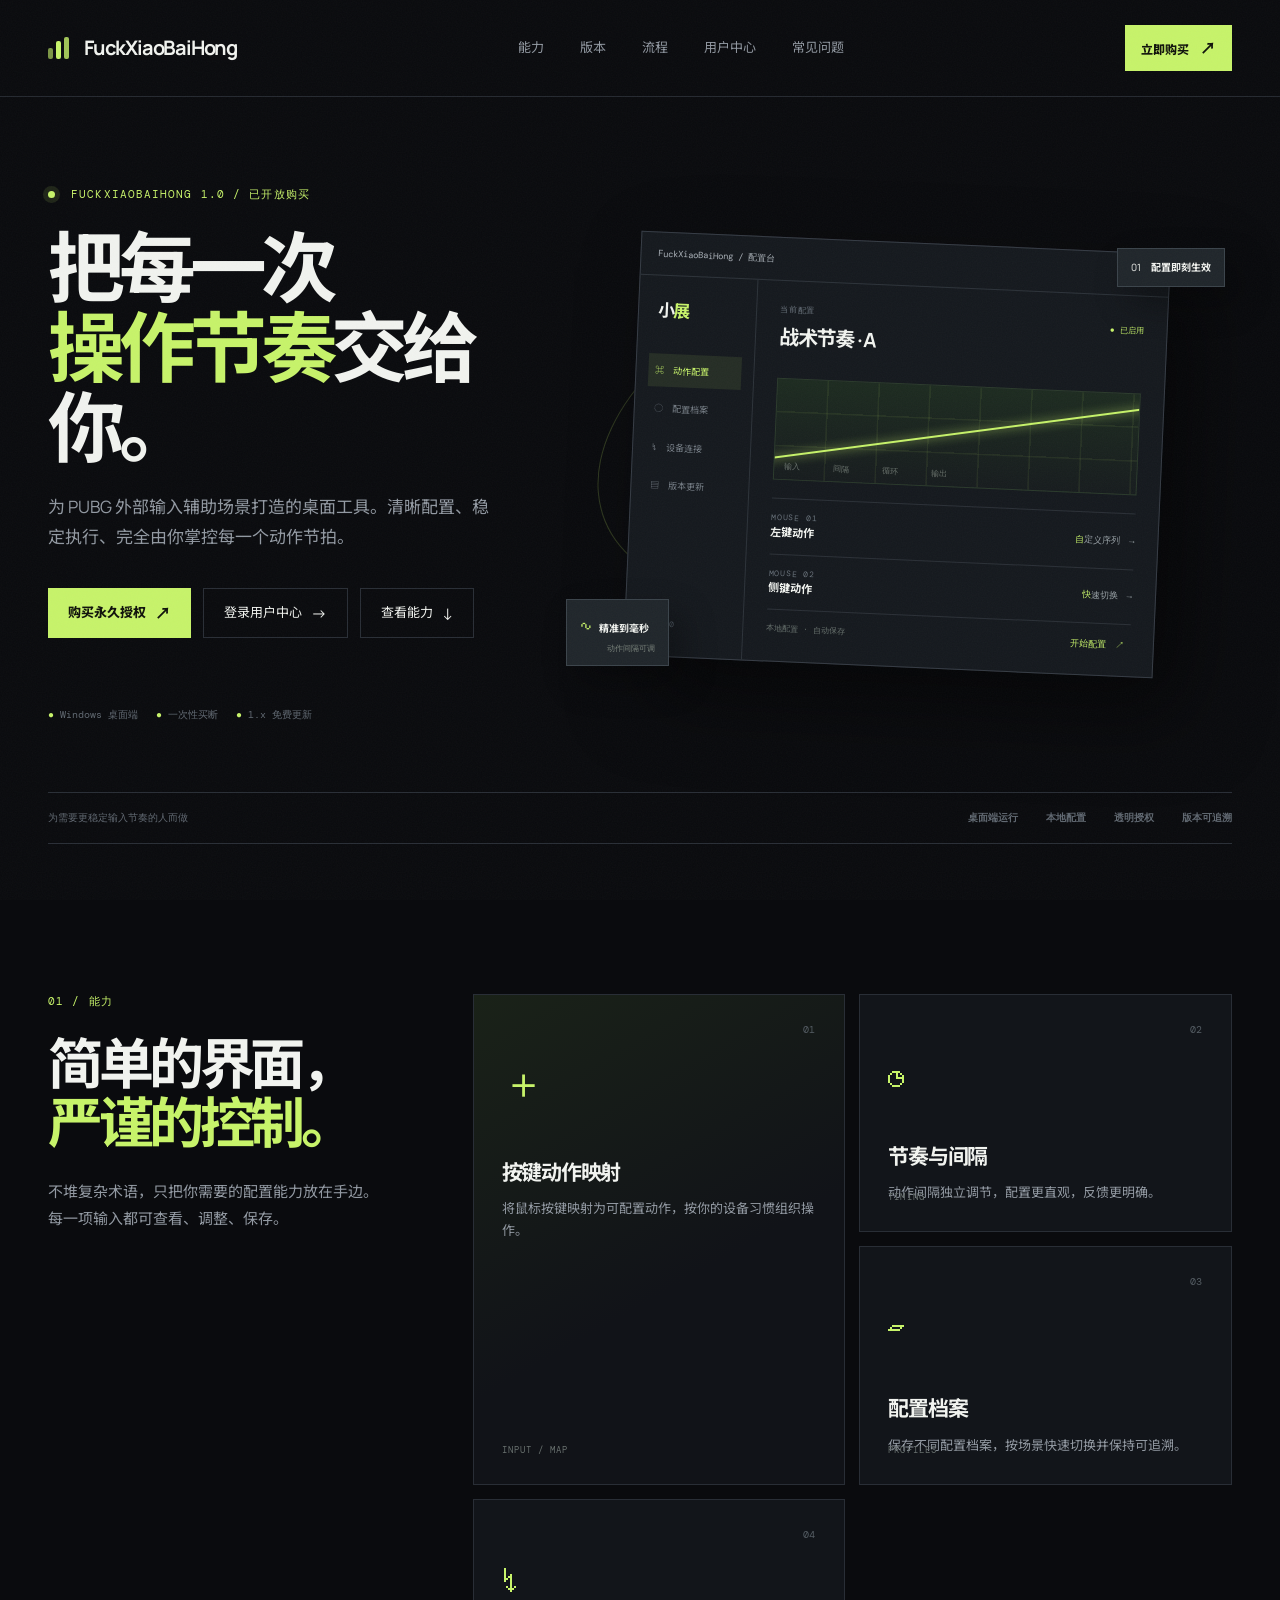
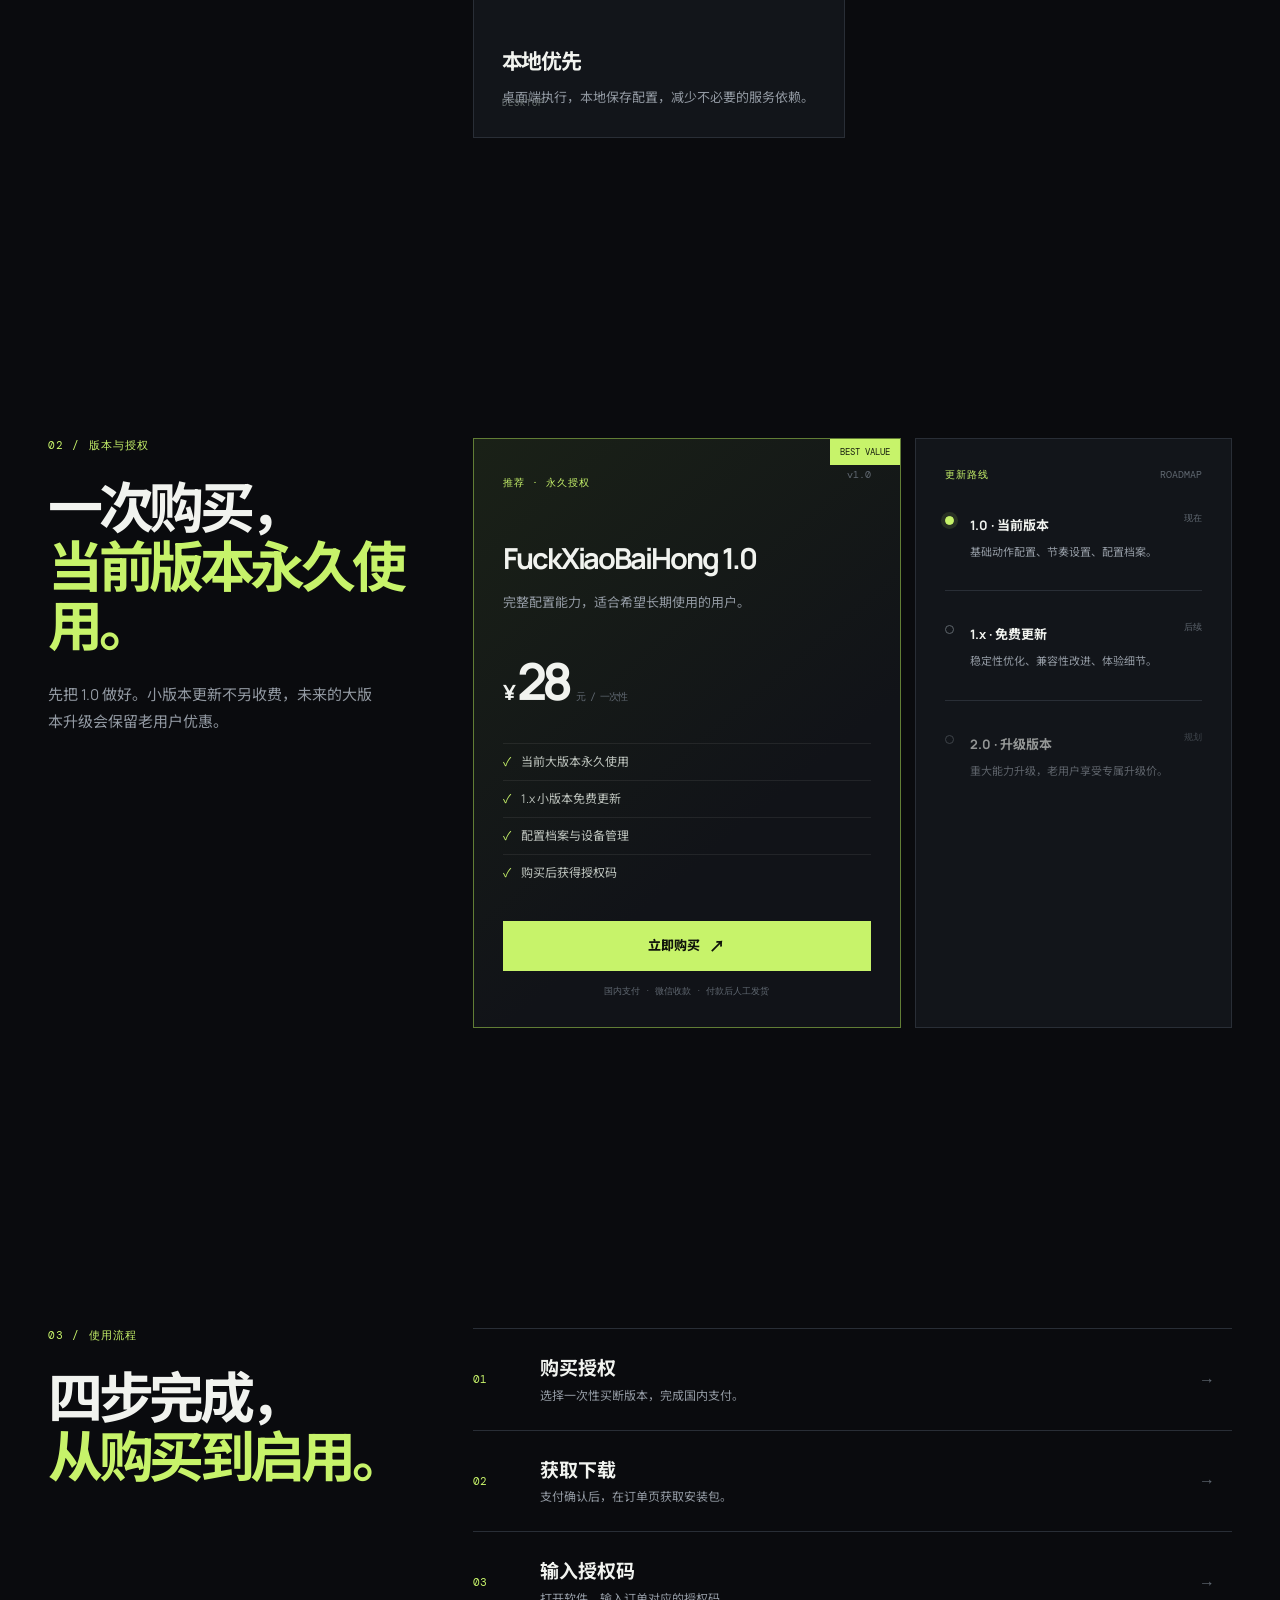
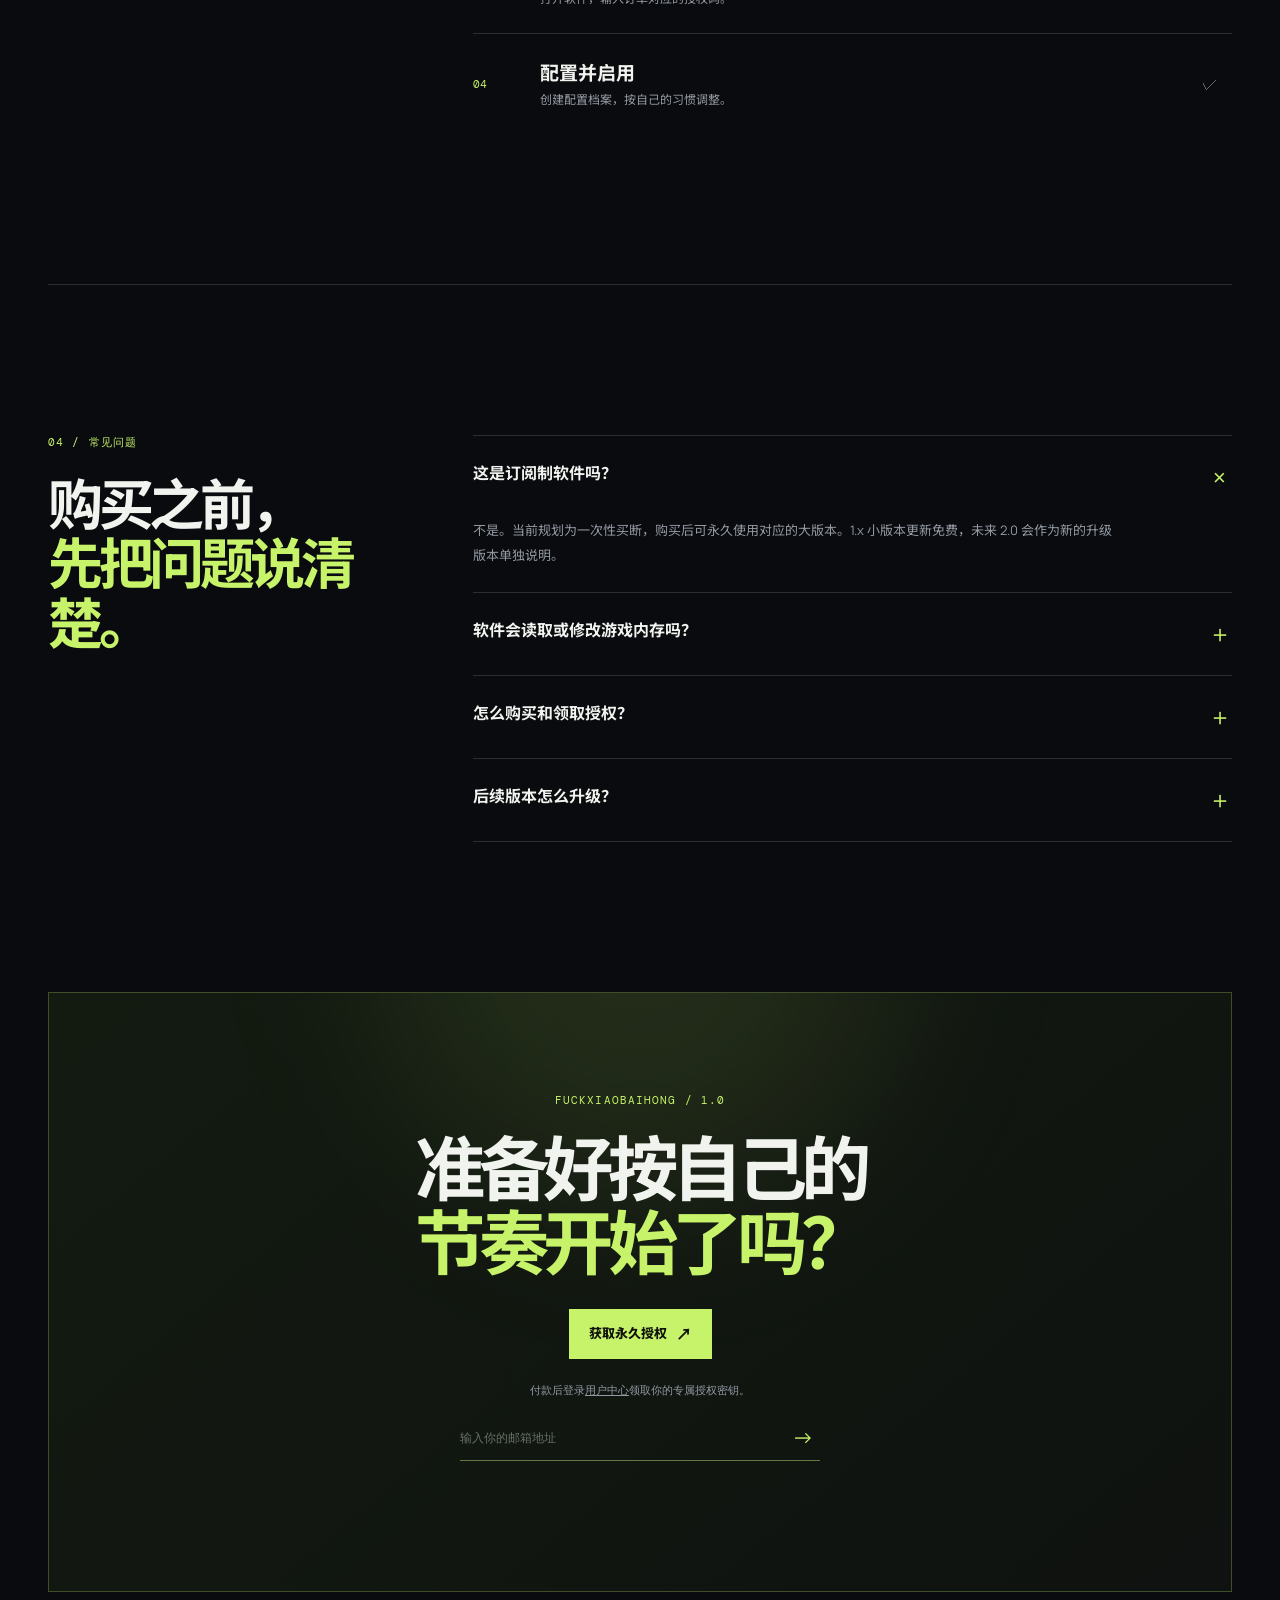
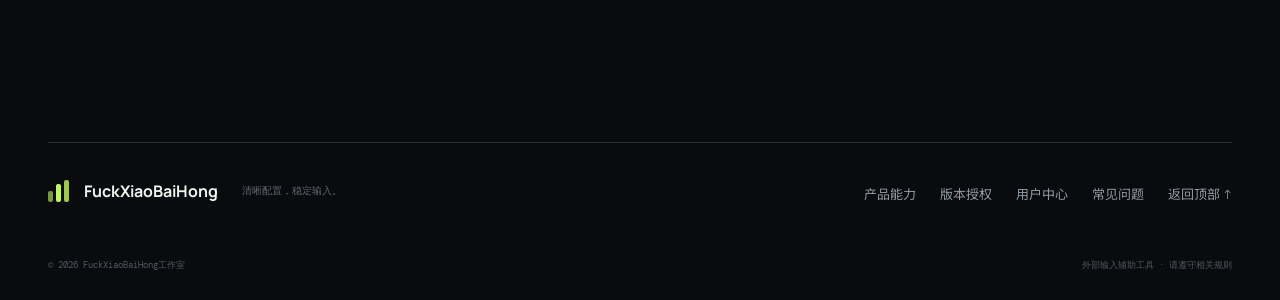
==== commit fe44bf2d: "修复冲突标记致首页重复渲染; 首页新增用户中心入口; 更新FAQ/CTA文案" ====
--- a/index.html
+++ b/index.html
@@ -2,48 +2,26 @@
 <html lang="zh-CN">
 <head>
 <meta charset="UTF-8"><meta name="viewport" content="width=device-width,initial-scale=1">
-<<<<<<< HEAD
-<meta name="description" content="小展宏：为 PUBG 外部输入辅助场景打造的可配置鼠标工具。一次购买，当前大版本永久使用。">
-<title>小展宏｜外部输入辅助工具</title>
-=======
 <meta name="description" content="FuckXiaoBaiHong：为 PUBG 外部输入辅助场景打造的可配置鼠标工具。一次购买，当前大版本永久使用。">
 <title>FuckXiaoBaiHong｜外部输入辅助工具</title>
->>>>>>> 56287f1 (品牌改为 FuckXiaoBaiHong + 新增用户中心 center.html(自动化发钥))
 <link rel="preconnect" href="https://fonts.googleapis.com"><link rel="preconnect" href="https://fonts.gstatic.com" crossorigin>
 <link href="https://fonts.googleapis.com/css2?family=DM+Mono:wght@400;500&family=Manrope:wght@400;600;700;800&family=Noto+Sans+SC:wght@400;500;700;900&display=swap" rel="stylesheet">
 <link rel="stylesheet" href="styles.css">
 </head>
 <body>
 <div class="grain" aria-hidden="true"></div>
-<<<<<<< HEAD
-<header class="header"><a class="brand" href="#top"><span class="mark"><i></i><i></i><i></i></span><b>小展宏</b></a><nav><a href="#features">能力</a><a href="#versions">版本</a><a href="#flow">流程</a><a href="#faq">常见问题</a></nav><button class="head-buy" data-buy>立即购买 <span>↗</span></button><button class="menu" aria-label="打开菜单"><i></i><i></i></button></header>
+<header class="header"><a class="brand" href="#top"><span class="mark"><i></i><i></i><i></i></span><b>FuckXiaoBaiHong</b></a><nav><a href="#features">能力</a><a href="#versions">版本</a><a href="#flow">流程</a><a href="center.html">用户中心</a><a href="#faq">常见问题</a></nav><button class="head-buy" data-buy>立即购买 <span>↗</span></button><button class="menu" aria-label="打开菜单"><i></i><i></i></button></header>
 <main id="top">
-<section class="hero wrap"><div class="hero-copy fade"><p class="eyebrow"><span class="live"></span> 小展宏 1.0 / 已开放购买</p><h1>把每一次<br><em>操作节奏</em>交给你。</h1><p class="lead">为 PUBG 外部输入辅助场景打造的桌面工具。清晰配置、稳定执行、完全由你掌控每一个动作节拍。</p><div class="actions"><button class="primary" data-buy>购买永久授权 <span>↗</span></button><a class="ghost" href="#features">查看能力 <span>↓</span></a></div><div class="meta"><span>● Windows 桌面端</span><span>● 一次性买断</span><span>● 1.x 免费更新</span></div></div>
-<div class="visual fade delay"><div class="orbit one"></div><div class="orbit two"></div><div class="app-window"><div class="window-head"><span>小展宏 / 配置台</span><small>● ● <b>●</b></small></div><div class="app-body"><aside><strong>小<span>展</span></strong><a class="active">⌘　动作配置</a><a>◌　配置档案</a><a>↯　设备连接</a><a>▤　版本更新</a><small>v1.0.0</small></aside><div class="app-main"><div class="panel-head"><div><small>当前配置</small><h3>战术节奏 · A</h3></div><em>● 已启用</em></div><div class="chart"><div></div><label>输入　　 间隔　　 循环　　 输出</label></div><div class="row"><div><small>MOUSE 01</small><b>左键动作</b></div><span>自定义序列　→</span></div><div class="row"><div><small>MOUSE 02</small><b>侧键动作</b></div><span>快速切换　→</span></div><footer>本地配置 · 自动保存 <button data-buy>开始配置　↗</button></footer></div></div></div><div class="float top">01　<strong>配置即刻生效</strong></div><div class="float bottom"><b>∿</b> <strong>精准到毫秒</strong><small>动作间隔可调</small></div></div></section>
-<section class="trust wrap"><span>为需要更稳定输入节奏的人而做</span><div><b>桌面端运行</b><b>本地配置</b><b>透明授权</b><b>版本可追溯</b></div></section>
-<section class="section wrap" id="features"><div class="intro fade"><p class="eyebrow">01 / 能力</p><h2>简单的界面，<br><em>严谨的控制。</em></h2><p>不堆复杂术语，只把你需要的配置能力放在手边。每一项输入都可查看、调整、保存。</p></div><div class="feature-grid fade delay"><article class="feature tall"><small>01</small><i>＋</i><h3>按键动作映射</h3><p>将鼠标按键映射为可配置动作，按你的设备习惯组织操作。</p><label>INPUT / MAP</label></article><article class="feature"><small>02</small><i>◷</i><h3>节奏与间隔</h3><p>动作间隔独立调节，配置更直观，反馈更明确。</p><label>TIMING</label></article><article class="feature"><small>03</small><i>▱</i><h3>配置档案</h3><p>保存不同配置档案，按场景快速切换并保持可追溯。</p><label>PROFILES</label></article><article class="feature"><small>04</small><i>↯</i><h3>本地优先</h3><p>桌面端执行，本地保存配置，减少不必要的服务依赖。</p><label>DESKTOP</label></article></div></section>
-
-<section class="section wrap" id="versions"><div class="intro fade"><p class="eyebrow">02 / 版本与授权</p><h2>一次购买，<br><em>当前版本永久使用。</em></h2><p>先把 1.0 做好。小版本更新不另收费，未来的大版本升级会保留老用户优惠。</p></div><div class="price-layout fade delay"><article class="price-card"><label>推荐 · 永久授权</label><small>v1.0</small><h3>小展宏 1.0</h3><p>完整配置能力，适合希望长期使用的用户。</p><div class="price">¥ <strong>28</strong><small>元 / 一次性</small></div><ul><li>当前大版本永久使用</li><li>1.x 小版本免费更新</li><li>配置档案与设备管理</li><li>购买后获得授权码</li></ul><button class="primary full" data-buy>立即购买 <span>↗</span></button><footer>国内支付 · 微信收款 · 付款后人工发货</footer></article><div class="roadmap"><div><label>更新路线</label><small>ROADMAP</small></div><article class="current"><i></i><div><b>1.0 · 当前版本</b><p>基础动作配置、节奏设置、配置档案。</p></div><span>现在</span></article><article><i></i><div><b>1.x · 免费更新</b><p>稳定性优化、兼容性改进、体验细节。</p></div><span>后续</span></article><article><i></i><div><b>2.0 · 升级版本</b><p>重大能力升级，老用户享受专属升级价。</p></div><span>规划</span></article></div></div></section>
-<section class="section wrap" id="flow"><div class="intro fade"><p class="eyebrow">03 / 使用流程</p><h2>四步完成，<br><em>从购买到启用。</em></h2></div><div class="flow-list fade delay"><article><span>01</span><div><b>购买授权</b><p>选择一次性买断版本，完成国内支付。</p></div><strong>→</strong></article><article><span>02</span><div><b>获取下载</b><p>支付确认后，在订单页获取安装包。</p></div><strong>→</strong></article><article><span>03</span><div><b>输入授权码</b><p>打开软件，输入订单对应的授权码。</p></div><strong>→</strong></article><article><span>04</span><div><b>配置并启用</b><p>创建配置档案，按自己的习惯调整。</p></div><strong>✓</strong></article></div></section>
-<section class="section wrap faq" id="faq"><div class="intro fade"><p class="eyebrow">04 / 常见问题</p><h2>购买之前，<br><em>先把问题说清楚。</em></h2></div><div class="faq-list fade delay"><details open><summary>这是订阅制软件吗？<span>＋</span></summary><p>不是。当前规划为一次性买断，购买后可永久使用对应的大版本。1.x 小版本更新免费，未来 2.0 会作为新的升级版本单独说明。</p></details><details><summary>软件会读取或修改游戏内存吗？<span>＋</span></summary><p>网站当前展示的产品设计为外部输入辅助，不读取、不修改游戏内存文件。具体使用仍需遵守 PUBG 的官方规则、服务器规则和赛事规定。</p></details><details><summary>现在可以直接付款下载吗？<span>＋</span></summary><p>这是第一版网站雏形，支付接口和真实下载中心尚未接入。下一步可以接入支付宝、微信支付的服务端订单流程。</p></details><details><summary>后续版本怎么升级？<span>＋</span></summary><p>1.x 版本内的稳定性与兼容性更新免费提供。重大功能升级会发布新的版本商品，并为已购买用户提供优惠升级路径。</p></details></div></section>
-<section class="cta wrap fade"><p class="eyebrow">小展宏 / 1.0</p><h2>准备好按自己的<br><em>节奏开始了吗？</em></h2><button class="primary" data-buy>获取永久授权 <span>↗</span></button><p>支付与下载服务即将上线，先留下邮箱获取通知。</p><form><label class="sr" for="email">邮箱地址</label><input id="email" type="email" required placeholder="输入你的邮箱地址"><button aria-label="提交邮箱">→</button></form><small class="form-msg"></small></section>
-</main>
-<footer class="footer wrap"><div class="footer-brand"><span class="mark"><i></i><i></i><i></i></span><b>小展宏</b><small>清晰配置，稳定输入。</small></div><div class="footer-links"><a href="#features">产品能力</a><a href="#versions">版本授权</a><a href="#faq">常见问题</a><a href="#top">返回顶部 ↑</a></div><div class="footer-bottom"><span>© 2026 小展宏工作室</span><span>外部输入辅助工具 · 请遵守相关规则</span></div></footer>
-<div class="modal" aria-hidden="true"><div class="backdrop" data-close></div><div class="modal-card"><button class="close" data-close aria-label="关闭">×</button><p class="eyebrow">小展宏 / 1.0 永久授权</p><h2>扫码支付 28 元。</h2><p>请使用微信扫描下方收款码完成付款。付款后请回到微信，发送支付截图和收货微信号，确认后人工发送商品压缩包。</p><div class="qr-payment"><img src="assets/微信收款码.jpg" alt="小展宏微信收款二维码"><div><strong>¥ 28</strong><small>一次性买断 · 1.x 免费更新</small></div></div><div class="delivery-note"><b>付款后怎么收货？</b><span>在微信发送支付截图，我们核验后把“小展宏_便携版_r17.zip”发给你。</span></div><button class="primary full" data-close>我已了解，返回页面</button></div></div><script src="app.js"></script>
-=======
-<header class="header"><a class="brand" href="#top"><span class="mark"><i></i><i></i><i></i></span><b>FuckXiaoBaiHong</b></a><nav><a href="#features">能力</a><a href="#versions">版本</a><a href="#flow">流程</a><a href="#faq">常见问题</a></nav><button class="head-buy" data-buy>立即购买 <span>↗</span></button><button class="menu" aria-label="打开菜单"><i></i><i></i></button></header>
-<main id="top">
-<section class="hero wrap"><div class="hero-copy fade"><p class="eyebrow"><span class="live"></span> FuckXiaoBaiHong 1.0 / 已开放购买</p><h1>把每一次<br><em>操作节奏</em>交给你。</h1><p class="lead">为 PUBG 外部输入辅助场景打造的桌面工具。清晰配置、稳定执行、完全由你掌控每一个动作节拍。</p><div class="actions"><button class="primary" data-buy>购买永久授权 <span>↗</span></button><a class="ghost" href="#features">查看能力 <span>↓</span></a></div><div class="meta"><span>● Windows 桌面端</span><span>● 一次性买断</span><span>● 1.x 免费更新</span></div></div>
+<section class="hero wrap"><div class="hero-copy fade"><p class="eyebrow"><span class="live"></span> FuckXiaoBaiHong 1.0 / 已开放购买</p><h1>把每一次<br><em>操作节奏</em>交给你。</h1><p class="lead">为 PUBG 外部输入辅助场景打造的桌面工具。清晰配置、稳定执行、完全由你掌控每一个动作节拍。</p><div class="actions"><button class="primary" data-buy>购买永久授权 <span>↗</span></button><a class="ghost" href="center.html">登录用户中心 <span>→</span></a><a class="ghost" href="#features">查看能力 <span>↓</span></a></div><div class="meta"><span>● Windows 桌面端</span><span>● 一次性买断</span><span>● 1.x 免费更新</span></div></div>
 <div class="visual fade delay"><div class="orbit one"></div><div class="orbit two"></div><div class="app-window"><div class="window-head"><span>FuckXiaoBaiHong / 配置台</span><small>● ● <b>●</b></small></div><div class="app-body"><aside><strong>小<span>展</span></strong><a class="active">⌘　动作配置</a><a>◌　配置档案</a><a>↯　设备连接</a><a>▤　版本更新</a><small>v1.0.0</small></aside><div class="app-main"><div class="panel-head"><div><small>当前配置</small><h3>战术节奏 · A</h3></div><em>● 已启用</em></div><div class="chart"><div></div><label>输入　　 间隔　　 循环　　 输出</label></div><div class="row"><div><small>MOUSE 01</small><b>左键动作</b></div><span>自定义序列　→</span></div><div class="row"><div><small>MOUSE 02</small><b>侧键动作</b></div><span>快速切换　→</span></div><footer>本地配置 · 自动保存 <button data-buy>开始配置　↗</button></footer></div></div></div><div class="float top">01　<strong>配置即刻生效</strong></div><div class="float bottom"><b>∿</b> <strong>精准到毫秒</strong><small>动作间隔可调</small></div></div></section>
 <section class="trust wrap"><span>为需要更稳定输入节奏的人而做</span><div><b>桌面端运行</b><b>本地配置</b><b>透明授权</b><b>版本可追溯</b></div></section>
 <section class="section wrap" id="features"><div class="intro fade"><p class="eyebrow">01 / 能力</p><h2>简单的界面，<br><em>严谨的控制。</em></h2><p>不堆复杂术语，只把你需要的配置能力放在手边。每一项输入都可查看、调整、保存。</p></div><div class="feature-grid fade delay"><article class="feature tall"><small>01</small><i>＋</i><h3>按键动作映射</h3><p>将鼠标按键映射为可配置动作，按你的设备习惯组织操作。</p><label>INPUT / MAP</label></article><article class="feature"><small>02</small><i>◷</i><h3>节奏与间隔</h3><p>动作间隔独立调节，配置更直观，反馈更明确。</p><label>TIMING</label></article><article class="feature"><small>03</small><i>▱</i><h3>配置档案</h3><p>保存不同配置档案，按场景快速切换并保持可追溯。</p><label>PROFILES</label></article><article class="feature"><small>04</small><i>↯</i><h3>本地优先</h3><p>桌面端执行，本地保存配置，减少不必要的服务依赖。</p><label>DESKTOP</label></article></div></section>
 
 <section class="section wrap" id="versions"><div class="intro fade"><p class="eyebrow">02 / 版本与授权</p><h2>一次购买，<br><em>当前版本永久使用。</em></h2><p>先把 1.0 做好。小版本更新不另收费，未来的大版本升级会保留老用户优惠。</p></div><div class="price-layout fade delay"><article class="price-card"><label>推荐 · 永久授权</label><small>v1.0</small><h3>FuckXiaoBaiHong 1.0</h3><p>完整配置能力，适合希望长期使用的用户。</p><div class="price">¥ <strong>28</strong><small>元 / 一次性</small></div><ul><li>当前大版本永久使用</li><li>1.x 小版本免费更新</li><li>配置档案与设备管理</li><li>购买后获得授权码</li></ul><button class="primary full" data-buy>立即购买 <span>↗</span></button><footer>国内支付 · 微信收款 · 付款后人工发货</footer></article><div class="roadmap"><div><label>更新路线</label><small>ROADMAP</small></div><article class="current"><i></i><div><b>1.0 · 当前版本</b><p>基础动作配置、节奏设置、配置档案。</p></div><span>现在</span></article><article><i></i><div><b>1.x · 免费更新</b><p>稳定性优化、兼容性改进、体验细节。</p></div><span>后续</span></article><article><i></i><div><b>2.0 · 升级版本</b><p>重大能力升级，老用户享受专属升级价。</p></div><span>规划</span></article></div></div></section>
 <section class="section wrap" id="flow"><div class="intro fade"><p class="eyebrow">03 / 使用流程</p><h2>四步完成，<br><em>从购买到启用。</em></h2></div><div class="flow-list fade delay"><article><span>01</span><div><b>购买授权</b><p>选择一次性买断版本，完成国内支付。</p></div><strong>→</strong></article><article><span>02</span><div><b>获取下载</b><p>支付确认后，在订单页获取安装包。</p></div><strong>→</strong></article><article><span>03</span><div><b>输入授权码</b><p>打开软件，输入订单对应的授权码。</p></div><strong>→</strong></article><article><span>04</span><div><b>配置并启用</b><p>创建配置档案，按自己的习惯调整。</p></div><strong>✓</strong></article></div></section>
-<section class="section wrap faq" id="faq"><div class="intro fade"><p class="eyebrow">04 / 常见问题</p><h2>购买之前，<br><em>先把问题说清楚。</em></h2></div><div class="faq-list fade delay"><details open><summary>这是订阅制软件吗？<span>＋</span></summary><p>不是。当前规划为一次性买断，购买后可永久使用对应的大版本。1.x 小版本更新免费，未来 2.0 会作为新的升级版本单独说明。</p></details><details><summary>软件会读取或修改游戏内存吗？<span>＋</span></summary><p>网站当前展示的产品设计为外部输入辅助，不读取、不修改游戏内存文件。具体使用仍需遵守 PUBG 的官方规则、服务器规则和赛事规定。</p></details><details><summary>现在可以直接付款下载吗？<span>＋</span></summary><p>这是第一版网站雏形，支付接口和真实下载中心尚未接入。下一步可以接入支付宝、微信支付的服务端订单流程。</p></details><details><summary>后续版本怎么升级？<span>＋</span></summary><p>1.x 版本内的稳定性与兼容性更新免费提供。重大功能升级会发布新的版本商品，并为已购买用户提供优惠升级路径。</p></details></div></section>
-<section class="cta wrap fade"><p class="eyebrow">FuckXiaoBaiHong / 1.0</p><h2>准备好按自己的<br><em>节奏开始了吗？</em></h2><button class="primary" data-buy>获取永久授权 <span>↗</span></button><p>支付与下载服务即将上线，先留下邮箱获取通知。</p><form><label class="sr" for="email">邮箱地址</label><input id="email" type="email" required placeholder="输入你的邮箱地址"><button aria-label="提交邮箱">→</button></form><small class="form-msg"></small></section>
+<section class="section wrap faq" id="faq"><div class="intro fade"><p class="eyebrow">04 / 常见问题</p><h2>购买之前，<br><em>先把问题说清楚。</em></h2></div><div class="faq-list fade delay"><details open><summary>这是订阅制软件吗？<span>＋</span></summary><p>不是。当前规划为一次性买断，购买后可永久使用对应的大版本。1.x 小版本更新免费，未来 2.0 会作为新的升级版本单独说明。</p></details><details><summary>软件会读取或修改游戏内存吗？<span>＋</span></summary><p>网站当前展示的产品设计为外部输入辅助，不读取、不修改游戏内存文件。具体使用仍需遵守 PUBG 的官方规则、服务器规则和赛事规定。</p></details><details><summary>怎么购买和领取授权？<span>＋</span></summary><p>扫码付款后联系卖家确认到账；买家注册/登录「用户中心」(右上角入口)，卖家确认后你的专属授权密钥会显示在用户中心，把密钥粘贴进软件即可激活。</p></details><details><summary>后续版本怎么升级？<span>＋</span></summary><p>1.x 版本内的稳定性与兼容性更新免费提供。重大功能升级会发布新的版本商品，并为已购买用户提供优惠升级路径。</p></details></div></section>
+<section class="cta wrap fade"><p class="eyebrow">FuckXiaoBaiHong / 1.0</p><h2>准备好按自己的<br><em>节奏开始了吗？</em></h2><button class="primary" data-buy>获取永久授权 <span>↗</span></button><p>付款后登录<a href="center.html" style="color:inherit">用户中心</a>领取你的专属授权密钥。</p><form><label class="sr" for="email">邮箱地址</label><input id="email" type="email" required placeholder="输入你的邮箱地址"><button aria-label="提交邮箱">→</button></form><small class="form-msg"></small></section>
 </main>
-<footer class="footer wrap"><div class="footer-brand"><span class="mark"><i></i><i></i><i></i></span><b>FuckXiaoBaiHong</b><small>清晰配置，稳定输入。</small></div><div class="footer-links"><a href="#features">产品能力</a><a href="#versions">版本授权</a><a href="#faq">常见问题</a><a href="#top">返回顶部 ↑</a></div><div class="footer-bottom"><span>© 2026 FuckXiaoBaiHong工作室</span><span>外部输入辅助工具 · 请遵守相关规则</span></div></footer>
+<footer class="footer wrap"><div class="footer-brand"><span class="mark"><i></i><i></i><i></i></span><b>FuckXiaoBaiHong</b><small>清晰配置，稳定输入。</small></div><div class="footer-links"><a href="#features">产品能力</a><a href="#versions">版本授权</a><a href="center.html">用户中心</a><a href="#faq">常见问题</a><a href="#top">返回顶部 ↑</a></div><div class="footer-bottom"><span>© 2026 FuckXiaoBaiHong工作室</span><span>外部输入辅助工具 · 请遵守相关规则</span></div></footer>
 <div class="modal" aria-hidden="true"><div class="backdrop" data-close></div><div class="modal-card"><button class="close" data-close aria-label="关闭">×</button><p class="eyebrow">FuckXiaoBaiHong / 1.0 永久授权</p><h2>扫码支付 28 元。</h2><p>请使用微信扫描下方收款码完成付款。付款后请回到微信，发送支付截图和收货微信号，确认后人工发送商品压缩包。</p><div class="qr-payment"><img src="assets/微信收款码.jpg" alt="FuckXiaoBaiHong微信收款二维码"><div><strong>¥ 28</strong><small>一次性买断 · 1.x 免费更新</small></div></div><div class="delivery-note"><b>付款后怎么收货？</b><span>在微信发送支付截图，我们核验后把“FuckXiaoBaiHong_便携版_r17.zip”发给你。</span></div><button class="primary full" data-close>我已了解，返回页面</button></div></div><script src="app.js"></script>
->>>>>>> 56287f1 (品牌改为 FuckXiaoBaiHong + 新增用户中心 center.html(自动化发钥))
 </body></html>
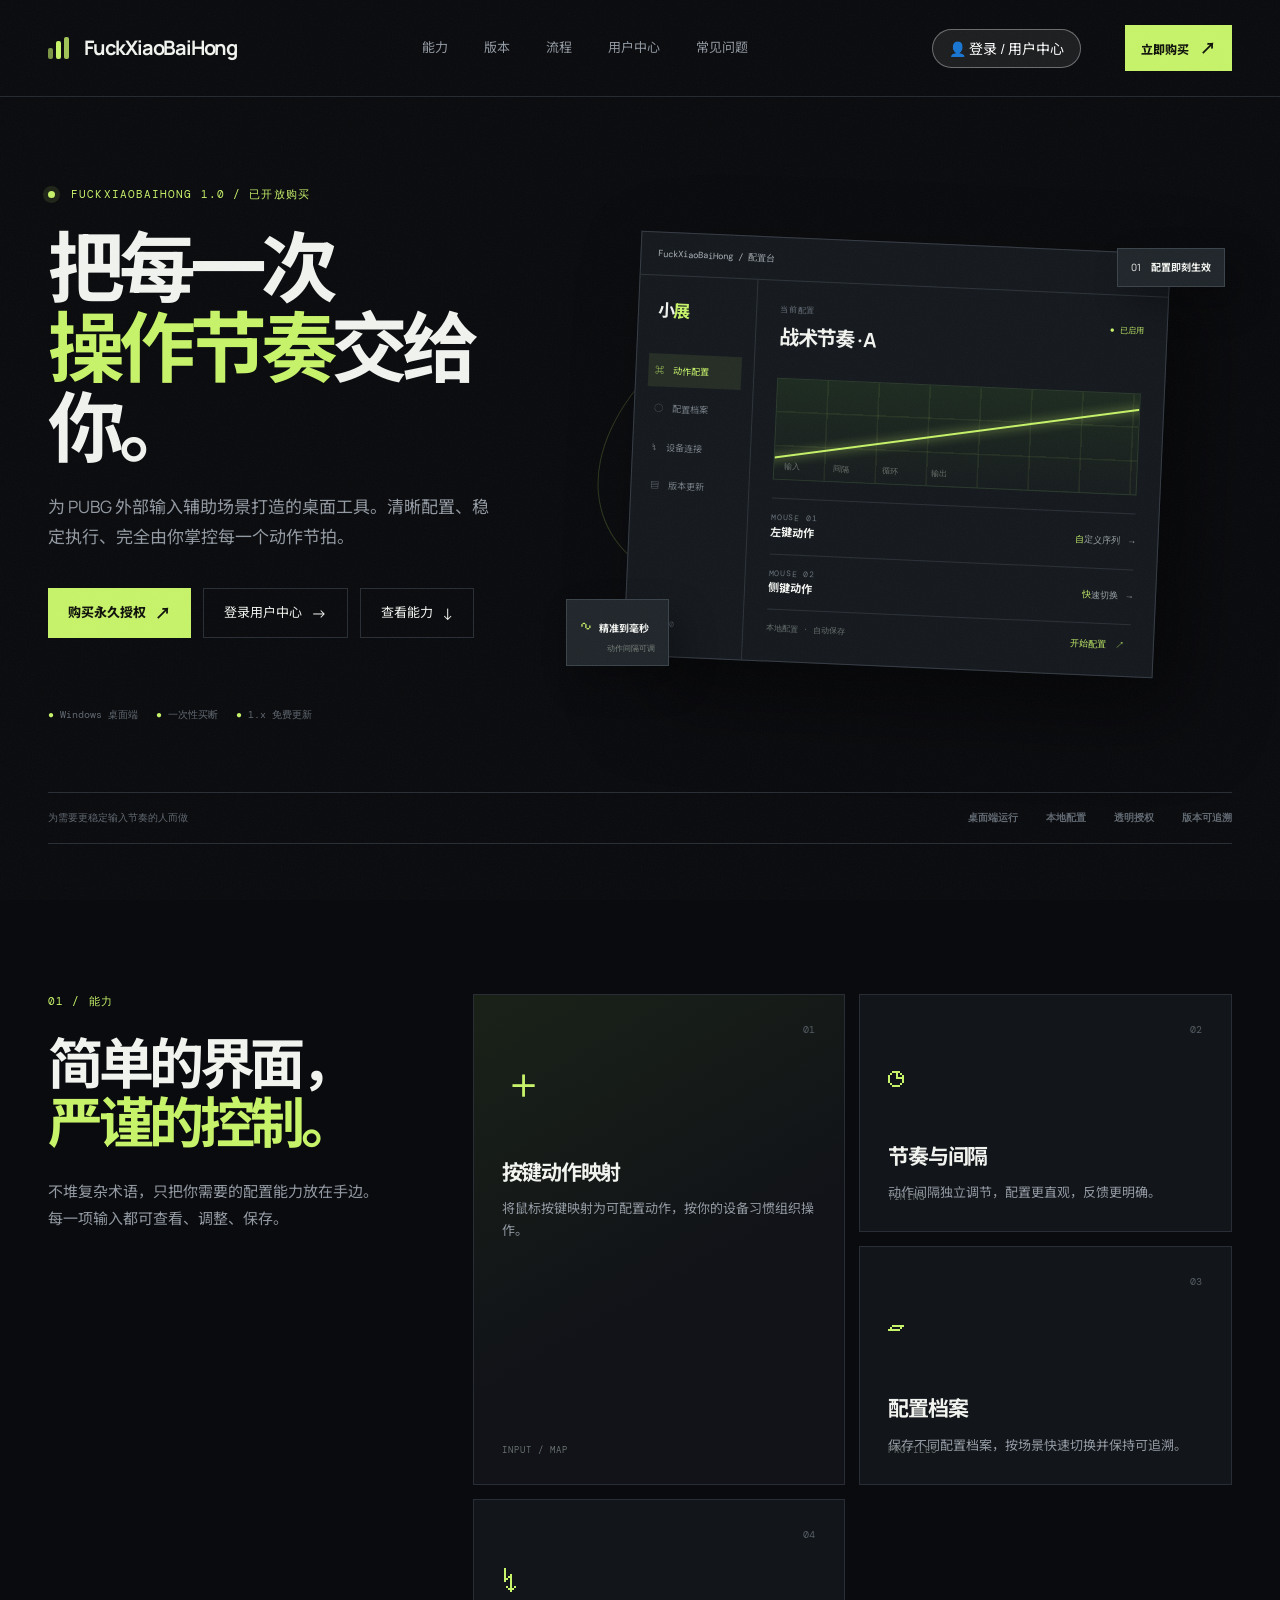
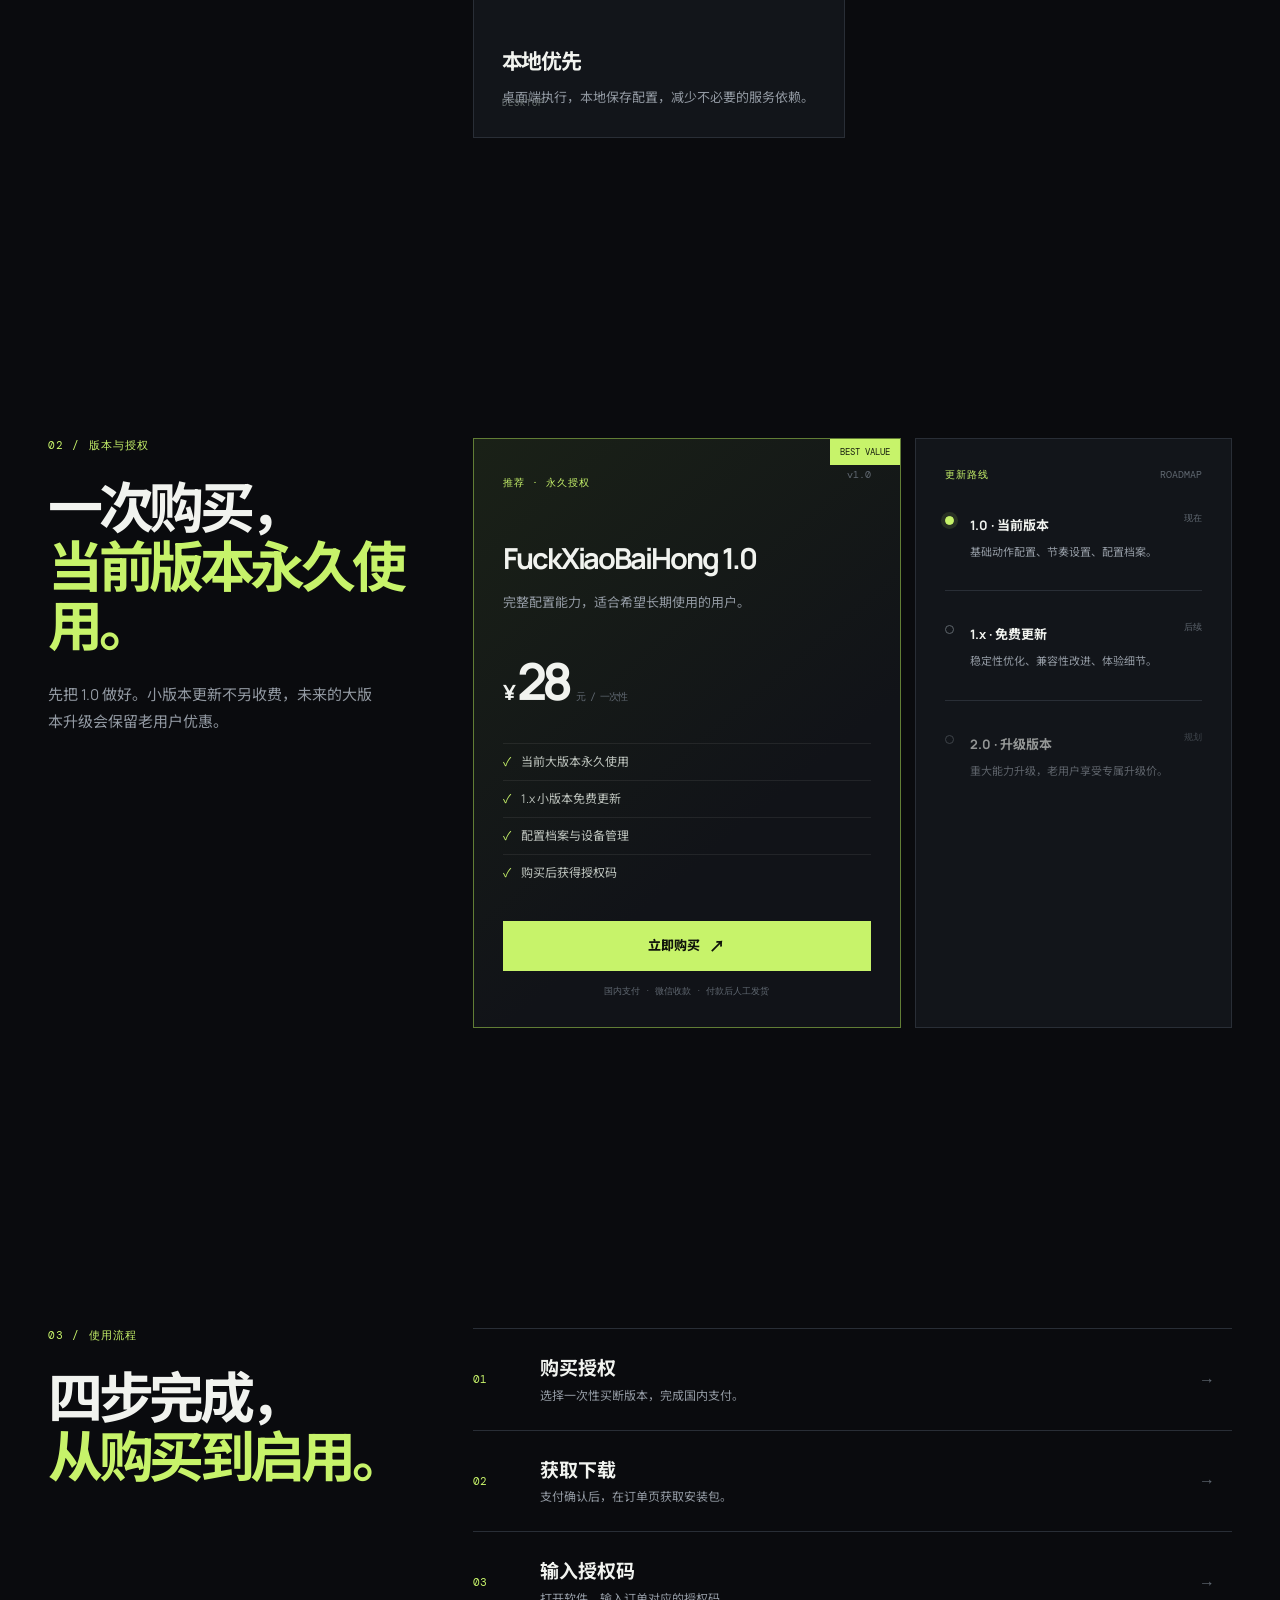
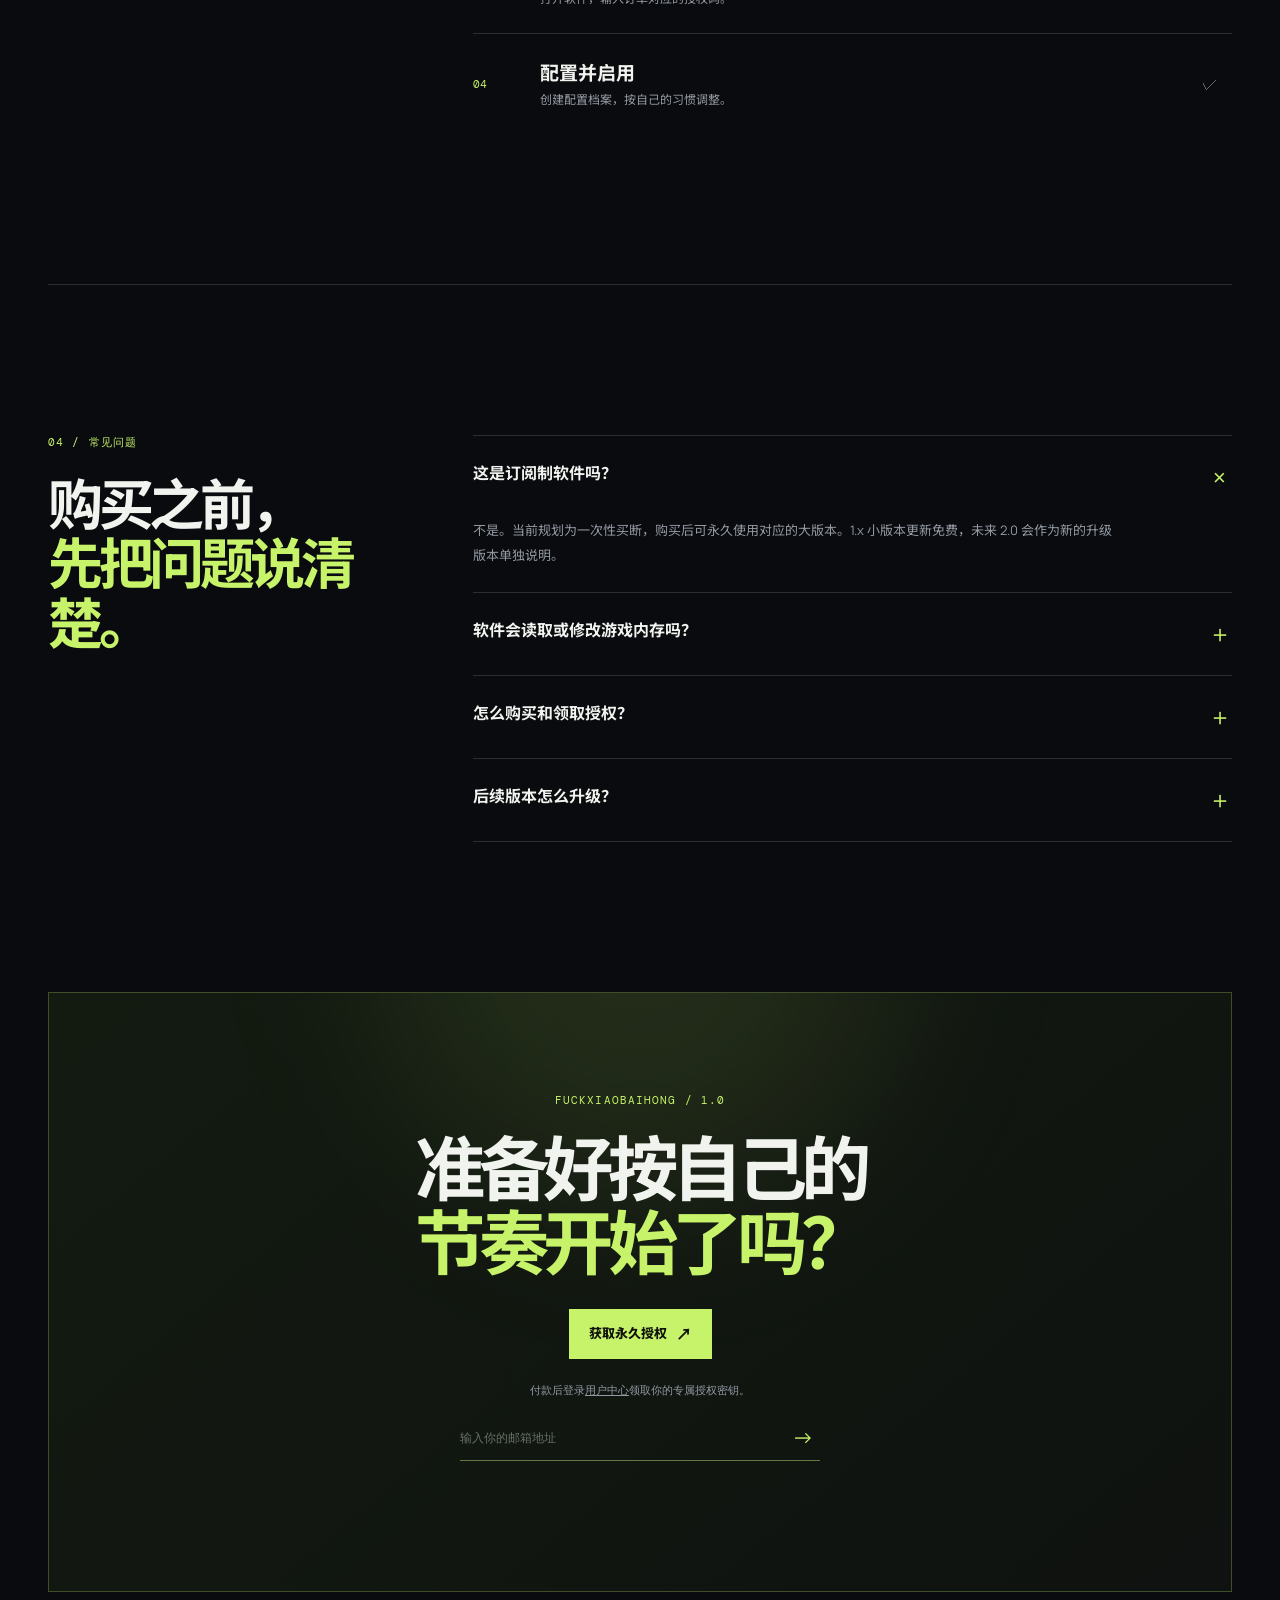
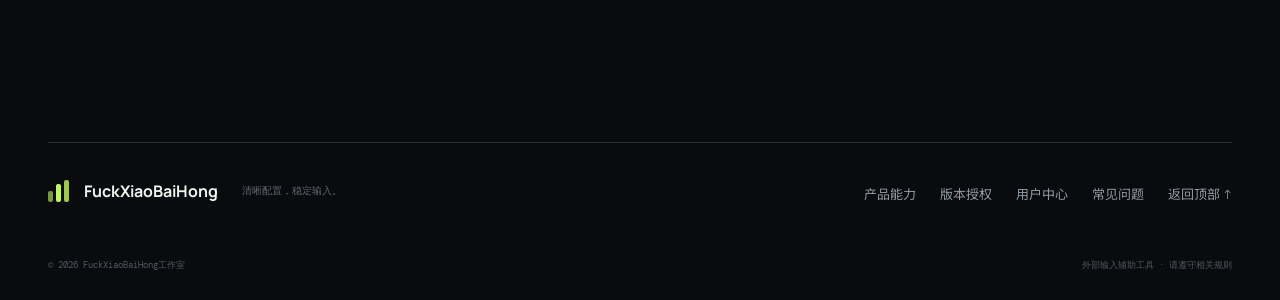
==== commit 46d4266e: "用户中心入口置顶显眼(顶部按钮+导航+hero+页脚+移动端菜单)" ====
--- a/index.html
+++ b/index.html
@@ -10,7 +10,7 @@
 </head>
 <body>
 <div class="grain" aria-hidden="true"></div>
-<header class="header"><a class="brand" href="#top"><span class="mark"><i></i><i></i><i></i></span><b>FuckXiaoBaiHong</b></a><nav><a href="#features">能力</a><a href="#versions">版本</a><a href="#flow">流程</a><a href="center.html">用户中心</a><a href="#faq">常见问题</a></nav><button class="head-buy" data-buy>立即购买 <span>↗</span></button><button class="menu" aria-label="打开菜单"><i></i><i></i></button></header>
+<header class="header"><a class="brand" href="#top"><span class="mark"><i></i><i></i><i></i></span><b>FuckXiaoBaiHong</b></a><nav><a href="#features">能力</a><a href="#versions">版本</a><a href="#flow">流程</a><a href="center.html">用户中心</a><a href="#faq">常见问题</a></nav><a class="head-login" href="center.html">👤 登录 / 用户中心</a><button class="head-buy" data-buy>立即购买 <span>↗</span></button><button class="menu" aria-label="打开菜单"><i></i><i></i></button></header>
 <main id="top">
 <section class="hero wrap"><div class="hero-copy fade"><p class="eyebrow"><span class="live"></span> FuckXiaoBaiHong 1.0 / 已开放购买</p><h1>把每一次<br><em>操作节奏</em>交给你。</h1><p class="lead">为 PUBG 外部输入辅助场景打造的桌面工具。清晰配置、稳定执行、完全由你掌控每一个动作节拍。</p><div class="actions"><button class="primary" data-buy>购买永久授权 <span>↗</span></button><a class="ghost" href="center.html">登录用户中心 <span>→</span></a><a class="ghost" href="#features">查看能力 <span>↓</span></a></div><div class="meta"><span>● Windows 桌面端</span><span>● 一次性买断</span><span>● 1.x 免费更新</span></div></div>
 <div class="visual fade delay"><div class="orbit one"></div><div class="orbit two"></div><div class="app-window"><div class="window-head"><span>FuckXiaoBaiHong / 配置台</span><small>● ● <b>●</b></small></div><div class="app-body"><aside><strong>小<span>展</span></strong><a class="active">⌘　动作配置</a><a>◌　配置档案</a><a>↯　设备连接</a><a>▤　版本更新</a><small>v1.0.0</small></aside><div class="app-main"><div class="panel-head"><div><small>当前配置</small><h3>战术节奏 · A</h3></div><em>● 已启用</em></div><div class="chart"><div></div><label>输入　　 间隔　　 循环　　 输出</label></div><div class="row"><div><small>MOUSE 01</small><b>左键动作</b></div><span>自定义序列　→</span></div><div class="row"><div><small>MOUSE 02</small><b>侧键动作</b></div><span>快速切换　→</span></div><footer>本地配置 · 自动保存 <button data-buy>开始配置　↗</button></footer></div></div></div><div class="float top">01　<strong>配置即刻生效</strong></div><div class="float bottom"><b>∿</b> <strong>精准到毫秒</strong><small>动作间隔可调</small></div></div></section>
--- a/styles.css
+++ b/styles.css
@@ -1 +1,8 @@
-:root{--bg:#0a0b0e;--surface:#12151a;--line:#292e36;--text:#f1f3ef;--muted:#9299a2;--dim:#606871;--lime:#c7f36a;--mono:'DM Mono',monospace;--sans:'Manrope','Noto Sans SC',sans-serif}*{box-sizing:border-box}html{scroll-behavior:smooth}body{margin:0;background:var(--bg);color:var(--text);font:16px/1.5 var(--sans);overflow-x:hidden}.grain{position:fixed;inset:0;pointer-events:none;z-index:9;opacity:.035;background-image:url("data:image/svg+xml,%3Csvg xmlns='http://www.w3.org/2000/svg' width='180' height='180'%3E%3Cfilter id='n'%3E%3CfeTurbulence type='fractalNoise' baseFrequency='.8' numOctaves='3'/%3E%3C/filter%3E%3Crect width='100%25' height='100%25' filter='url(%23n)'/%3E%3C/svg%3E")}.wrap{max-width:1184px;margin:0 auto}.header{max-width:1280px;margin:auto;padding:25px 48px;border-bottom:1px solid #252930;display:flex;align-items:center;gap:34px}.brand{color:var(--text);display:flex;align-items:center;gap:12px;text-decoration:none;font-size:20px;letter-spacing:-.06em}.mark{display:flex;gap:3px;align-items:end;width:24px;height:22px}.mark i{display:block;width:5px;border-radius:2px;background:var(--lime)}.mark i:nth-child(1){height:11px;opacity:.6}.mark i:nth-child(2){height:18px}.mark i:nth-child(3){height:22px;opacity:.8}.header nav{display:flex;gap:36px;margin:auto}.header nav a,.footer-links a{font-size:13px;color:var(--muted);text-decoration:none;transition:color .2s}.header nav a:hover,.footer-links a:hover{color:var(--lime)}button,.primary,.ghost{font:inherit;cursor:pointer}.head-buy,.primary{border:0;background:var(--lime);color:#10130b;font-weight:800;transition:.2s}.head-buy{padding:11px 16px;font-size:12px}.head-buy:hover,.primary:hover{background:#e0ff8c;transform:translateY(-2px);box-shadow:0 14px 30px #c7f36a22}.head-buy span,.primary span,.ghost span{font-size:16px;margin-left:9px}.menu{display:none}.hero{display:grid;grid-template-columns:5fr 7fr;gap:35px;min-height:675px;align-items:center;padding:90px 0 70px}.hero-copy{position:relative;z-index:2}.eyebrow{margin:0 0 25px;color:var(--lime);font:11px var(--mono);letter-spacing:.1em;text-transform:uppercase}.live{display:inline-block;width:7px;height:7px;margin-right:8px;border-radius:50%;background:var(--lime);box-shadow:0 0 0 5px #c7f36a1c}.hero h1,.cta h2{font-size:clamp(48px,6vw,86px);line-height:1.04;letter-spacing:-.08em;margin:0 0 25px}.hero h1 em,.intro h2 em,.statement-copy strong,.cta em{color:var(--lime);font-style:normal}.lead{max-width:450px;color:var(--muted);font-size:17px;line-height:1.8;margin:0 0 35px}.actions{display:flex;gap:12px;flex-wrap:wrap}.primary,.ghost{min-height:50px;padding:0 20px;display:inline-flex;align-items:center;justify-content:center;text-decoration:none;font-size:13px}.ghost{color:var(--text);border:1px solid var(--line);transition:.2s}.ghost:hover{border-color:var(--muted);transform:translateY(-2px)}.meta{display:flex;gap:18px;flex-wrap:wrap;color:var(--dim);font:10px var(--mono);margin-top:70px}.meta span:first-letter{color:var(--lime)}.visual{min-height:520px;position:relative;display:flex;align-items:center;justify-content:center}.app-window{position:relative;width:min(100%,530px);background:#15191e;border:1px solid #363c45;box-shadow:30px 35px 80px #0008;transform:rotate(2.5deg);z-index:2}.window-head{height:43px;padding:0 17px;border-bottom:1px solid #2d333a;display:flex;justify-content:space-between;align-items:center;color:#a9b0b7;font:9px var(--mono)}.window-head small{color:#454b51}.window-head b{color:var(--lime)}.app-body{display:grid;grid-template-columns:118px 1fr;min-height:373px}.app-body aside{padding:20px 12px;border-right:1px solid #2d333a;display:flex;flex-direction:column;gap:5px}.app-body aside strong{font-size:17px;letter-spacing:-.08em;margin:2px 7px 25px}.app-body aside strong span{color:var(--lime)}.app-body aside a{padding:10px 7px;color:#737b83;font-size:9px}.app-body aside a.active{background:#252d25;color:var(--lime)}.app-body aside small{margin-top:auto;color:#4c555e;font:8px var(--mono);padding:7px}.app-main{padding:23px}.panel-head{display:flex;justify-content:space-between;align-items:start}.panel-head small,.row small{display:block;color:#69727b;font:8px var(--mono);letter-spacing:.1em}.panel-head h3{margin:7px 0 0;font-size:20px;letter-spacing:-.06em}.panel-head em{color:var(--lime);font:8px var(--mono);font-style:normal;margin-top:6px}.chart{height:102px;margin:26px 0 18px;border:1px solid #2b3b2c;background:linear-gradient(#1d2b20,#171c1e);position:relative;overflow:hidden}.chart:after{content:'';position:absolute;inset:0;background:repeating-linear-gradient(90deg,transparent 0 49px,#c7f36a12 50px 51px),repeating-linear-gradient(0deg,transparent 0 32px,#c7f36a12 33px 34px)}.chart div{position:absolute;left:-4%;right:-4%;top:46%;height:35px;border-top:2px solid var(--lime);transform:skewY(-7deg) rotate(-3deg);filter:drop-shadow(0 0 5px var(--lime));z-index:1}.chart label{position:absolute;bottom:7px;left:10px;color:#68716b;font:8px var(--mono);z-index:2;word-spacing:12px}.row{padding:13px 0;border-top:1px solid #2b3037;display:flex;justify-content:space-between;align-items:center}.row b{display:block;font-size:11px;margin-top:2px}.row>span{color:#9aa3a8;font:9px var(--mono)}.row>span::first-letter{color:var(--lime)}.app-main footer{display:flex;justify-content:space-between;border-top:1px solid #2b3037;padding-top:13px;color:#66706c;font:8px var(--mono)}.app-main footer button{border:0;background:none;color:var(--lime);font:9px var(--mono)}.orbit{position:absolute;border:1px solid #c7f36a33;border-radius:50%;width:480px;height:300px;transform:rotate(-22deg)}.orbit.one{top:87px;left:25px}.orbit.two{top:145px;left:90px;width:350px;height:220px;border-color:#9dc8ff20}.float{position:absolute;z-index:3;background:#20262b;border:1px solid #3b444b;box-shadow:12px 16px 35px #0005;padding:11px 13px;font-size:10px}.float.top{top:54px;right:7px}.float.bottom{bottom:48px;left:4px}.float b{color:var(--lime);font:21px var(--mono);margin-right:6px}.float strong{font-size:10px}.float small{display:block;color:#778079;font:8px var(--mono);margin:4px 0 0 27px}.trust{padding:18px 0;border-top:1px solid var(--line);border-bottom:1px solid var(--line);display:flex;justify-content:space-between;color:var(--dim);font:10px var(--mono)}.trust div{display:flex;gap:28px}.section{display:grid;grid-template-columns:4fr 8fr;gap:45px;padding:150px 0}.intro h2{font-size:clamp(40px,4.3vw,63px);line-height:1.08;letter-spacing:-.08em;margin:0 0 25px}.intro>p:last-child{max-width:330px;color:var(--muted);font-size:15px;line-height:1.8}.feature-grid{display:grid;grid-template-columns:repeat(2,1fr);gap:14px}.feature{position:relative;min-height:220px;padding:28px;border:1px solid var(--line);background:var(--surface);transition:.25s}.feature:hover{border-color:#6a8037;transform:translateY(-4px)}.feature.tall{grid-row:span 2;min-height:454px;background:linear-gradient(150deg,#1a2218,#111318 58%)}.feature>small{position:absolute;top:28px;right:29px;color:#555d64;font:10px var(--mono)}.feature>i{display:block;color:var(--lime);font:32px var(--mono);font-style:normal;margin:32px 0 44px}.feature.tall>i{font-size:43px;font-weight:200}.feature h3{font-size:21px;letter-spacing:-.06em;margin:0 0 9px}.feature p{color:var(--muted);font-size:13px;line-height:1.7;margin:0}.feature label{position:absolute;bottom:28px;left:28px;color:#68706e;font:9px var(--mono);letter-spacing:.12em}.statement{border-top:1px solid var(--line);border-bottom:1px solid var(--line);grid-template-columns:3fr 6fr 3fr;padding-top:150px;padding-bottom:150px}.section-no{color:var(--dim);font:12px var(--mono)}.statement-copy h2{font-size:clamp(42px,5vw,74px);line-height:1.08;letter-spacing:-.08em;margin:0 0 30px}.statement-copy>p:not(.eyebrow){max-width:430px;color:var(--muted);font-size:16px;line-height:1.9}.statement-copy a{display:inline-block;color:var(--lime);text-decoration:none;font:12px var(--mono);margin-top:20px}.quote{border-left:1px solid var(--line);padding-left:25px;margin-top:30px}.quote>b{color:var(--lime);font:75px Georgia;line-height:.7}.quote p{font-size:20px;line-height:1.55;letter-spacing:-.05em;margin:18px 0 32px}.quote small{color:var(--dim);font:10px var(--mono)}.price-layout{display:grid;grid-template-columns:1.15fr .85fr;gap:14px}.price-card,.roadmap{padding:29px;border:1px solid var(--line);background:var(--surface)}.price-card{position:relative;border-color:#617d35;background:linear-gradient(140deg,#1a2117,#111318 65%)}.price-card:after{content:'BEST VALUE';position:absolute;right:0;top:0;padding:7px 10px;background:var(--lime);color:#19200f;font:9px var(--mono)}.price-card>label,.roadmap>div label{color:var(--lime);font:10px var(--mono);letter-spacing:.1em;text-transform:uppercase}.price-card>small,.roadmap>div small{float:right;color:var(--dim);font:10px var(--mono)}.price-card h3{font-size:29px;letter-spacing:-.07em;margin:45px 0 8px}.price-card>p{color:var(--muted);font-size:13px}.price{font-size:21px;font-weight:700;margin:30px 0 24px;letter-spacing:-.05em}.price strong{font-size:51px;letter-spacing:-.08em}.price small{font:10px var(--mono);color:var(--dim);margin-left:7px}.price-card ul{padding:0;margin:0 0 30px;list-style:none}.price-card li{padding:9px 0;border-top:1px solid #ffffff12;color:#bcc2bc;font-size:12px}.price-card li:before{content:'✓';color:var(--lime);margin-right:10px}.full{width:100%}.price-card footer{text-align:center;color:var(--dim);font:9px var(--mono);margin-top:14px}.roadmap>div{display:flex;justify-content:space-between}.roadmap article{display:grid;grid-template-columns:13px 1fr auto;gap:12px;padding:30px 0;border-bottom:1px solid var(--line)}.roadmap article:last-child{border:0}.roadmap article>i{width:9px;height:9px;border:1px solid #5e656b;border-radius:50%;margin-top:4px}.roadmap article.current>i{background:var(--lime);border-color:var(--lime);box-shadow:0 0 0 4px #c7f36a1f}.roadmap article b{font-size:13px}.roadmap article p{color:var(--muted);font-size:11px;line-height:1.6;margin:7px 0 0}.roadmap article>span{color:var(--dim);font:9px var(--mono)}.roadmap article:last-child{opacity:.58}.flow-list{display:flex;flex-direction:column}.flow-list article{display:grid;grid-template-columns:55px 1fr 30px;gap:12px;align-items:center;padding:25px 0;border-top:1px solid var(--line)}.flow-list article>span{color:var(--lime);font:11px var(--mono)}.flow-list article b{font-size:19px}.flow-list article p{color:var(--muted);font-size:12px;margin:4px 0 0}.flow-list article>strong{color:var(--dim);font:16px var(--mono);font-weight:400}.faq{border-top:1px solid var(--line)}.faq-list details{border-top:1px solid var(--line)}.faq-list details:last-child{border-bottom:1px solid var(--line)}summary{cursor:pointer;list-style:none;padding:25px 0;display:flex;justify-content:space-between;font-weight:700}summary::-webkit-details-marker{display:none}summary span{color:var(--lime);font:24px var(--mono);transition:.2s}details[open] summary span{transform:rotate(45deg)}.faq-list details p{max-width:650px;color:var(--muted);font-size:13px;line-height:1.9;margin:0 0 25px}.cta{position:relative;overflow:hidden;padding:100px 20px;margin-bottom:150px;border:1px solid #3d4e28;background:linear-gradient(140deg,#131b11,#0f1210);text-align:center}.cta:before{content:'';position:absolute;width:500px;height:500px;top:-300px;left:calc(50% - 250px);background:#c7f36a18;filter:blur(90px);border-radius:50%}.cta>*{position:relative}.cta h2{font-size:clamp(44px,5.5vw,74px);margin-bottom:30px}.cta>p:not(.eyebrow):not(.form-msg){color:var(--muted);font:11px var(--mono);margin:24px 0 18px}.cta form{max-width:360px;margin:auto;border-bottom:1px solid #637746;display:flex}.cta input{flex:1;background:none;border:0;outline:0;color:var(--text);padding:14px 0;font:12px var(--mono)}.cta input::placeholder{color:#687066}.cta form button{border:0;background:none;color:var(--lime);font-size:22px}.form-msg{display:block;min-height:20px;color:var(--lime);font:10px var(--mono);margin-top:10px}.footer{padding:36px 0 28px;border-top:1px solid var(--line)}.footer-brand{display:flex;align-items:center;gap:12px}.footer-brand small{color:var(--dim);font:10px var(--mono);margin-left:12px}.footer-links{display:flex;justify-content:flex-end;gap:24px;margin-top:-18px}.footer-bottom{display:flex;justify-content:space-between;color:#515961;font:9px var(--mono);margin-top:55px}.modal{display:none;position:fixed;inset:0;z-index:100}.modal.open{display:block}.backdrop{position:absolute;inset:0;background:#040505c7;backdrop-filter:blur(8px)}.modal-card{position:absolute;top:50%;left:50%;transform:translate(-50%,-50%);width:min(90vw,460px);padding:38px;background:#171b17;border:1px solid #617d35;box-shadow:0 30px 100px #0008}.close{position:absolute;right:15px;top:12px;background:none;border:0;color:var(--muted);font-size:28px}.modal-card h2{font-size:32px;letter-spacing:-.06em;line-height:1.1;margin:0 0 15px}.modal-card>p:not(.eyebrow){color:var(--muted);font-size:13px;line-height:1.8}.preview{display:grid;gap:5px;padding:17px;margin:27px 0;border:1px solid #35452a}.preview span,.preview small{color:var(--dim);font:9px var(--mono)}.preview strong{font-size:25px}.sr{position:absolute;width:1px;height:1px;overflow:hidden;clip:rect(0,0,0,0)}.fade{opacity:0;transform:translateY(18px);transition:.7s}.fade.visible{opacity:1;transform:none}.delay{transition-delay:.12s}@media(max-width:900px){.header{padding:20px 24px}.header nav{gap:20px}.wrap{max-width:calc(100% - 48px)}.hero{padding-top:65px}.section{padding:105px 0}.statement{grid-template-columns:2fr 7fr 3fr}.price-layout{grid-template-columns:1fr}.cta{margin-bottom:100px}.footer{max-width:calc(100% - 48px)}}@media(max-width:680px){.header{padding:18px 20px}.header nav{display:none}.menu{display:flex;flex-direction:column;gap:5px;margin-left:auto;margin-right:12px;padding:10px;background:none;border:0}.menu i{width:21px;height:1px;background:var(--text)}.head-buy{padding:10px 12px}.wrap{max-width:calc(100% - 40px)}.hero,.section,.statement{display:block}.hero{padding:66px 0 70px}.hero h1{font-size:53px}.hero-copy{margin-bottom:70px}.lead{font-size:15px}.meta{display:grid;gap:8px;margin-top:48px}.visual{min-height:410px}.app-window{width:650px;max-width:none;transform:rotate(1.5deg) scale(.82)}.orbit{transform:rotate(-22deg) scale(.75)}.float.top{top:17px;right:0}.float.bottom{bottom:20px;left:0}.trust{display:block;padding:18px 0}.trust div{gap:13px;flex-wrap:wrap;margin-top:13px;line-height:1.6}.intro{margin-bottom:50px}.intro h2{font-size:47px}.feature-grid{grid-template-columns:1fr}.feature,.feature.tall{min-height:250px;grid-row:auto}.statement{padding:100px 0}.section-no{display:block;margin-bottom:50px}.statement-copy{margin-bottom:70px}.statement-copy h2{font-size:50px}.quote{border-left:0;border-top:1px solid var(--line);padding:30px 0 0;margin:0}.flow-list,.faq-list{margin-top:40px}.flow-list article{grid-template-columns:38px 1fr 20px}.flow-list article b{font-size:17px}.cta{padding:75px 20px;margin-bottom:76px}.cta h2{font-size:50px}.footer-links{justify-content:flex-start;flex-wrap:wrap;gap:12px 20px;margin-top:30px}.footer-bottom{display:block;line-height:2.1;margin-top:32px}.footer-bottom span{display:block}.modal-card{padding:30px 24px}.modal-card h2{font-size:28px}}@media(prefers-reduced-motion:reduce){html{scroll-behavior:auto}.fade{opacity:1;transform:none;transition:none}.feature:hover,.head-buy:hover,.primary:hover,.ghost:hover{transform:none}}.qr-payment{display:grid;grid-template-columns:140px 1fr;gap:18px;align-items:center;margin:24px 0;padding:14px;background:#f4f7ef;border:1px solid #d9e8bd;color:#10130b}.qr-payment img{display:block;width:140px;height:140px;object-fit:cover}.qr-payment div{display:grid;gap:6px}.qr-payment strong{font-size:30px;letter-spacing:-.06em}.qr-payment small{font:10px var(--mono);color:#65705d}.delivery-note{display:grid;gap:6px;padding:14px 0 20px;border-top:1px solid #35452a}.delivery-note b{font-size:12px;color:var(--lime)}.delivery-note span{color:var(--muted);font-size:12px;line-height:1.7}@media(max-width:500px){.qr-payment{grid-template-columns:110px 1fr}.qr-payment img{width:110px;height:110px}}+:root{--bg:#0a0b0e;--surface:#12151a;--line:#292e36;--text:#f1f3ef;--muted:#9299a2;--dim:#606871;--lime:#c7f36a;--mono:'DM Mono',monospace;--sans:'Manrope','Noto Sans SC',sans-serif}*{box-sizing:border-box}html{scroll-behavior:smooth}body{margin:0;background:var(--bg);color:var(--text);font:16px/1.5 var(--sans);overflow-x:hidden}.grain{position:fixed;inset:0;pointer-events:none;z-index:9;opacity:.035;background-image:url("data:image/svg+xml,%3Csvg xmlns='http://www.w3.org/2000/svg' width='180' height='180'%3E%3Cfilter id='n'%3E%3CfeTurbulence type='fractalNoise' baseFrequency='.8' numOctaves='3'/%3E%3C/filter%3E%3Crect width='100%25' height='100%25' filter='url(%23n)'/%3E%3C/svg%3E")}.wrap{max-width:1184px;margin:0 auto}.header{max-width:1280px;margin:auto;padding:25px 48px;border-bottom:1px solid #252930;display:flex;align-items:center;gap:34px}.brand{color:var(--text);display:flex;align-items:center;gap:12px;text-decoration:none;font-size:20px;letter-spacing:-.06em}.mark{display:flex;gap:3px;align-items:end;width:24px;height:22px}.mark i{display:block;width:5px;border-radius:2px;background:var(--lime)}.mark i:nth-child(1){height:11px;opacity:.6}.mark i:nth-child(2){height:18px}.mark i:nth-child(3){height:22px;opacity:.8}.header nav{display:flex;gap:36px;margin:auto}.header nav a,.footer-links a{font-size:13px;color:var(--muted);text-decoration:none;transition:color .2s}.header nav a:hover,.footer-links a:hover{color:var(--lime)}button,.primary,.ghost{font:inherit;cursor:pointer}.head-buy,.primary{border:0;background:var(--lime);color:#10130b;font-weight:800;transition:.2s}.head-buy{padding:11px 16px;font-size:12px}.head-buy:hover,.primary:hover{background:#e0ff8c;transform:translateY(-2px);box-shadow:0 14px 30px #c7f36a22}.head-buy span,.primary span,.ghost span{font-size:16px;margin-left:9px}.menu{display:none}.hero{display:grid;grid-template-columns:5fr 7fr;gap:35px;min-height:675px;align-items:center;padding:90px 0 70px}.hero-copy{position:relative;z-index:2}.eyebrow{margin:0 0 25px;color:var(--lime);font:11px var(--mono);letter-spacing:.1em;text-transform:uppercase}.live{display:inline-block;width:7px;height:7px;margin-right:8px;border-radius:50%;background:var(--lime);box-shadow:0 0 0 5px #c7f36a1c}.hero h1,.cta h2{font-size:clamp(48px,6vw,86px);line-height:1.04;letter-spacing:-.08em;margin:0 0 25px}.hero h1 em,.intro h2 em,.statement-copy strong,.cta em{color:var(--lime);font-style:normal}.lead{max-width:450px;color:var(--muted);font-size:17px;line-height:1.8;margin:0 0 35px}.actions{display:flex;gap:12px;flex-wrap:wrap}.primary,.ghost{min-height:50px;padding:0 20px;display:inline-flex;align-items:center;justify-content:center;text-decoration:none;font-size:13px}.ghost{color:var(--text);border:1px solid var(--line);transition:.2s}.ghost:hover{border-color:var(--muted);transform:translateY(-2px)}.meta{display:flex;gap:18px;flex-wrap:wrap;color:var(--dim);font:10px var(--mono);margin-top:70px}.meta span:first-letter{color:var(--lime)}.visual{min-height:520px;position:relative;display:flex;align-items:center;justify-content:center}.app-window{position:relative;width:min(100%,530px);background:#15191e;border:1px solid #363c45;box-shadow:30px 35px 80px #0008;transform:rotate(2.5deg);z-index:2}.window-head{height:43px;padding:0 17px;border-bottom:1px solid #2d333a;display:flex;justify-content:space-between;align-items:center;color:#a9b0b7;font:9px var(--mono)}.window-head small{color:#454b51}.window-head b{color:var(--lime)}.app-body{display:grid;grid-template-columns:118px 1fr;min-height:373px}.app-body aside{padding:20px 12px;border-right:1px solid #2d333a;display:flex;flex-direction:column;gap:5px}.app-body aside strong{font-size:17px;letter-spacing:-.08em;margin:2px 7px 25px}.app-body aside strong span{color:var(--lime)}.app-body aside a{padding:10px 7px;color:#737b83;font-size:9px}.app-body aside a.active{background:#252d25;color:var(--lime)}.app-body aside small{margin-top:auto;color:#4c555e;font:8px var(--mono);padding:7px}.app-main{padding:23px}.panel-head{display:flex;justify-content:space-between;align-items:start}.panel-head small,.row small{display:block;color:#69727b;font:8px var(--mono);letter-spacing:.1em}.panel-head h3{margin:7px 0 0;font-size:20px;letter-spacing:-.06em}.panel-head em{color:var(--lime);font:8px var(--mono);font-style:normal;margin-top:6px}.chart{height:102px;margin:26px 0 18px;border:1px solid #2b3b2c;background:linear-gradient(#1d2b20,#171c1e);position:relative;overflow:hidden}.chart:after{content:'';position:absolute;inset:0;background:repeating-linear-gradient(90deg,transparent 0 49px,#c7f36a12 50px 51px),repeating-linear-gradient(0deg,transparent 0 32px,#c7f36a12 33px 34px)}.chart div{position:absolute;left:-4%;right:-4%;top:46%;height:35px;border-top:2px solid var(--lime);transform:skewY(-7deg) rotate(-3deg);filter:drop-shadow(0 0 5px var(--lime));z-index:1}.chart label{position:absolute;bottom:7px;left:10px;color:#68716b;font:8px var(--mono);z-index:2;word-spacing:12px}.row{padding:13px 0;border-top:1px solid #2b3037;display:flex;justify-content:space-between;align-items:center}.row b{display:block;font-size:11px;margin-top:2px}.row>span{color:#9aa3a8;font:9px var(--mono)}.row>span::first-letter{color:var(--lime)}.app-main footer{display:flex;justify-content:space-between;border-top:1px solid #2b3037;padding-top:13px;color:#66706c;font:8px var(--mono)}.app-main footer button{border:0;background:none;color:var(--lime);font:9px var(--mono)}.orbit{position:absolute;border:1px solid #c7f36a33;border-radius:50%;width:480px;height:300px;transform:rotate(-22deg)}.orbit.one{top:87px;left:25px}.orbit.two{top:145px;left:90px;width:350px;height:220px;border-color:#9dc8ff20}.float{position:absolute;z-index:3;background:#20262b;border:1px solid #3b444b;box-shadow:12px 16px 35px #0005;padding:11px 13px;font-size:10px}.float.top{top:54px;right:7px}.float.bottom{bottom:48px;left:4px}.float b{color:var(--lime);font:21px var(--mono);margin-right:6px}.float strong{font-size:10px}.float small{display:block;color:#778079;font:8px var(--mono);margin:4px 0 0 27px}.trust{padding:18px 0;border-top:1px solid var(--line);border-bottom:1px solid var(--line);display:flex;justify-content:space-between;color:var(--dim);font:10px var(--mono)}.trust div{display:flex;gap:28px}.section{display:grid;grid-template-columns:4fr 8fr;gap:45px;padding:150px 0}.intro h2{font-size:clamp(40px,4.3vw,63px);line-height:1.08;letter-spacing:-.08em;margin:0 0 25px}.intro>p:last-child{max-width:330px;color:var(--muted);font-size:15px;line-height:1.8}.feature-grid{display:grid;grid-template-columns:repeat(2,1fr);gap:14px}.feature{position:relative;min-height:220px;padding:28px;border:1px solid var(--line);background:var(--surface);transition:.25s}.feature:hover{border-color:#6a8037;transform:translateY(-4px)}.feature.tall{grid-row:span 2;min-height:454px;background:linear-gradient(150deg,#1a2218,#111318 58%)}.feature>small{position:absolute;top:28px;right:29px;color:#555d64;font:10px var(--mono)}.feature>i{display:block;color:var(--lime);font:32px var(--mono);font-style:normal;margin:32px 0 44px}.feature.tall>i{font-size:43px;font-weight:200}.feature h3{font-size:21px;letter-spacing:-.06em;margin:0 0 9px}.feature p{color:var(--muted);font-size:13px;line-height:1.7;margin:0}.feature label{position:absolute;bottom:28px;left:28px;color:#68706e;font:9px var(--mono);letter-spacing:.12em}.statement{border-top:1px solid var(--line);border-bottom:1px solid var(--line);grid-template-columns:3fr 6fr 3fr;padding-top:150px;padding-bottom:150px}.section-no{color:var(--dim);font:12px var(--mono)}.statement-copy h2{font-size:clamp(42px,5vw,74px);line-height:1.08;letter-spacing:-.08em;margin:0 0 30px}.statement-copy>p:not(.eyebrow){max-width:430px;color:var(--muted);font-size:16px;line-height:1.9}.statement-copy a{display:inline-block;color:var(--lime);text-decoration:none;font:12px var(--mono);margin-top:20px}.quote{border-left:1px solid var(--line);padding-left:25px;margin-top:30px}.quote>b{color:var(--lime);font:75px Georgia;line-height:.7}.quote p{font-size:20px;line-height:1.55;letter-spacing:-.05em;margin:18px 0 32px}.quote small{color:var(--dim);font:10px var(--mono)}.price-layout{display:grid;grid-template-columns:1.15fr .85fr;gap:14px}.price-card,.roadmap{padding:29px;border:1px solid var(--line);background:var(--surface)}.price-card{position:relative;border-color:#617d35;background:linear-gradient(140deg,#1a2117,#111318 65%)}.price-card:after{content:'BEST VALUE';position:absolute;right:0;top:0;padding:7px 10px;background:var(--lime);color:#19200f;font:9px var(--mono)}.price-card>label,.roadmap>div label{color:var(--lime);font:10px var(--mono);letter-spacing:.1em;text-transform:uppercase}.price-card>small,.roadmap>div small{float:right;color:var(--dim);font:10px var(--mono)}.price-card h3{font-size:29px;letter-spacing:-.07em;margin:45px 0 8px}.price-card>p{color:var(--muted);font-size:13px}.price{font-size:21px;font-weight:700;margin:30px 0 24px;letter-spacing:-.05em}.price strong{font-size:51px;letter-spacing:-.08em}.price small{font:10px var(--mono);color:var(--dim);margin-left:7px}.price-card ul{padding:0;margin:0 0 30px;list-style:none}.price-card li{padding:9px 0;border-top:1px solid #ffffff12;color:#bcc2bc;font-size:12px}.price-card li:before{content:'✓';color:var(--lime);margin-right:10px}.full{width:100%}.price-card footer{text-align:center;color:var(--dim);font:9px var(--mono);margin-top:14px}.roadmap>div{display:flex;justify-content:space-between}.roadmap article{display:grid;grid-template-columns:13px 1fr auto;gap:12px;padding:30px 0;border-bottom:1px solid var(--line)}.roadmap article:last-child{border:0}.roadmap article>i{width:9px;height:9px;border:1px solid #5e656b;border-radius:50%;margin-top:4px}.roadmap article.current>i{background:var(--lime);border-color:var(--lime);box-shadow:0 0 0 4px #c7f36a1f}.roadmap article b{font-size:13px}.roadmap article p{color:var(--muted);font-size:11px;line-height:1.6;margin:7px 0 0}.roadmap article>span{color:var(--dim);font:9px var(--mono)}.roadmap article:last-child{opacity:.58}.flow-list{display:flex;flex-direction:column}.flow-list article{display:grid;grid-template-columns:55px 1fr 30px;gap:12px;align-items:center;padding:25px 0;border-top:1px solid var(--line)}.flow-list article>span{color:var(--lime);font:11px var(--mono)}.flow-list article b{font-size:19px}.flow-list article p{color:var(--muted);font-size:12px;margin:4px 0 0}.flow-list article>strong{color:var(--dim);font:16px var(--mono);font-weight:400}.faq{border-top:1px solid var(--line)}.faq-list details{border-top:1px solid var(--line)}.faq-list details:last-child{border-bottom:1px solid var(--line)}summary{cursor:pointer;list-style:none;padding:25px 0;display:flex;justify-content:space-between;font-weight:700}summary::-webkit-details-marker{display:none}summary span{color:var(--lime);font:24px var(--mono);transition:.2s}details[open] summary span{transform:rotate(45deg)}.faq-list details p{max-width:650px;color:var(--muted);font-size:13px;line-height:1.9;margin:0 0 25px}.cta{position:relative;overflow:hidden;padding:100px 20px;margin-bottom:150px;border:1px solid #3d4e28;background:linear-gradient(140deg,#131b11,#0f1210);text-align:center}.cta:before{content:'';position:absolute;width:500px;height:500px;top:-300px;left:calc(50% - 250px);background:#c7f36a18;filter:blur(90px);border-radius:50%}.cta>*{position:relative}.cta h2{font-size:clamp(44px,5.5vw,74px);margin-bottom:30px}.cta>p:not(.eyebrow):not(.form-msg){color:var(--muted);font:11px var(--mono);margin:24px 0 18px}.cta form{max-width:360px;margin:auto;border-bottom:1px solid #637746;display:flex}.cta input{flex:1;background:none;border:0;outline:0;color:var(--text);padding:14px 0;font:12px var(--mono)}.cta input::placeholder{color:#687066}.cta form button{border:0;background:none;color:var(--lime);font-size:22px}.form-msg{display:block;min-height:20px;color:var(--lime);font:10px var(--mono);margin-top:10px}.footer{padding:36px 0 28px;border-top:1px solid var(--line)}.footer-brand{display:flex;align-items:center;gap:12px}.footer-brand small{color:var(--dim);font:10px var(--mono);margin-left:12px}.footer-links{display:flex;justify-content:flex-end;gap:24px;margin-top:-18px}.footer-bottom{display:flex;justify-content:space-between;color:#515961;font:9px var(--mono);margin-top:55px}.modal{display:none;position:fixed;inset:0;z-index:100}.modal.open{display:block}.backdrop{position:absolute;inset:0;background:#040505c7;backdrop-filter:blur(8px)}.modal-card{position:absolute;top:50%;left:50%;transform:translate(-50%,-50%);width:min(90vw,460px);padding:38px;background:#171b17;border:1px solid #617d35;box-shadow:0 30px 100px #0008}.close{position:absolute;right:15px;top:12px;background:none;border:0;color:var(--muted);font-size:28px}.modal-card h2{font-size:32px;letter-spacing:-.06em;line-height:1.1;margin:0 0 15px}.modal-card>p:not(.eyebrow){color:var(--muted);font-size:13px;line-height:1.8}.preview{display:grid;gap:5px;padding:17px;margin:27px 0;border:1px solid #35452a}.preview span,.preview small{color:var(--dim);font:9px var(--mono)}.preview strong{font-size:25px}.sr{position:absolute;width:1px;height:1px;overflow:hidden;clip:rect(0,0,0,0)}.fade{opacity:0;transform:translateY(18px);transition:.7s}.fade.visible{opacity:1;transform:none}.delay{transition-delay:.12s}@media(max-width:900px){.header{padding:20px 24px}.header nav{gap:20px}.wrap{max-width:calc(100% - 48px)}.hero{padding-top:65px}.section{padding:105px 0}.statement{grid-template-columns:2fr 7fr 3fr}.price-layout{grid-template-columns:1fr}.cta{margin-bottom:100px}.footer{max-width:calc(100% - 48px)}}@media(max-width:680px){.header{padding:18px 20px}.header nav{display:none}.menu{display:flex;flex-direction:column;gap:5px;margin-left:auto;margin-right:12px;padding:10px;background:none;border:0}.menu i{width:21px;height:1px;background:var(--text)}.head-buy{padding:10px 12px}.wrap{max-width:calc(100% - 40px)}.hero,.section,.statement{display:block}.hero{padding:66px 0 70px}.hero h1{font-size:53px}.hero-copy{margin-bottom:70px}.lead{font-size:15px}.meta{display:grid;gap:8px;margin-top:48px}.visual{min-height:410px}.app-window{width:650px;max-width:none;transform:rotate(1.5deg) scale(.82)}.orbit{transform:rotate(-22deg) scale(.75)}.float.top{top:17px;right:0}.float.bottom{bottom:20px;left:0}.trust{display:block;padding:18px 0}.trust div{gap:13px;flex-wrap:wrap;margin-top:13px;line-height:1.6}.intro{margin-bottom:50px}.intro h2{font-size:47px}.feature-grid{grid-template-columns:1fr}.feature,.feature.tall{min-height:250px;grid-row:auto}.statement{padding:100px 0}.section-no{display:block;margin-bottom:50px}.statement-copy{margin-bottom:70px}.statement-copy h2{font-size:50px}.quote{border-left:0;border-top:1px solid var(--line);padding:30px 0 0;margin:0}.flow-list,.faq-list{margin-top:40px}.flow-list article{grid-template-columns:38px 1fr 20px}.flow-list article b{font-size:17px}.cta{padding:75px 20px;margin-bottom:76px}.cta h2{font-size:50px}.footer-links{justify-content:flex-start;flex-wrap:wrap;gap:12px 20px;margin-top:30px}.footer-bottom{display:block;line-height:2.1;margin-top:32px}.footer-bottom span{display:block}.modal-card{padding:30px 24px}.modal-card h2{font-size:28px}}@media(prefers-reduced-motion:reduce){html{scroll-behavior:auto}.fade{opacity:1;transform:none;transition:none}.feature:hover,.head-buy:hover,.primary:hover,.ghost:hover{transform:none}}.qr-payment{display:grid;grid-template-columns:140px 1fr;gap:18px;align-items:center;margin:24px 0;padding:14px;background:#f4f7ef;border:1px solid #d9e8bd;color:#10130b}.qr-payment img{display:block;width:140px;height:140px;object-fit:cover}.qr-payment div{display:grid;gap:6px}.qr-payment strong{font-size:30px;letter-spacing:-.06em}.qr-payment small{font:10px var(--mono);color:#65705d}.delivery-note{display:grid;gap:6px;padding:14px 0 20px;border-top:1px solid #35452a}.delivery-note b{font-size:12px;color:var(--lime)}.delivery-note span{color:var(--muted);font-size:12px;line-height:1.7}@media(max-width:500px){.qr-payment{grid-template-columns:110px 1fr}.qr-payment img{width:110px;height:110px}}
+/* 用户中心入口(顶部显眼按钮) */
+.head-login{color:#fff;border:1px solid rgba(255,255,255,.35);border-radius:999px;padding:8px 16px;font-size:14px;text-decoration:none;margin-right:10px;transition:all .2s;background:rgba(255,255,255,.08)}
+.head-login:hover{background:#2563eb;border-color:#2563eb}
+@media(max-width:860px){.head-login{display:none}}
+
+@media(max-width:680px){.header nav.mobile-open{display:flex;flex-direction:column;position:absolute;top:66px;right:18px;background:#12151a;border:1px solid #292e36;border-radius:10px;padding:14px 18px;gap:14px;z-index:60}.header nav.mobile-open a{color:#e9edf0}}
+
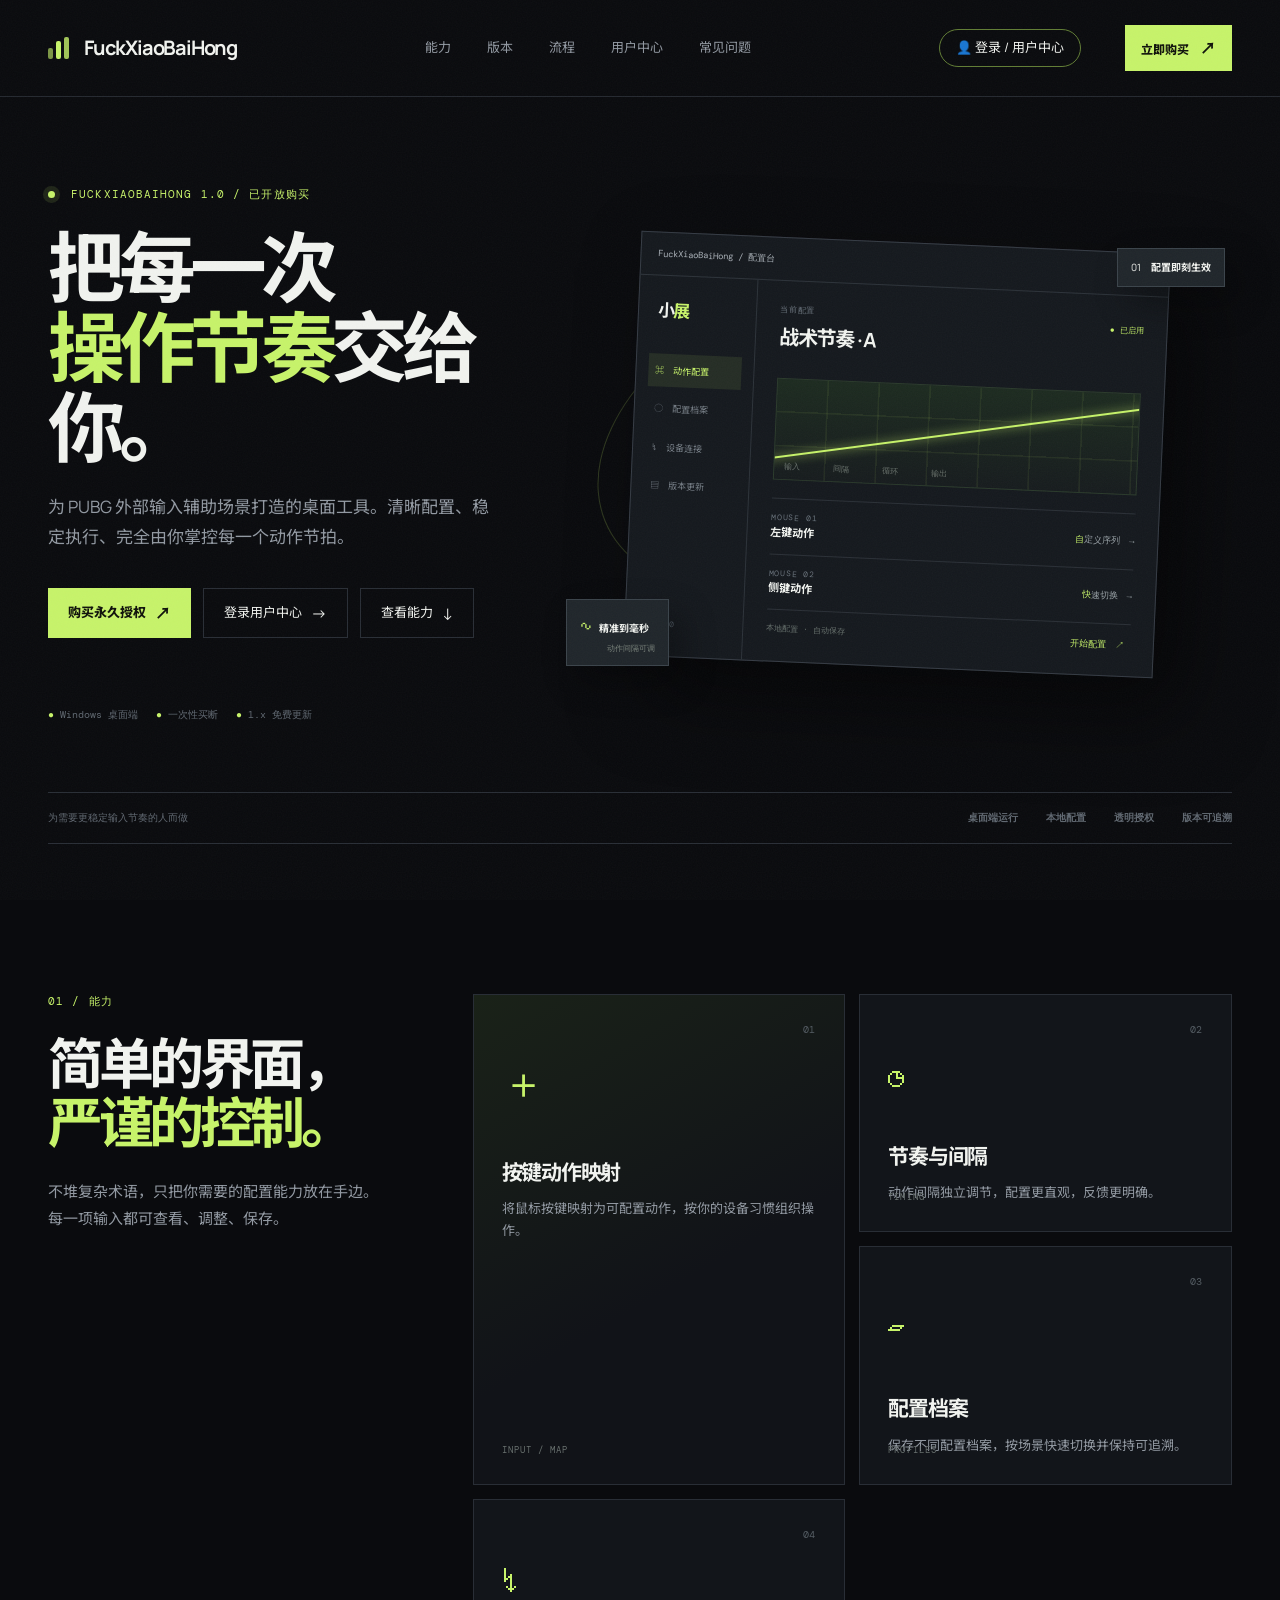
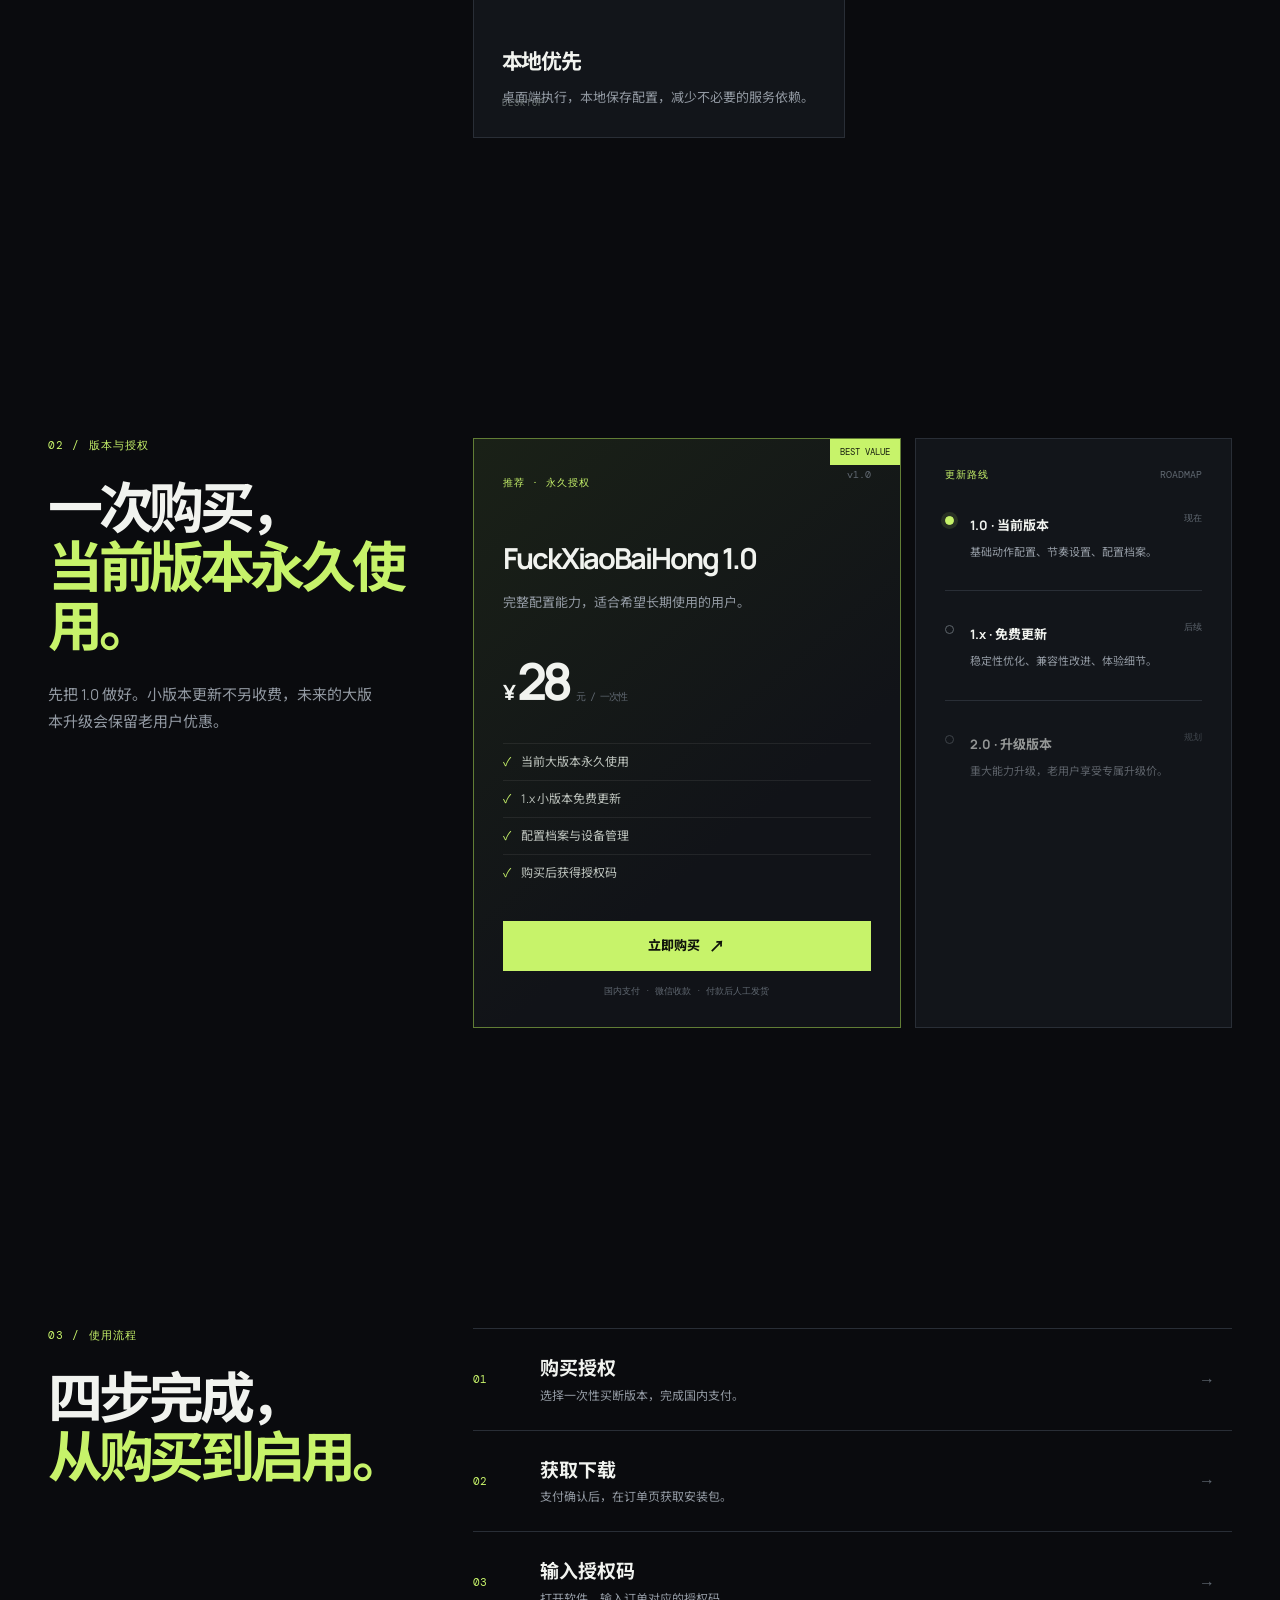
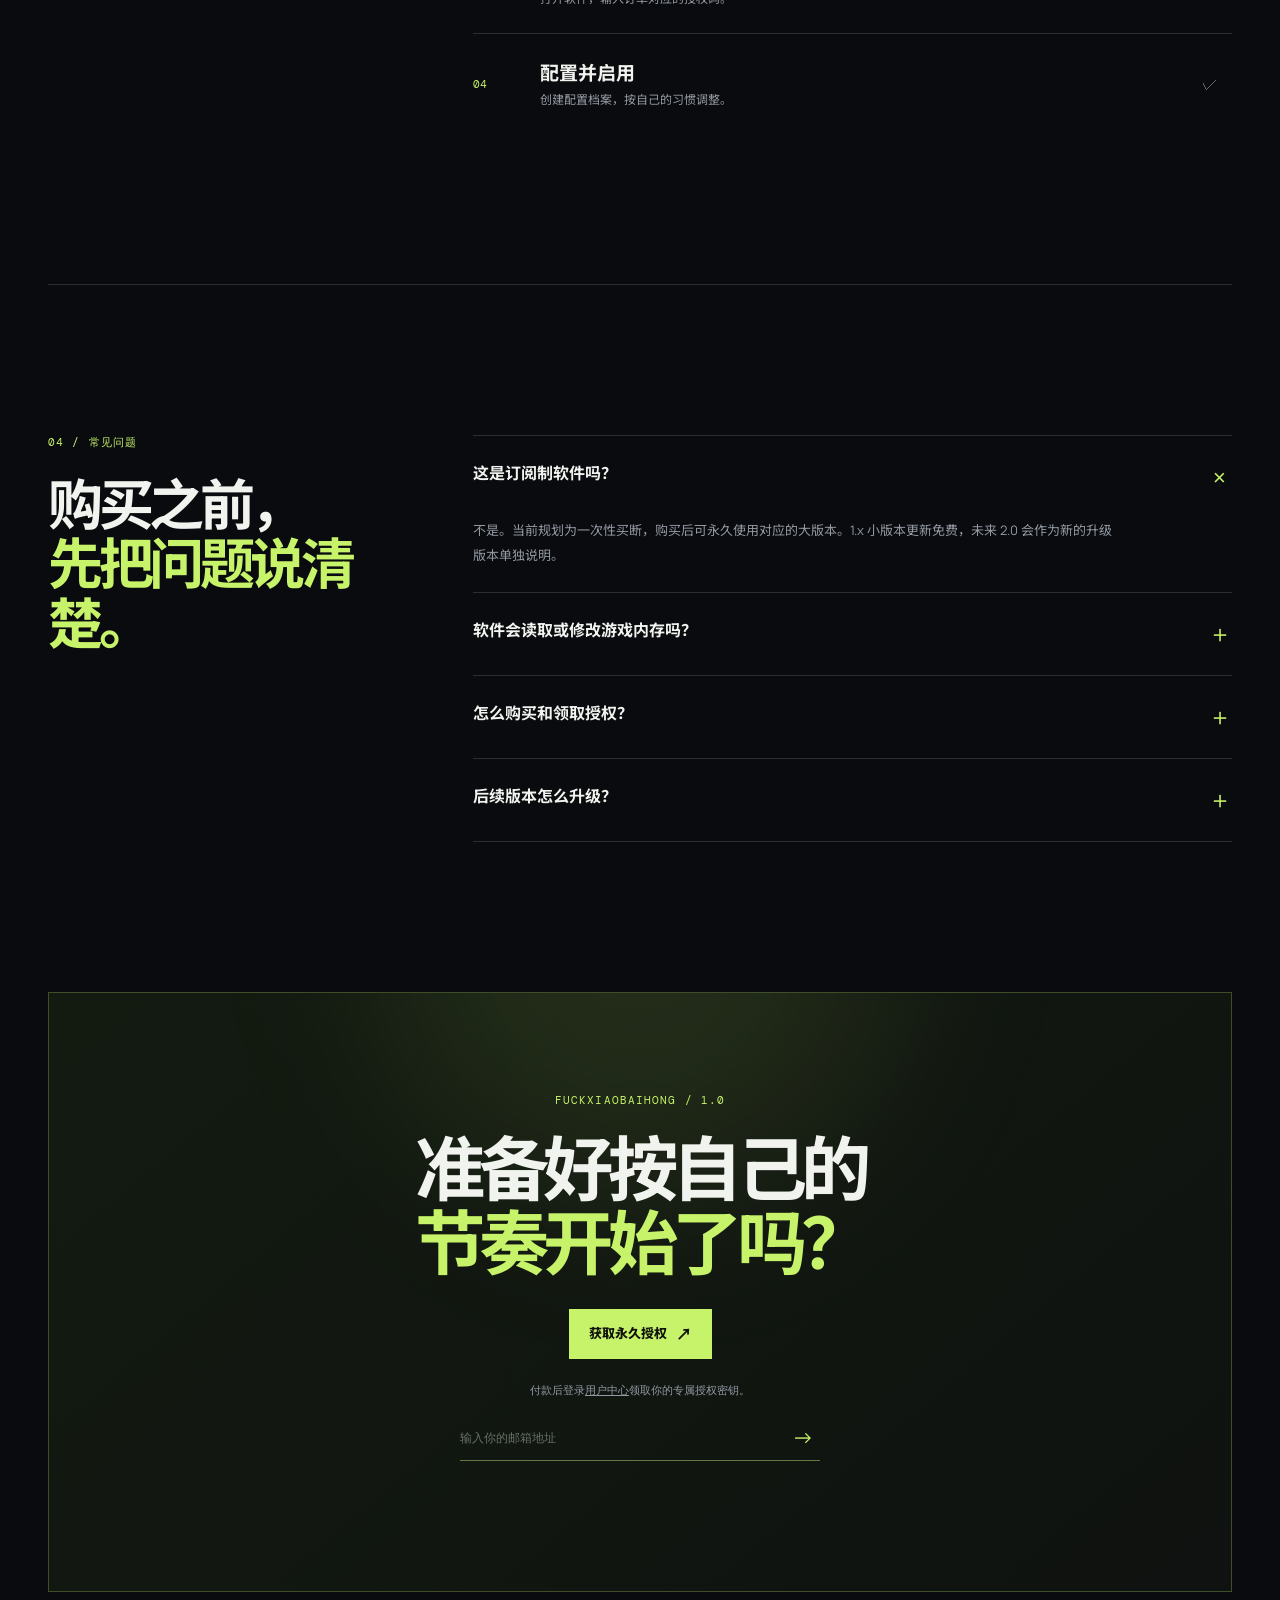
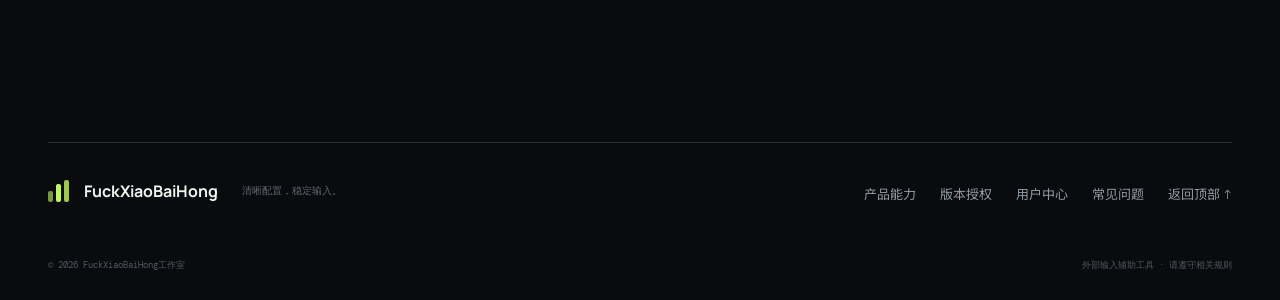
==== commit 152f2272: "stylesheet改名 styles-v2 绕过CDN缓存(visited/主题修复真正生效)" ====
--- a/index.html
+++ b/index.html
@@ -6,7 +6,7 @@
 <title>FuckXiaoBaiHong｜外部输入辅助工具</title>
 <link rel="preconnect" href="https://fonts.googleapis.com"><link rel="preconnect" href="https://fonts.gstatic.com" crossorigin>
 <link href="https://fonts.googleapis.com/css2?family=DM+Mono:wght@400;500&family=Manrope:wght@400;600;700;800&family=Noto+Sans+SC:wght@400;500;700;900&display=swap" rel="stylesheet">
-<link rel="stylesheet" href="styles.css">
+<link rel="stylesheet" href="styles-v2.css">
 </head>
 <body>
 <div class="grain" aria-hidden="true"></div>
--- a/styles-v2.css
+++ b/styles-v2.css
@@ -0,0 +1,20 @@
+:root{--bg:#0a0b0e;--surface:#12151a;--line:#292e36;--text:#f1f3ef;--muted:#9299a2;--dim:#606871;--lime:#c7f36a;--mono:'DM Mono',monospace;--sans:'Manrope','Noto Sans SC',sans-serif}*{box-sizing:border-box}html{scroll-behavior:smooth}body{margin:0;background:var(--bg);color:var(--text);font:16px/1.5 var(--sans);overflow-x:hidden}.grain{position:fixed;inset:0;pointer-events:none;z-index:9;opacity:.035;background-image:url("data:image/svg+xml,%3Csvg xmlns='http://www.w3.org/2000/svg' width='180' height='180'%3E%3Cfilter id='n'%3E%3CfeTurbulence type='fractalNoise' baseFrequency='.8' numOctaves='3'/%3E%3C/filter%3E%3Crect width='100%25' height='100%25' filter='url(%23n)'/%3E%3C/svg%3E")}.wrap{max-width:1184px;margin:0 auto}.header{max-width:1280px;margin:auto;padding:25px 48px;border-bottom:1px solid #252930;display:flex;align-items:center;gap:34px}.brand{color:var(--text);display:flex;align-items:center;gap:12px;text-decoration:none;font-size:20px;letter-spacing:-.06em}.mark{display:flex;gap:3px;align-items:end;width:24px;height:22px}.mark i{display:block;width:5px;border-radius:2px;background:var(--lime)}.mark i:nth-child(1){height:11px;opacity:.6}.mark i:nth-child(2){height:18px}.mark i:nth-child(3){height:22px;opacity:.8}.header nav{display:flex;gap:36px;margin:auto}.header nav a,.footer-links a{font-size:13px;color:var(--muted);text-decoration:none;transition:color .2s}.header nav a:hover,.footer-links a:hover{color:var(--lime)}button,.primary,.ghost{font:inherit;cursor:pointer}.head-buy,.primary{border:0;background:var(--lime);color:#10130b;font-weight:800;transition:.2s}.head-buy{padding:11px 16px;font-size:12px}.head-buy:hover,.primary:hover{background:#e0ff8c;transform:translateY(-2px);box-shadow:0 14px 30px #c7f36a22}.head-buy span,.primary span,.ghost span{font-size:16px;margin-left:9px}.menu{display:none}.hero{display:grid;grid-template-columns:5fr 7fr;gap:35px;min-height:675px;align-items:center;padding:90px 0 70px}.hero-copy{position:relative;z-index:2}.eyebrow{margin:0 0 25px;color:var(--lime);font:11px var(--mono);letter-spacing:.1em;text-transform:uppercase}.live{display:inline-block;width:7px;height:7px;margin-right:8px;border-radius:50%;background:var(--lime);box-shadow:0 0 0 5px #c7f36a1c}.hero h1,.cta h2{font-size:clamp(48px,6vw,86px);line-height:1.04;letter-spacing:-.08em;margin:0 0 25px}.hero h1 em,.intro h2 em,.statement-copy strong,.cta em{color:var(--lime);font-style:normal}.lead{max-width:450px;color:var(--muted);font-size:17px;line-height:1.8;margin:0 0 35px}.actions{display:flex;gap:12px;flex-wrap:wrap}.primary,.ghost{min-height:50px;padding:0 20px;display:inline-flex;align-items:center;justify-content:center;text-decoration:none;font-size:13px}.ghost{color:var(--text);border:1px solid var(--line);transition:.2s}.ghost:hover{border-color:var(--muted);transform:translateY(-2px)}.meta{display:flex;gap:18px;flex-wrap:wrap;color:var(--dim);font:10px var(--mono);margin-top:70px}.meta span:first-letter{color:var(--lime)}.visual{min-height:520px;position:relative;display:flex;align-items:center;justify-content:center}.app-window{position:relative;width:min(100%,530px);background:#15191e;border:1px solid #363c45;box-shadow:30px 35px 80px #0008;transform:rotate(2.5deg);z-index:2}.window-head{height:43px;padding:0 17px;border-bottom:1px solid #2d333a;display:flex;justify-content:space-between;align-items:center;color:#a9b0b7;font:9px var(--mono)}.window-head small{color:#454b51}.window-head b{color:var(--lime)}.app-body{display:grid;grid-template-columns:118px 1fr;min-height:373px}.app-body aside{padding:20px 12px;border-right:1px solid #2d333a;display:flex;flex-direction:column;gap:5px}.app-body aside strong{font-size:17px;letter-spacing:-.08em;margin:2px 7px 25px}.app-body aside strong span{color:var(--lime)}.app-body aside a{padding:10px 7px;color:#737b83;font-size:9px}.app-body aside a.active{background:#252d25;color:var(--lime)}.app-body aside small{margin-top:auto;color:#4c555e;font:8px var(--mono);padding:7px}.app-main{padding:23px}.panel-head{display:flex;justify-content:space-between;align-items:start}.panel-head small,.row small{display:block;color:#69727b;font:8px var(--mono);letter-spacing:.1em}.panel-head h3{margin:7px 0 0;font-size:20px;letter-spacing:-.06em}.panel-head em{color:var(--lime);font:8px var(--mono);font-style:normal;margin-top:6px}.chart{height:102px;margin:26px 0 18px;border:1px solid #2b3b2c;background:linear-gradient(#1d2b20,#171c1e);position:relative;overflow:hidden}.chart:after{content:'';position:absolute;inset:0;background:repeating-linear-gradient(90deg,transparent 0 49px,#c7f36a12 50px 51px),repeating-linear-gradient(0deg,transparent 0 32px,#c7f36a12 33px 34px)}.chart div{position:absolute;left:-4%;right:-4%;top:46%;height:35px;border-top:2px solid var(--lime);transform:skewY(-7deg) rotate(-3deg);filter:drop-shadow(0 0 5px var(--lime));z-index:1}.chart label{position:absolute;bottom:7px;left:10px;color:#68716b;font:8px var(--mono);z-index:2;word-spacing:12px}.row{padding:13px 0;border-top:1px solid #2b3037;display:flex;justify-content:space-between;align-items:center}.row b{display:block;font-size:11px;margin-top:2px}.row>span{color:#9aa3a8;font:9px var(--mono)}.row>span::first-letter{color:var(--lime)}.app-main footer{display:flex;justify-content:space-between;border-top:1px solid #2b3037;padding-top:13px;color:#66706c;font:8px var(--mono)}.app-main footer button{border:0;background:none;color:var(--lime);font:9px var(--mono)}.orbit{position:absolute;border:1px solid #c7f36a33;border-radius:50%;width:480px;height:300px;transform:rotate(-22deg)}.orbit.one{top:87px;left:25px}.orbit.two{top:145px;left:90px;width:350px;height:220px;border-color:#9dc8ff20}.float{position:absolute;z-index:3;background:#20262b;border:1px solid #3b444b;box-shadow:12px 16px 35px #0005;padding:11px 13px;font-size:10px}.float.top{top:54px;right:7px}.float.bottom{bottom:48px;left:4px}.float b{color:var(--lime);font:21px var(--mono);margin-right:6px}.float strong{font-size:10px}.float small{display:block;color:#778079;font:8px var(--mono);margin:4px 0 0 27px}.trust{padding:18px 0;border-top:1px solid var(--line);border-bottom:1px solid var(--line);display:flex;justify-content:space-between;color:var(--dim);font:10px var(--mono)}.trust div{display:flex;gap:28px}.section{display:grid;grid-template-columns:4fr 8fr;gap:45px;padding:150px 0}.intro h2{font-size:clamp(40px,4.3vw,63px);line-height:1.08;letter-spacing:-.08em;margin:0 0 25px}.intro>p:last-child{max-width:330px;color:var(--muted);font-size:15px;line-height:1.8}.feature-grid{display:grid;grid-template-columns:repeat(2,1fr);gap:14px}.feature{position:relative;min-height:220px;padding:28px;border:1px solid var(--line);background:var(--surface);transition:.25s}.feature:hover{border-color:#6a8037;transform:translateY(-4px)}.feature.tall{grid-row:span 2;min-height:454px;background:linear-gradient(150deg,#1a2218,#111318 58%)}.feature>small{position:absolute;top:28px;right:29px;color:#555d64;font:10px var(--mono)}.feature>i{display:block;color:var(--lime);font:32px var(--mono);font-style:normal;margin:32px 0 44px}.feature.tall>i{font-size:43px;font-weight:200}.feature h3{font-size:21px;letter-spacing:-.06em;margin:0 0 9px}.feature p{color:var(--muted);font-size:13px;line-height:1.7;margin:0}.feature label{position:absolute;bottom:28px;left:28px;color:#68706e;font:9px var(--mono);letter-spacing:.12em}.statement{border-top:1px solid var(--line);border-bottom:1px solid var(--line);grid-template-columns:3fr 6fr 3fr;padding-top:150px;padding-bottom:150px}.section-no{color:var(--dim);font:12px var(--mono)}.statement-copy h2{font-size:clamp(42px,5vw,74px);line-height:1.08;letter-spacing:-.08em;margin:0 0 30px}.statement-copy>p:not(.eyebrow){max-width:430px;color:var(--muted);font-size:16px;line-height:1.9}.statement-copy a{display:inline-block;color:var(--lime);text-decoration:none;font:12px var(--mono);margin-top:20px}.quote{border-left:1px solid var(--line);padding-left:25px;margin-top:30px}.quote>b{color:var(--lime);font:75px Georgia;line-height:.7}.quote p{font-size:20px;line-height:1.55;letter-spacing:-.05em;margin:18px 0 32px}.quote small{color:var(--dim);font:10px var(--mono)}.price-layout{display:grid;grid-template-columns:1.15fr .85fr;gap:14px}.price-card,.roadmap{padding:29px;border:1px solid var(--line);background:var(--surface)}.price-card{position:relative;border-color:#617d35;background:linear-gradient(140deg,#1a2117,#111318 65%)}.price-card:after{content:'BEST VALUE';position:absolute;right:0;top:0;padding:7px 10px;background:var(--lime);color:#19200f;font:9px var(--mono)}.price-card>label,.roadmap>div label{color:var(--lime);font:10px var(--mono);letter-spacing:.1em;text-transform:uppercase}.price-card>small,.roadmap>div small{float:right;color:var(--dim);font:10px var(--mono)}.price-card h3{font-size:29px;letter-spacing:-.07em;margin:45px 0 8px}.price-card>p{color:var(--muted);font-size:13px}.price{font-size:21px;font-weight:700;margin:30px 0 24px;letter-spacing:-.05em}.price strong{font-size:51px;letter-spacing:-.08em}.price small{font:10px var(--mono);color:var(--dim);margin-left:7px}.price-card ul{padding:0;margin:0 0 30px;list-style:none}.price-card li{padding:9px 0;border-top:1px solid #ffffff12;color:#bcc2bc;font-size:12px}.price-card li:before{content:'✓';color:var(--lime);margin-right:10px}.full{width:100%}.price-card footer{text-align:center;color:var(--dim);font:9px var(--mono);margin-top:14px}.roadmap>div{display:flex;justify-content:space-between}.roadmap article{display:grid;grid-template-columns:13px 1fr auto;gap:12px;padding:30px 0;border-bottom:1px solid var(--line)}.roadmap article:last-child{border:0}.roadmap article>i{width:9px;height:9px;border:1px solid #5e656b;border-radius:50%;margin-top:4px}.roadmap article.current>i{background:var(--lime);border-color:var(--lime);box-shadow:0 0 0 4px #c7f36a1f}.roadmap article b{font-size:13px}.roadmap article p{color:var(--muted);font-size:11px;line-height:1.6;margin:7px 0 0}.roadmap article>span{color:var(--dim);font:9px var(--mono)}.roadmap article:last-child{opacity:.58}.flow-list{display:flex;flex-direction:column}.flow-list article{display:grid;grid-template-columns:55px 1fr 30px;gap:12px;align-items:center;padding:25px 0;border-top:1px solid var(--line)}.flow-list article>span{color:var(--lime);font:11px var(--mono)}.flow-list article b{font-size:19px}.flow-list article p{color:var(--muted);font-size:12px;margin:4px 0 0}.flow-list article>strong{color:var(--dim);font:16px var(--mono);font-weight:400}.faq{border-top:1px solid var(--line)}.faq-list details{border-top:1px solid var(--line)}.faq-list details:last-child{border-bottom:1px solid var(--line)}summary{cursor:pointer;list-style:none;padding:25px 0;display:flex;justify-content:space-between;font-weight:700}summary::-webkit-details-marker{display:none}summary span{color:var(--lime);font:24px var(--mono);transition:.2s}details[open] summary span{transform:rotate(45deg)}.faq-list details p{max-width:650px;color:var(--muted);font-size:13px;line-height:1.9;margin:0 0 25px}.cta{position:relative;overflow:hidden;padding:100px 20px;margin-bottom:150px;border:1px solid #3d4e28;background:linear-gradient(140deg,#131b11,#0f1210);text-align:center}.cta:before{content:'';position:absolute;width:500px;height:500px;top:-300px;left:calc(50% - 250px);background:#c7f36a18;filter:blur(90px);border-radius:50%}.cta>*{position:relative}.cta h2{font-size:clamp(44px,5.5vw,74px);margin-bottom:30px}.cta>p:not(.eyebrow):not(.form-msg){color:var(--muted);font:11px var(--mono);margin:24px 0 18px}.cta form{max-width:360px;margin:auto;border-bottom:1px solid #637746;display:flex}.cta input{flex:1;background:none;border:0;outline:0;color:var(--text);padding:14px 0;font:12px var(--mono)}.cta input::placeholder{color:#687066}.cta form button{border:0;background:none;color:var(--lime);font-size:22px}.form-msg{display:block;min-height:20px;color:var(--lime);font:10px var(--mono);margin-top:10px}.footer{padding:36px 0 28px;border-top:1px solid var(--line)}.footer-brand{display:flex;align-items:center;gap:12px}.footer-brand small{color:var(--dim);font:10px var(--mono);margin-left:12px}.footer-links{display:flex;justify-content:flex-end;gap:24px;margin-top:-18px}.footer-bottom{display:flex;justify-content:space-between;color:#515961;font:9px var(--mono);margin-top:55px}.modal{display:none;position:fixed;inset:0;z-index:100}.modal.open{display:block}.backdrop{position:absolute;inset:0;background:#040505c7;backdrop-filter:blur(8px)}.modal-card{position:absolute;top:50%;left:50%;transform:translate(-50%,-50%);width:min(90vw,460px);padding:38px;background:#171b17;border:1px solid #617d35;box-shadow:0 30px 100px #0008}.close{position:absolute;right:15px;top:12px;background:none;border:0;color:var(--muted);font-size:28px}.modal-card h2{font-size:32px;letter-spacing:-.06em;line-height:1.1;margin:0 0 15px}.modal-card>p:not(.eyebrow){color:var(--muted);font-size:13px;line-height:1.8}.preview{display:grid;gap:5px;padding:17px;margin:27px 0;border:1px solid #35452a}.preview span,.preview small{color:var(--dim);font:9px var(--mono)}.preview strong{font-size:25px}.sr{position:absolute;width:1px;height:1px;overflow:hidden;clip:rect(0,0,0,0)}.fade{opacity:0;transform:translateY(18px);transition:.7s}.fade.visible{opacity:1;transform:none}.delay{transition-delay:.12s}@media(max-width:900px){.header{padding:20px 24px}.header nav{gap:20px}.wrap{max-width:calc(100% - 48px)}.hero{padding-top:65px}.section{padding:105px 0}.statement{grid-template-columns:2fr 7fr 3fr}.price-layout{grid-template-columns:1fr}.cta{margin-bottom:100px}.footer{max-width:calc(100% - 48px)}}@media(max-width:680px){.header{padding:18px 20px}.header nav{display:none}.menu{display:flex;flex-direction:column;gap:5px;margin-left:auto;margin-right:12px;padding:10px;background:none;border:0}.menu i{width:21px;height:1px;background:var(--text)}.head-buy{padding:10px 12px}.wrap{max-width:calc(100% - 40px)}.hero,.section,.statement{display:block}.hero{padding:66px 0 70px}.hero h1{font-size:53px}.hero-copy{margin-bottom:70px}.lead{font-size:15px}.meta{display:grid;gap:8px;margin-top:48px}.visual{min-height:410px}.app-window{width:650px;max-width:none;transform:rotate(1.5deg) scale(.82)}.orbit{transform:rotate(-22deg) scale(.75)}.float.top{top:17px;right:0}.float.bottom{bottom:20px;left:0}.trust{display:block;padding:18px 0}.trust div{gap:13px;flex-wrap:wrap;margin-top:13px;line-height:1.6}.intro{margin-bottom:50px}.intro h2{font-size:47px}.feature-grid{grid-template-columns:1fr}.feature,.feature.tall{min-height:250px;grid-row:auto}.statement{padding:100px 0}.section-no{display:block;margin-bottom:50px}.statement-copy{margin-bottom:70px}.statement-copy h2{font-size:50px}.quote{border-left:0;border-top:1px solid var(--line);padding:30px 0 0;margin:0}.flow-list,.faq-list{margin-top:40px}.flow-list article{grid-template-columns:38px 1fr 20px}.flow-list article b{font-size:17px}.cta{padding:75px 20px;margin-bottom:76px}.cta h2{font-size:50px}.footer-links{justify-content:flex-start;flex-wrap:wrap;gap:12px 20px;margin-top:30px}.footer-bottom{display:block;line-height:2.1;margin-top:32px}.footer-bottom span{display:block}.modal-card{padding:30px 24px}.modal-card h2{font-size:28px}}@media(prefers-reduced-motion:reduce){html{scroll-behavior:auto}.fade{opacity:1;transform:none;transition:none}.feature:hover,.head-buy:hover,.primary:hover,.ghost:hover{transform:none}}.qr-payment{display:grid;grid-template-columns:140px 1fr;gap:18px;align-items:center;margin:24px 0;padding:14px;background:#f4f7ef;border:1px solid #d9e8bd;color:#10130b}.qr-payment img{display:block;width:140px;height:140px;object-fit:cover}.qr-payment div{display:grid;gap:6px}.qr-payment strong{font-size:30px;letter-spacing:-.06em}.qr-payment small{font:10px var(--mono);color:#65705d}.delivery-note{display:grid;gap:6px;padding:14px 0 20px;border-top:1px solid #35452a}.delivery-note b{font-size:12px;color:var(--lime)}.delivery-note span{color:var(--muted);font-size:12px;line-height:1.7}@media(max-width:500px){.qr-payment{grid-template-columns:110px 1fr}.qr-payment img{width:110px;height:110px}}
+/* 用户中心入口(顶部显眼按钮) */
+.head-login{color:#fff;border:1px solid rgba(255,255,255,.35);border-radius:999px;padding:8px 16px;font-size:14px;text-decoration:none;margin-right:10px;transition:all .2s;background:rgba(255,255,255,.08)}
+.head-login:hover{background:#2563eb;border-color:#2563eb}
+@media(max-width:860px){.head-login{display:none}}
+
+@media(max-width:680px){.header nav.mobile-open{display:flex;flex-direction:column;position:absolute;top:66px;right:18px;background:#12151a;border:1px solid #292e36;border-radius:10px;padding:14px 18px;gap:14px;z-index:60}.header nav.mobile-open a{color:#e9edf0}}
+
+
+/* 统一主题覆盖 */
+.head-login{color:#f1f3ef;border:1px solid #617d35;background:transparent;padding:8px 16px;border-radius:999px;font-size:13px;text-decoration:none;margin-right:10px;transition:all .2s}
+.head-login:hover{background:#c7f36a;color:#10130b;border-color:#c7f36a}
+.head-login:visited,.head-login:link{color:#f1f3ef}
+
+
+/* visited 统一配色: 防浏览器默认紫色 */
+.header nav a:visited,.footer-links a:visited{color:#9299a2}
+.ghost:visited{color:#f1f3ef}
+.header nav a:visited:hover,.footer-links a:visited:hover{color:#c7f36a}
+
